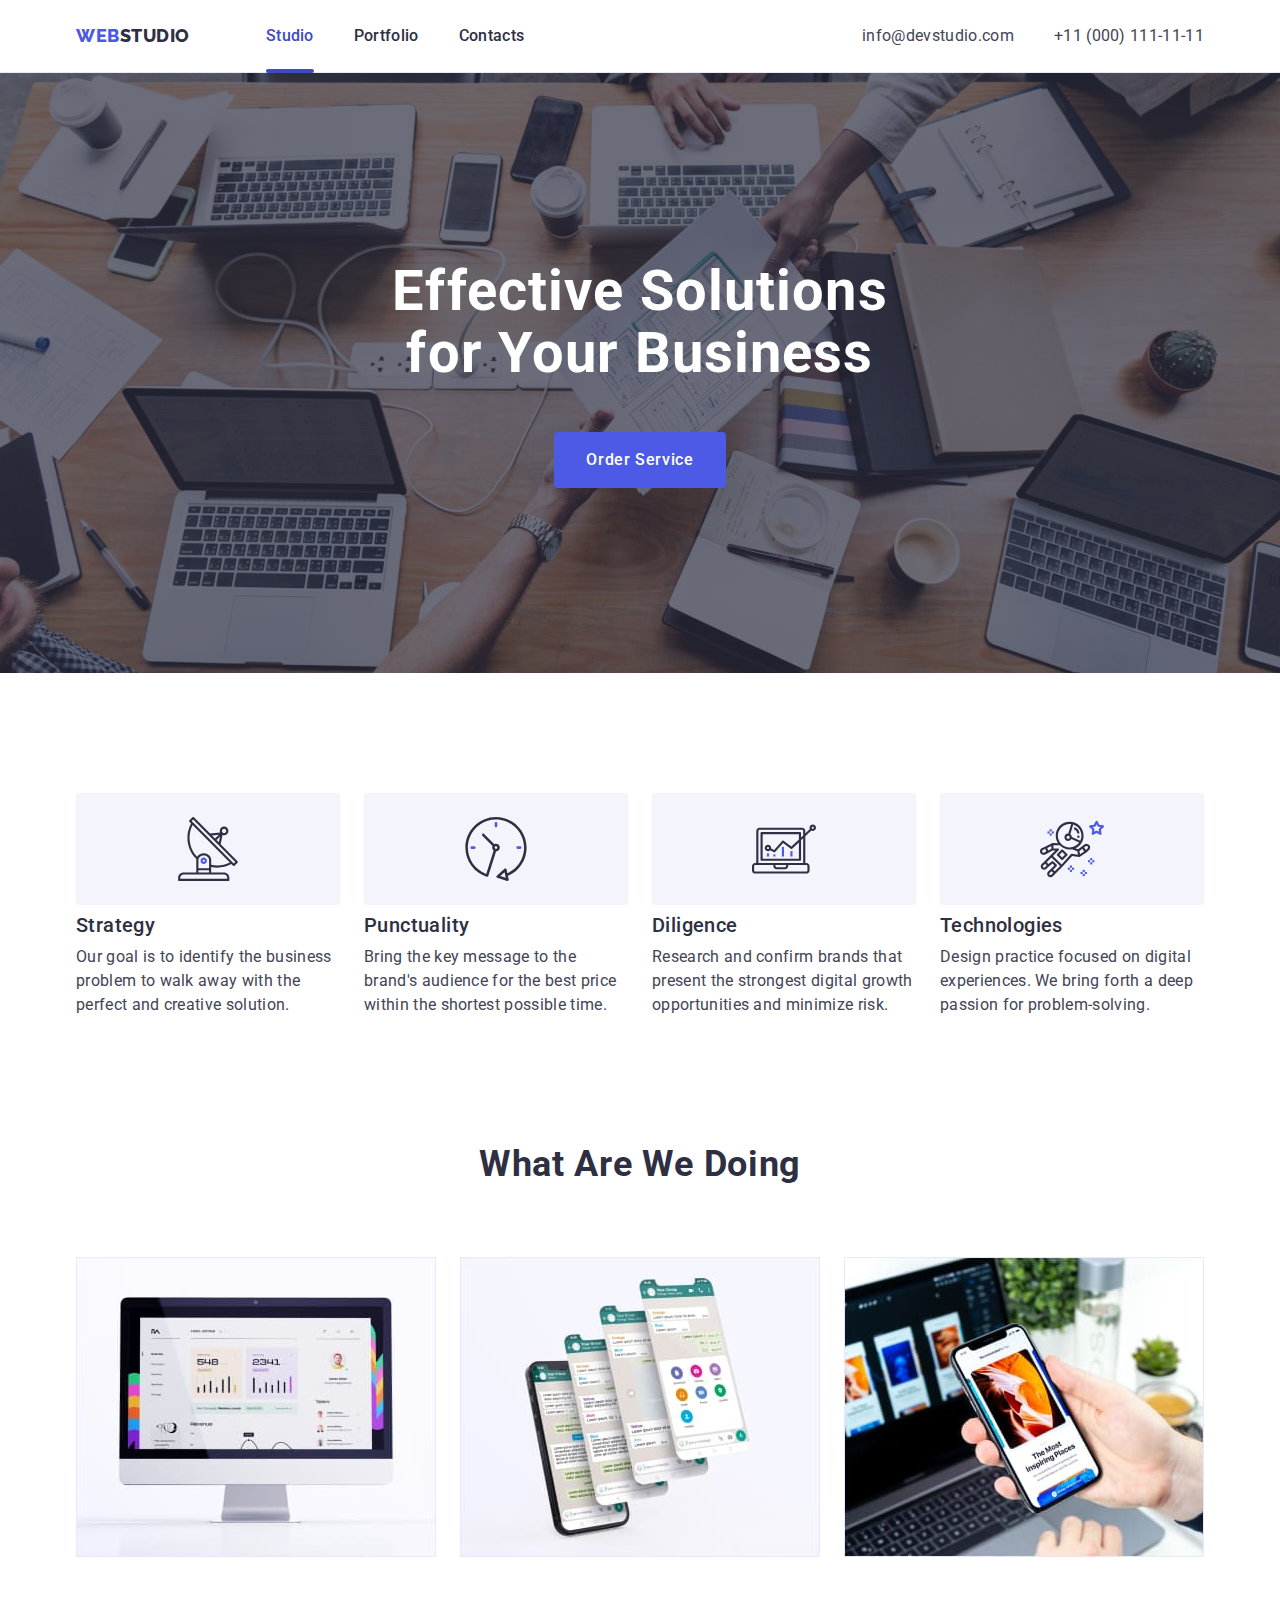
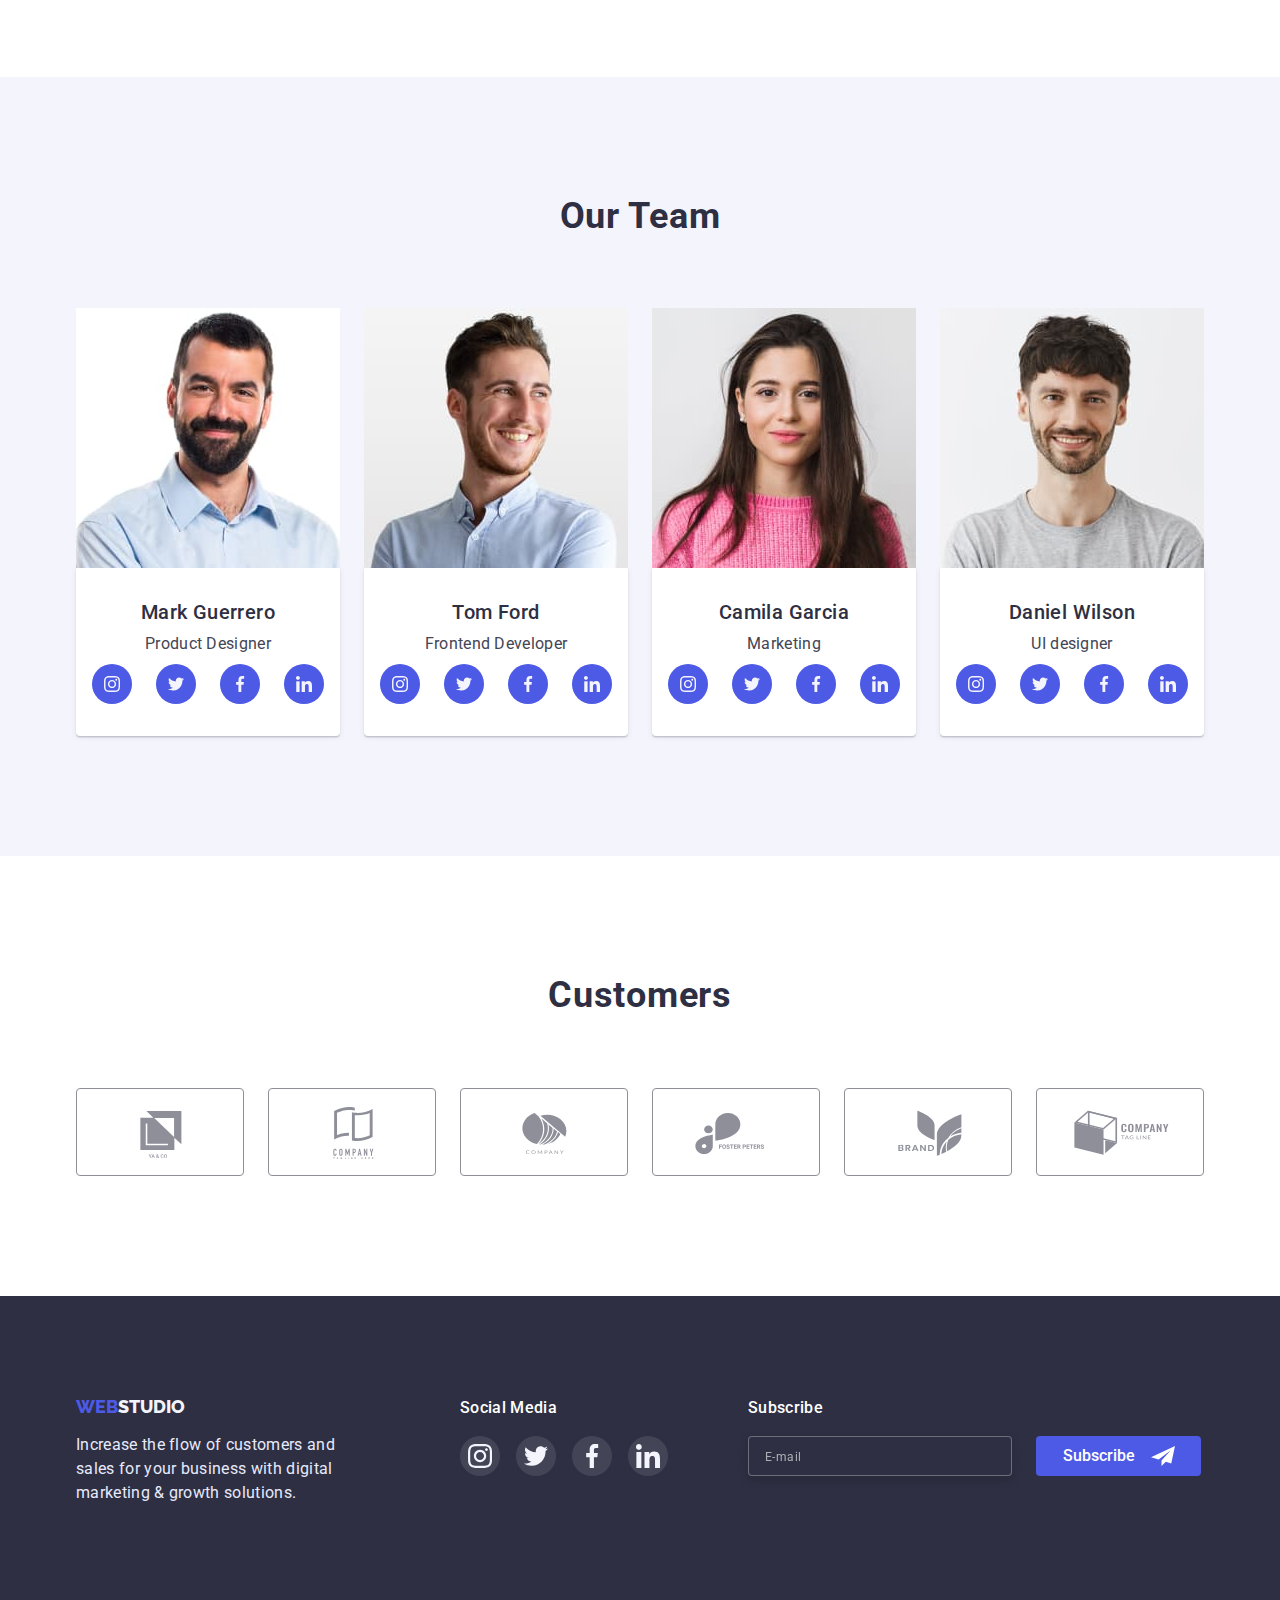
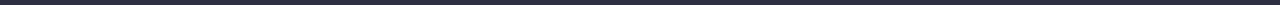
==== index.html @ 7d9cda01 "Initial commit" ====
<!DOCTYPE html>
<html lang="en">
  <head>
    <meta charset="UTF-8" />
    <meta http-equiv="X-UA-Compatible" content="IE=edge" />
    <meta name="viewport" content="width=device-width, initial-scale=1.0" />
    <title>WebStudio</title>
    <link rel="preconnect" href="https://fonts.googleapis.com" />
    <link rel="preconnect" href="https://fonts.gstatic.com" crossorigin />
    <link
      href="https://fonts.googleapis.com/css2?family=Raleway:wght@800&family=Roboto:wght@400;500;700&display=swap"
      rel="stylesheet"
    />
    <link
      rel="stylesheet"
      href="https://cdn.jsdelivr.net/npm/modern-normalize@1.1.0/modern-normalize.min.css"
    />

    <!-- Стили -->
    <link rel="stylesheet" href="./css/main.min.css" />
    <!-- <link rel="stylesheet" href="./css/styles.css" /> -->
  </head>
  <body>
    <!-- Шапка сайта -->
    <header class="page-header">
      <div class="container page-header-container">
        <nav class="page-nav">
          <a class="logo link" href="./index.html"
            ><span class="logo-spn">WEB</span>STUDIO</a
          >
          <ul class="menu list">
            <li class="menu-item">
              <a class="menu-link current link" href="./index.html">Studio</a>
            </li>
            <li class="menu-item">
              <a class="menu-link link" href="./portfolio.html">Portfolio</a>
            </li>
            <li class="menu-item">
              <a class="menu-link link" href="./index.html">Contacts</a>
            </li>
          </ul>
        </nav>
        <address class="main-address">
          <ul class="address-menu list">
            <li class="mail">
              <a class="contact-link link" href="mailto:info@devstudio.com"
                >info@devstudio.com</a
              >
            </li>
            <li>
              <a class="contact-link phone link" href="tel:+110001111111"
                >+11 (000) 111-11-11</a
              >
            </li>
          </ul>
        </address>
      </div>
    </header>
    <main>
      <!-- Герой -->
      <section class="hero section hero-background">
        <div class="container">
          <h1 class="hero-title">Effective Solutions for Your Business</h1>
          <button class="modal-btn" type="button" data-modal-open>
            Order Service
          </button>
        </div>
      </section>
      <!-- Преимущества -->
      <section class="benefits section">
        <!-- <h2>Benefits</h2> -->
        <div class="container">
          <ul class="menu-benefits list">
            <li class="menu-item-benefits">
              <div class="benefits-div-list">
                <svg class="benefits-icon" width="64" height="64">
                  <use href="./images/sprite.svg#icon-antenna-1"></use>
                </svg>
              </div>
              <h3 class="section-subtitle">Strategy</h3>
              <p class="section-description">
                Our goal is to identify the business problem to walk away with
                the perfect and creative solution.
              </p>
            </li>
            <li class="menu-item-benefits">
              <div class="benefits-div-list">
                <svg class="benefits-icon" width="64" height="64">
                  <use href="./images/sprite.svg#icon-clock-1"></use>
                </svg>
              </div>
              <h3 class="section-subtitle">Punctuality</h3>
              <p class="section-description">
                Bring the key message to the brand's audience for the best price
                within the shortest possible time.
              </p>
            </li>
            <li class="menu-item-benefits">
              <div class="benefits-div-list">
                <svg class="benefits-icon" width="64" height="64">
                  <use href="./images/sprite.svg#icon-diagram-1"></use>
                </svg>
              </div>
              <h3 class="section-subtitle">Diligence</h3>
              <p class="section-description">
                Research and confirm brands that present the strongest digital
                growth opportunities and minimize risk.
              </p>
            </li>
            <li class="menu-item-benefits">
              <div class="benefits-div-list">
                <svg class="benefits-icon" width="64" height="64">
                  <use href="./images/sprite.svg#icon-astronaut-1"></use>
                </svg>
              </div>
              <h3 class="section-subtitle">Technologies</h3>
              <p class="section-description">
                Design practice focused on digital experiences. We bring forth a
                deep passion for problem-solving.
              </p>
            </li>
          </ul>
        </div>
      </section>
      <!-- Примеры работ -->
      <section class="example section">
        <div class="container">
          <h2 class="section-title">What are we doing</h2>
          <ul class="menu-example list">
            <li class="menu-item-img">
              <img
                src="./images/example-1.jpg"
                alt="computer screen"
                width="360"
              />
            </li>
            <li class="menu-item-img">
              <img
                src="./images/example-2.jpg"
                alt="smartphone screens"
                width="360"
              />
            </li>
            <li class="menu-item-img">
              <img
                src="./images/example-3.jpg"
                alt="computer and smartphone screens"
                width="360"
              />
            </li>
          </ul>
        </div>
      </section>
      <!-- Команда -->
      <section class="team section">
        <div class="container">
          <h2 class="section-title">Our Team</h2>
          <ul class="menu-team list">
            <li class="menu-item-team">
              <img src="./images/team-1.jpg" alt="Team member" width="264" />
              <div class="team-card-content-wrapper">
                <h3 class="section-subtitle">Mark Guerrero</h3>
                <p class="section-description">Product Designer</p>
                <ul class="social-list list">
                  <li class="social-list-item">
                    <a href="" class="social-list-link">
                      <svg class="social-list-icon">
                        <use href="./images/sprite.svg#icon-instagram-2"></use>
                      </svg>
                    </a>
                  </li>
                  <li class="social-list-item">
                    <a href="" class="social-list-link">
                      <svg class="social-list-icon">
                        <use href="./images/sprite.svg#icon-twitter-1"></use>
                      </svg>
                    </a>
                  </li>
                  <li class="social-list-item">
                    <a href="" class="social-list-link">
                      <svg class="social-list-icon">
                        <use href="./images/sprite.svg#icon-facebook-1"></use>
                      </svg>
                    </a>
                  </li>
                  <li class="social-list-item">
                    <a href="" class="social-list-link">
                      <svg class="social-list-icon">
                        <use href="./images/sprite.svg#icon-linkedin-1"></use>
                      </svg>
                    </a>
                  </li>
                </ul>
              </div>
            </li>
            <li class="menu-item-team">
              <img src="./images/team-2.jpg" alt="Team member" width="264" />
              <div class="team-card-content-wrapper">
                <h3 class="section-subtitle">Tom Ford</h3>
                <p class="section-description">Frontend Developer</p>
                <ul class="social-list list">
                  <li class="social-list-item">
                    <a href="" class="social-list-link">
                      <svg class="social-list-icon">
                        <use href="./images/sprite.svg#icon-instagram-2"></use>
                      </svg>
                    </a>
                  </li>
                  <li class="social-list-item">
                    <a href="" class="social-list-link">
                      <svg class="social-list-icon">
                        <use href="./images/sprite.svg#icon-twitter-1"></use>
                      </svg>
                    </a>
                  </li>
                  <li class="social-list-item">
                    <a href="" class="social-list-link">
                      <svg class="social-list-icon">
                        <use href="./images/sprite.svg#icon-facebook-1"></use>
                      </svg>
                    </a>
                  </li>
                  <li class="social-list-item">
                    <a href="" class="social-list-link">
                      <svg class="social-list-icon">
                        <use href="./images/sprite.svg#icon-linkedin-1"></use>
                      </svg>
                    </a>
                  </li>
                </ul>
              </div>
            </li>
            <li class="menu-item-team">
              <img src="./images/team-3.jpg" alt="Team member" width="264" />
              <div class="team-card-content-wrapper">
                <h3 class="section-subtitle">Camila Garcia</h3>
                <p class="section-description">Marketing</p>
                <ul class="social-list list">
                  <li class="social-list-item">
                    <a href="" class="social-list-link">
                      <svg class="social-list-icon">
                        <use href="./images/sprite.svg#icon-instagram-2"></use>
                      </svg>
                    </a>
                  </li>
                  <li class="social-list-item">
                    <a href="" class="social-list-link">
                      <svg class="social-list-icon">
                        <use href="./images/sprite.svg#icon-twitter-1"></use>
                      </svg>
                    </a>
                  </li>
                  <li class="social-list-item">
                    <a href="" class="social-list-link">
                      <svg class="social-list-icon">
                        <use href="./images/sprite.svg#icon-facebook-1"></use>
                      </svg>
                    </a>
                  </li>
                  <li class="social-list-item">
                    <a href="" class="social-list-link">
                      <svg class="social-list-icon">
                        <use href="./images/sprite.svg#icon-linkedin-1"></use>
                      </svg>
                    </a>
                  </li>
                </ul>
              </div>
            </li>
            <li class="menu-item-team">
              <img src="./images/team-4.jpg" alt="Team member" width="264" />
              <div class="team-card-content-wrapper">
                <h3 class="section-subtitle">Daniel Wilson</h3>
                <p class="section-description">UI designer</p>
                <ul class="social-list list">
                  <li class="social-list-item">
                    <a href="" class="social-list-link">
                      <svg class="social-list-icon">
                        <use href="./images/sprite.svg#icon-instagram-2"></use>
                      </svg>
                    </a>
                  </li>
                  <li class="social-list-item">
                    <a href="" class="social-list-link">
                      <svg class="social-list-icon">
                        <use href="./images/sprite.svg#icon-twitter-1"></use>
                      </svg>
                    </a>
                  </li>
                  <li class="social-list-item">
                    <a href="" class="social-list-link">
                      <svg class="social-list-icon">
                        <use href="./images/sprite.svg#icon-facebook-1"></use>
                      </svg>
                    </a>
                  </li>
                  <li class="social-list-item">
                    <a href="" class="social-list-link">
                      <svg class="social-list-icon">
                        <use href="./images/sprite.svg#icon-linkedin-1"></use>
                      </svg>
                    </a>
                  </li>
                </ul>
              </div>
            </li>
          </ul>
        </div>
      </section>
      <!-- Сustomers -->
      <section class="section">
        <div class="container">
          <h2 class="section-title">Customers</h2>
          <ul class="customers-list list">
            <li class="customers-list-item">
              <a href="#" class="customers-list-link">
                <svg class="customer-list-icon" width="104" height="56">
                  <use href="./images/sprite.svg#icon-Logo"></use>
                </svg>
              </a>
            </li>
            <li class="customers-list-item">
              <a href="#" class="customers-list-link">
                <svg class="customer-list-icon" width="104" height="56">
                  <use href="./images/sprite.svg#icon-Logo-1"></use>
                </svg>
              </a>
            </li>
            <li class="customers-list-item">
              <a href="#" class="customers-list-link">
                <svg class="customer-list-icon" width="104" height="56">
                  <use href="./images/sprite.svg#icon-Logo-2"></use>
                </svg>
              </a>
            </li>
            <li class="customers-list-item">
              <a href="#" class="customers-list-link">
                <svg class="customer-list-icon" width="104" height="56">
                  <use href="./images/sprite.svg#icon-Logo-3"></use>
                </svg>
              </a>
            </li>
            <li class="customers-list-item">
              <a href="#" class="customers-list-link">
                <svg class="customer-list-icon" width="104" height="56">
                  <use href="./images/sprite.svg#icon-Logo-4"></use>
                </svg>
              </a>
            </li>
            <li class="customers-list-item">
              <a href="#" class="customers-list-link">
                <svg class="customer-list-icon" width="104" height="56">
                  <use href="./images/sprite.svg#icon-Logo-5"></use>
                </svg>
              </a>
            </li>
          </ul>
        </div>
      </section>
    </main>
    <!-- Футер -->
    <footer class="footer">
      <div class="footer-main-div container">
        <div class="footer-left-div">
          <a class="logo-footer link" href="./index.html"
            ><span class="logo-spn-footer">WEB</span>STUDIO</a
          >
          <p class="footer-description">
            Increase the flow of customers and sales for your business with
            digital marketing & growth solutions.
          </p>
        </div>

        <div class="footer-right-div">
          <p class="footer-social-description">Social Media</p>
          <ul class="footer-social-list list">
            <li class="footer-social-list-item">
              <a href="" class="footer-social-list-link">
                <svg class="footer-social-list-icon">
                  <use href="./images/sprite.svg#icon-instagram-2"></use>
                </svg>
              </a>
            </li>
            <li class="footer-social-list-item">
              <a href="" class="footer-social-list-link">
                <svg class="footer-social-list-icon">
                  <use href="./images/sprite.svg#icon-twitter-1"></use>
                </svg>
              </a>
            </li>
            <li class="footer-social-list-item">
              <a href="" class="footer-social-list-link">
                <svg class="footer-social-list-icon">
                  <use href="./images/sprite.svg#icon-facebook-1"></use>
                </svg>
              </a>
            </li>
            <li class="footer-social-list-item">
              <a href="" class="footer-social-list-link">
                <svg class="footer-social-list-icon">
                  <use href="./images/sprite.svg#icon-linkedin-1"></use>
                </svg>
              </a>
            </li>
          </ul>
        </div>

        <div class="footer-modal">
          <p class="footer-modal-p">Subscribe</p>
          <form class="footer-modal-form">
            <input
              type="email"
              name="user-email"
              class="footer-modal-form-input"
              placeholder="E-mail"
            />
            <button type="submit" class="footer-modal-form-submit">
              Subscribe
              <svg class="footer-form-icon" width="24" height="24">
                <use xlink:href="./images/sprite.svg#icon-telega-footer"></use>
              </svg>
            </button>
          </form>
        </div>
      </div>
    </footer>

    <!-- Модалка -->
    <div class="backdrop is-hidden" data-modal>
      <div class="modal">
        <button type="button" class="modal-close-btn" data-modal-close>
          <svg
            class="icon-close-modal-btn"
            data-modal-close
            width="8"
            height="8"
          >
            <use xlink:href="./images/sprite.svg#icon-close-modal-btn"></use>
          </svg>
        </button>

        <form class="modal-form">
          <p class="modal-p">Leave your contacts and we will call you back</p>
          <label class="modal-form-field">
            <span class="modal-form-input-desc"> Name </span>
            <span class="modal-form-input-wrapper">
              <input type="text" name="user_name" class="modal-form-input" />
              <svg class="modal-form-input-icon">
                <use href="./images/sprite.svg#icon-person-form"></use>
              </svg>
            </span>
          </label>
          <label class="modal-form-field">
            <span class="modal-form-input-desc"> Phone </span>
            <span class="modal-form-input-wrapper">
              <input type="tel" name="user_phone" class="modal-form-input" />
              <svg class="modal-form-input-icon">
                <use href="./images/sprite.svg#icon-phone-form"></use>
              </svg>
            </span>
          </label>
          <label class="modal-form-field">
            <span class="modal-form-input-desc"> Email </span>
            <span class="modal-form-input-wrapper">
              <input type="email" class="modal-form-input" />
              <svg class="modal-form-input-icon">
                <use href="./images/sprite.svg#icon-email-form"></use>
              </svg>
            </span>
          </label>
          <label class="modal-form-field-comment">
            <span class="modal-form-input-desc"> Comment </span>
            <textarea
              name="user_comment"
              class="modal-form-comment"
              placeholder="Text input"
            ></textarea>
          </label>
          <input
            id="user-policy"
            type="checkbox"
            name="user_policy"
            class="modal-form-chek visually-hiden"
          />
          <label for="user-policy" class="modal-form-chek-desc"
            >I accept the terms and conditions of the&nbsp;
            <a class="modal-form-privacy-policy" href="">Privacy Policy</a>
          </label>
          <button type="submit" class="modal-form-submit">Send</button>
        </form>
      </div>
    </div>
    <script src="./js/modal.js"></script>
  </body>
</html>
---- css/main.min.css ----
:root{--accent-color: #404bbf;--primary-color: #434455;--primary-brand: #4d5ae5;--secondary-color: #2e2f42;--basic-white-color: #ffffff;--250ms-animation: 250ms cubic-bezier(0.4, 0, 0.2, 1)}.visually-hiden{position:absolute;width:1px;height:1px;margin:-1px;padding:0;overflow:hidden;border:0;clip:rect(0 0 0 0)}body{font-family:"Roboto",sans-serif;color:var(--primary-color);background-color:var(--basic-white-color);font-size:16px}h1,h2,h3,h4,p{margin-top:0;margin-bottom:0}ul,ol{margin-top:0;margin-bottom:0;padding-left:0}img{display:block}.list{list-style:none}.link{text-decoration:none}.section{padding-top:120px;padding-bottom:120px}.container{width:1158px;margin-right:auto;margin-left:auto;padding-left:15px;padding-right:15px}.section-title{font-size:36px;line-height:1.1;text-align:center;letter-spacing:.02em;text-transform:capitalize;margin-bottom:72px;color:var(--secondary-color)}.section-subtitle{font-weight:500;font-size:20px;line-height:1.2;letter-spacing:.02em;margin-bottom:8px;color:var(--secondary-color)}.section-description{line-height:1.5;letter-spacing:.02em;margin-bottom:8px;color:var(--primary-color)}.modal-btn{margin-top:48px;margin-right:auto;margin-left:auto;padding-top:16px;padding-bottom:16px;padding-left:32px;padding-right:32px;border-radius:4px;border:none;font-weight:500;font-size:16px;line-height:1.5;display:-webkit-box;display:-ms-flexbox;display:flex;-webkit-box-align:center;-ms-flex-align:center;align-items:center;letter-spacing:.04em;cursor:pointer;color:var(--basic-white-color);background-color:var(--primary-brand);-webkit-transition:background-color var(--250ms-animation);transition:background-color var(--250ms-animation)}.modal-btn:hover,.modal-btn:focus{background-color:var(--accent-color)}.modal-close-btn{display:-webkit-box;display:-ms-flexbox;display:flex;-webkit-box-pack:center;-ms-flex-pack:center;justify-content:center;-webkit-box-align:center;-ms-flex-align:center;align-items:center;width:24px;height:24px;position:absolute;top:24px;right:24px;border-radius:50%;cursor:pointer;background:#e7e9fc;fill:#000;border:1px solid rgba(0,0,0,.1);-webkit-filter:drop-shadow(0px 4px 4px rgba(0, 0, 0, 0.25));filter:drop-shadow(0px 4px 4px rgba(0, 0, 0, 0.25));-webkit-transition:color var(--250ms-animation);transition:color var(--250ms-animation)}.icon-close-modal-btn:hover,.icon-close-modal-btn:focus,.modal-close-btn:hover,.modal-close-btn:focus{background:var(--accent-color);fill:#fff}.modal-form-submit{display:-webkit-box;display:-ms-flexbox;display:flex;-webkit-box-pack:center;-ms-flex-pack:center;justify-content:center;width:169px;margin-right:auto;margin-left:auto;padding-top:16px;padding-bottom:16px;padding-left:32px;padding-right:32px;border-radius:4px;border:none;font-weight:500;font-size:16px;line-height:1.5;display:flex;-webkit-box-align:center;-ms-flex-align:center;align-items:center;letter-spacing:.04em;cursor:pointer;color:#fff;background-color:var(--primary-brand);-webkit-transition:background-color var(--250ms-animation);transition:background-color var(--250ms-animation)}.modal-form-submit:hover,.modal-form-submit:focus{background-color:var(--accent-color)}.footer-modal-form-submit{display:-webkit-box;display:-ms-flexbox;display:flex;-webkit-box-pack:center;-ms-flex-pack:center;justify-content:center;-webkit-box-align:center;-ms-flex-align:center;align-items:center;width:165px;height:40px;margin-left:24px;background:var(--primary-brand);border-radius:4px;border:none;cursor:pointer;font-weight:500;font-size:16px;line-height:2;color:#fff}.footer-modal-form-submit{display:-webkit-box;display:-ms-flexbox;display:flex;-webkit-box-pack:center;-ms-flex-pack:center;justify-content:center;-webkit-box-align:center;-ms-flex-align:center;align-items:center;width:165px;height:40px;margin-left:24px;background:var(--primary-brand);border-radius:4px;border:none;cursor:pointer;font-weight:500;font-size:16px;line-height:2;color:#fff}.menu-portfolio-button{display:-webkit-box;display:-ms-flexbox;display:flex;-webkit-box-pack:center;-ms-flex-pack:center;justify-content:center;-webkit-column-gap:24px;-moz-column-gap:24px;column-gap:24px}.menu-btn{border:none;border-radius:4px;padding:12px 24px;font-weight:500;font-size:16px;line-height:1.5;display:-webkit-box;display:-ms-flexbox;display:flex;-webkit-box-align:center;-ms-flex-align:center;align-items:center;text-align:center;letter-spacing:.04em;cursor:pointer;color:var(--primary-brand);-webkit-transition:color var(--250ms-animation),background-color var(--250ms-animation),-webkit-box-shadow var(--250ms-animation);transition:color var(--250ms-animation),background-color var(--250ms-animation),-webkit-box-shadow var(--250ms-animation);transition:color var(--250ms-animation),background-color var(--250ms-animation),box-shadow var(--250ms-animation);transition:color var(--250ms-animation),background-color var(--250ms-animation),box-shadow var(--250ms-animation),-webkit-box-shadow var(--250ms-animation)}.menu-btn:hover,.menu-btn:focus{background-color:var(--accent-color);color:#fff;-webkit-box-shadow:0px 3px 1px rgba(0,0,0,.1),0px 2px 1px rgba(0,0,0,.08),0px 2px 2px rgba(0,0,0,.12);box-shadow:0px 3px 1px rgba(0,0,0,.1),0px 2px 1px rgba(0,0,0,.08),0px 2px 2px rgba(0,0,0,.12)}.page-header{padding-top:24px;padding-bottom:24px;border-bottom:1px solid #e7e9fc}.page-header-container{display:-webkit-box;display:-ms-flexbox;display:flex;-webkit-box-align:center;-ms-flex-align:center;align-items:center;-webkit-box-pack:justify;-ms-flex-pack:justify;justify-content:space-between}.page-nav{display:-webkit-box;display:-ms-flexbox;display:flex;-webkit-box-align:center;-ms-flex-align:center;align-items:center}.menu{display:-webkit-box;display:-ms-flexbox;display:flex;-webkit-box-align:center;-ms-flex-align:center;align-items:center}.main-address{display:-webkit-box;display:-ms-flexbox;display:flex;-webkit-box-align:center;-ms-flex-align:center;align-items:center}.address-menu{display:-webkit-box;display:-ms-flexbox;display:flex;-webkit-box-align:center;-ms-flex-align:center;align-items:center}.menu-item{position:relative}.menu-item:not(:last-child){margin-right:40px}.menu-link{font-weight:500;line-height:1.5;letter-spacing:.02em;color:var(--secondary-color);-webkit-transition:color var(--250ms-animation);transition:color var(--250ms-animation)}.menu-link:hover,.menu-link:focus{color:var(--accent-color)}.current::after{position:absolute;left:0;top:45px;content:"";display:block;width:100%;height:4px;border-radius:2px;background-color:var(--accent-color);-webkit-transition:opacity var(--250ms-animation);transition:opacity var(--250ms-animation);opacity:1}.current{color:var(--accent-color)}.contact-link{font-style:normal;line-height:1.5;letter-spacing:.02em;color:var(--primary-color);-webkit-transition:color var(--250ms-animation);transition:color var(--250ms-animation)}.contact-link:hover,.contact-link:focus{color:var(--accent-color)}.mail{margin-left:auto;margin-right:40px}.logo-spn{color:var(--primary-brand)}.logo{font-family:"Raleway",sans-serif;font-weight:800;font-size:18px;line-height:1.33;letter-spacing:.03em;color:var(--secondary-color);margin-right:76px}.logo-footer{font-family:"Raleway",sans-serif;font-weight:800;font-size:18px;line-height:1.2;color:#f4f4fd}.logo-spn-footer{color:var(--primary-brand)}.hero{background-color:var(--secondary-color);padding-top:188px;padding-bottom:188px}.hero-background{max-width:1440px;height:600px;margin-right:auto;margin-left:auto;background-image:-webkit-gradient(linear, left top, right top, from(rgba(46, 47, 66, 0.7)), to(rgba(46, 47, 66, 0.7))),url("../images/people-office-hero.jpg");background-image:linear-gradient(to right, rgba(46, 47, 66, 0.7), rgba(46, 47, 66, 0.7)),url("../images/people-office-hero.jpg");background-repeat:no-repeat;background-position:center;background-size:cover}.hero-title{max-width:500px;margin-right:auto;margin-left:auto;font-weight:700;font-size:56px;line-height:1.1;text-align:center;letter-spacing:.02em;color:var(--basic-white-color)}.benefits{padding-bottom:0}.menu-benefits{display:-webkit-box;display:-ms-flexbox;display:flex;gap:24px}.menu-item-benefits{-ms-flex-preferred-size:calc((100% - 72px)/4);flex-basis:calc((100% - 72px)/4)}.benefits-div-list{display:-webkit-box;display:-ms-flexbox;display:flex;-webkit-box-pack:center;-ms-flex-pack:center;justify-content:center;-webkit-box-align:center;-ms-flex-align:center;align-items:center;width:264px;height:112px;background:#f4f4fd;border-radius:4px;margin-bottom:8px}.menu-example{display:-webkit-box;display:-ms-flexbox;display:flex;gap:24px}.menu-item-img{-ms-flex-preferred-size:calc((100% - 48px)/3);flex-basis:calc((100% - 48px)/3)}.team{background-color:#f4f4fd}.menu-team{display:-webkit-box;display:-ms-flexbox;display:flex;-ms-flex-wrap:wrap;flex-wrap:wrap;gap:24px}.menu-item-team{-ms-flex-preferred-size:calc((100% - 72px)/4);flex-basis:calc((100% - 72px)/4)}.team-card-content-wrapper{text-align:center;background:#fff;-webkit-box-shadow:0px 1px 6px rgba(46,47,66,.08),0px 1px 1px rgba(46,47,66,.16),0px 2px 1px rgba(46,47,66,.08);box-shadow:0px 1px 6px rgba(46,47,66,.08),0px 1px 1px rgba(46,47,66,.16),0px 2px 1px rgba(46,47,66,.08);border-radius:0px 0px 4px 4px;padding-top:32px;padding-bottom:32px}.social-list{display:-webkit-box;display:-ms-flexbox;display:flex;-webkit-box-pack:center;-ms-flex-pack:center;justify-content:center;gap:24px}.social-list-link{display:-webkit-box;display:-ms-flexbox;display:flex;-webkit-box-pack:center;-ms-flex-pack:center;justify-content:center;-webkit-box-align:center;-ms-flex-align:center;align-items:center;width:40px;height:40px;border-radius:50%;background-color:var(--primary-brand);-webkit-transition:background-color var(--250ms-animation);transition:background-color var(--250ms-animation)}.social-list-link:hover,.social-list-link:focus{background-color:var(--accent-color)}.social-list-icon{width:16px;height:16px}.customers-list{display:-webkit-box;display:-ms-flexbox;display:flex;-webkit-box-pack:center;-ms-flex-pack:center;justify-content:center;gap:24px}.customers-list-link{display:-webkit-box;display:-ms-flexbox;display:flex;-webkit-box-pack:center;-ms-flex-pack:center;justify-content:center;-webkit-box-align:center;-ms-flex-align:center;align-items:center;width:168px;height:88px;border:1px solid #8e8f99;border-radius:4px;fill:#8e8f99;-webkit-transition:border var(--250ms-animation),fill var(--250ms-animation);transition:border var(--250ms-animation),fill var(--250ms-animation)}.customers-list-link:hover,.customers-list-link:focus{fill:#404bbf;border:1px solid #404bbf}.footer{background-color:var(--secondary-color);padding-top:100px;padding-bottom:100px}.footer-description{margin-top:16px;width:264px;line-height:1.5;letter-spacing:.02em;color:#e7e9fc}.footer-social-description{font-weight:500;line-height:1.5;letter-spacing:.02em;color:#fff}.footer-main-div{display:-webkit-box;display:-ms-flexbox;display:flex}.footer-right-div{width:208px;margin-left:120px}.footer-social-description{margin-bottom:16px}.footer-social-list{display:-webkit-box;display:-ms-flexbox;display:flex;-webkit-box-pack:center;-ms-flex-pack:center;justify-content:center;-webkit-box-align:center;-ms-flex-align:center;align-items:center;gap:16px}.footer-social-list-icon{width:24px;height:24px}.footer-social-list-link{display:-webkit-box;display:-ms-flexbox;display:flex;-webkit-box-pack:center;-ms-flex-pack:center;justify-content:center;-webkit-box-align:center;-ms-flex-align:center;align-items:center;width:40px;height:40px;border-radius:50%;background:rgba(255,255,255,.1);-webkit-transition:background var(--250ms-animation);transition:background var(--250ms-animation)}.footer-social-list-link:hover,.footer-social-list-link:focus{background-color:#31d0aa}.footer-modal{margin-left:80px}.footer-modal-form{display:-webkit-box;display:-ms-flexbox;display:flex;-webkit-box-pack:center;-ms-flex-pack:center;justify-content:center;-webkit-box-align:center;-ms-flex-align:center;align-items:center}.footer-modal-p{margin-bottom:16px;font-weight:500;line-height:1.5;letter-spacing:.02em;color:#fff}.footer-modal-form-input{outline:none;min-width:264px;height:40px;padding-left:16px;color:#fff;background-color:var(--secondary-color);border:1px solid rgba(255,255,255,.3);-webkit-filter:drop-shadow(0px 4px 4px rgba(0, 0, 0, 0.15));filter:drop-shadow(0px 4px 4px rgba(0, 0, 0, 0.15));border-radius:4px}.footer-modal-form-input::-webkit-input-placeholder{font-weight:400;font-size:12px;line-height:2px;letter-spacing:.04em;color:rgba(255,255,255,.6)}.footer-modal-form-input::-moz-placeholder{font-weight:400;font-size:12px;line-height:2px;letter-spacing:.04em;color:rgba(255,255,255,.6)}.footer-modal-form-input:-ms-input-placeholder{font-weight:400;font-size:12px;line-height:2px;letter-spacing:.04em;color:rgba(255,255,255,.6)}.footer-modal-form-input::-ms-input-placeholder{font-weight:400;font-size:12px;line-height:2px;letter-spacing:.04em;color:rgba(255,255,255,.6)}.footer-modal-form-input::placeholder{font-weight:400;font-size:12px;line-height:2px;letter-spacing:.04em;color:rgba(255,255,255,.6)}.footer-form-icon{display:-webkit-box;display:-ms-flexbox;display:flex;margin-left:16px}.backdrop{position:fixed;z-index:100;top:0;left:0;width:100%;height:100%;background-color:rgba(46,47,66,.4);-webkit-transition:visibility var(--250ms-animation),opacity var(--250ms-animation);transition:visibility var(--250ms-animation),opacity var(--250ms-animation)}.backdrop.is-hidden{opacity:0;visibility:hidden;pointer-events:none}.modal{position:absolute;top:50%;left:50%;-webkit-transform:translate(-50%, -50%);transform:translate(-50%, -50%);width:408px;min-height:584px;background:#fcfcfc;-webkit-box-shadow:0px 1px 1px rgba(0,0,0,.14),0px 1px 3px rgba(0,0,0,.12),0px 2px 1px rgba(0,0,0,.2);box-shadow:0px 1px 1px rgba(0,0,0,.14),0px 1px 3px rgba(0,0,0,.12),0px 2px 1px rgba(0,0,0,.2);border-radius:4px;padding-top:72px;padding-left:24px;padding-right:24px;padding-bottom:24px}.modal-form{display:-webkit-box;display:-ms-flexbox;display:flex;-webkit-box-orient:vertical;-webkit-box-direction:normal;-ms-flex-direction:column;flex-direction:column}.modal-form-field{margin-bottom:8px}.modal-form-field-comment{margin-bottom:16px}.modal-p{display:block;margin-bottom:14px;font-weight:500;line-height:1.5;letter-spacing:.02em;color:var(--secondary-color)}.modal-form-input-desc{display:block;font-style:normal;font-weight:400;font-size:12px;line-height:1.33;letter-spacing:.04em;margin-bottom:4px;color:#8e8f99}.modal-form-input{width:100%;height:40px;border:1px solid rgba(33,33,33,.2);border-radius:4px;padding-left:38px;color:var(--primary-color);-webkit-transition:border-color var(--250ms-animation);transition:border-color var(--250ms-animation)}.modal-form-input:focus{border-color:var(--primary-brand);outline:none}.modal-form-input-wrapper{display:block;position:relative}.modal-form-input-icon{position:absolute;top:50%;left:19px;-webkit-transform:translateY(-50%);transform:translateY(-50%);display:block;width:18px;height:18px;-webkit-transition:fill var(--250ms-animation);transition:fill var(--250ms-animation)}.modal-form-input:focus+.modal-form-input-icon{fill:var(--primary-brand)}.modal-form-comment{display:block;resize:none;width:100%;height:120px;padding:8px 16px;border:1px solid rgba(33,33,33,.2);border-radius:4px;-webkit-transition:border-color var(--250ms-animation);transition:border-color var(--250ms-animation)}.modal-form-comment::-webkit-input-placeholder{font-weight:400;font-size:12px;line-height:1.33;letter-spacing:.04em;color:rgba(117,117,117,.5)}.modal-form-comment::-moz-placeholder{font-weight:400;font-size:12px;line-height:1.33;letter-spacing:.04em;color:rgba(117,117,117,.5)}.modal-form-comment:-ms-input-placeholder{font-weight:400;font-size:12px;line-height:1.33;letter-spacing:.04em;color:rgba(117,117,117,.5)}.modal-form-comment::-ms-input-placeholder{font-weight:400;font-size:12px;line-height:1.33;letter-spacing:.04em;color:rgba(117,117,117,.5)}.modal-form-comment::placeholder{font-weight:400;font-size:12px;line-height:1.33;letter-spacing:.04em;color:rgba(117,117,117,.5)}.modal-form-comment:focus{border-color:var(--primary-brand);outline:none}.modal-form-privacy-policy{color:var(--primary-brand)}.modal-form-chek-desc{display:-webkit-box;display:-ms-flexbox;display:flex;-webkit-box-align:center;-ms-flex-align:center;align-items:center;margin-bottom:24px;font-weight:400;font-size:12px;line-height:1.33;letter-spacing:.04em;color:#757575}.modal-form-chek-desc::before{display:block;width:16px;height:16px;border:1.25px solid var(--secondary-color);border-radius:2px;content:"";cursor:pointer;margin-right:8px;-webkit-transition:background-color var(--250ms-animation),background-image var(--250ms-animation);transition:background-color var(--250ms-animation),background-image var(--250ms-animation)}.modal-form-chek:checked+.modal-form-chek-desc::before{background-color:var(--accent-color);background-image:url("../images/galka-form.svg");background-repeat:no-repeat;background-position:50%,50%}.modal-form-chek:focus+.modal-form-chek-desc::before{outline:1px solid var(--primary-brand)}.menu-portfolio{display:-webkit-box;display:-ms-flexbox;display:flex;-ms-flex-wrap:wrap;flex-wrap:wrap;gap:48px 24px;margin-top:72px}.menu-item-portfolio{-ms-flex-preferred-size:calc((100% - 48px)/3);flex-basis:calc((100% - 48px)/3)}.card-portfolio{display:block;-webkit-transition:-webkit-box-shadow var(--250ms-animation);transition:-webkit-box-shadow var(--250ms-animation);transition:box-shadow var(--250ms-animation);transition:box-shadow var(--250ms-animation), -webkit-box-shadow var(--250ms-animation)}.portfolio{padding-top:96px}.overlay{position:absolute;left:0;top:0;width:100%;height:100%;overflow:auto;-webkit-transform:translate(0, 100%);transform:translate(0, 100%);-webkit-transition:-webkit-transform 250ms cubic-bezier(0.4, 0, 0.2, 1);transition:-webkit-transform 250ms cubic-bezier(0.4, 0, 0.2, 1);transition:transform 250ms cubic-bezier(0.4, 0, 0.2, 1);transition:transform 250ms cubic-bezier(0.4, 0, 0.2, 1), -webkit-transform 250ms cubic-bezier(0.4, 0, 0.2, 1);line-height:1.5;letter-spacing:.02em;margin-bottom:8px;color:#f4f4fd;background-color:var(--primary-brand);padding-top:40px;padding-left:32px;padding-bottom:164px;padding-right:32px}.menu-item-portfolio:hover .overlay{-webkit-transform:translate(0, 0);transform:translate(0, 0)}.portfolio-img-content-wrapper{position:relative;overflow:hidden}.portfolio-card-content-wrapper{background:#fff;border:1px solid #e7e9fc;padding-top:32px;padding-bottom:32px;padding-left:16px}.menu-portfolio .card-portfolio:hover,.menu-portfolio .card-portfolio:focus{-webkit-box-shadow:0px 1px 6px rgba(46,47,66,.08),0px 1px 1px rgba(46,47,66,.16),0px 2px 1px rgba(46,47,66,.08);box-shadow:0px 1px 6px rgba(46,47,66,.08),0px 1px 1px rgba(46,47,66,.16),0px 2px 1px rgba(46,47,66,.08)}.menu-portfolio .card-portfolio:hover .portfolio-card-content-wrapper,.menu-portfolio .card-portfolio:focus .portfolio-card-content-wrapper{border:.5px solid #f4f4fd}/*# sourceMappingURL=main.min.css.map */
---- css/styles.css ----
:root {
  --accent-color: #404bbf;
  --primary-color: #434455;
  --primary-brand: #4d5ae5;
  --secondary-color: #2e2f42;
  --basic-white-color: #ffffff;
  --250ms-animation: 250ms cubic-bezier(0.4, 0, 0.2, 1);
}

h1,
h2,
h3,
h4,
p {
  margin-top: 0;
  margin-bottom: 0;
}

ul,
ol {
  margin-top: 0;
  margin-bottom: 0;
  padding-left: 0;
}

img {
  display: block;
}

.list {
  list-style: none;
}

.link {
  text-decoration: none;
}

.visually-hiden {
  position: absolute;
  width: 1px;
  height: 1px;
  margin: -1px;
  padding: 0;
  overflow: hidden;
  border: 0;
  clip: rect(0 0 0 0);
}

.container {
  width: 1158px;
  margin-right: auto;
  margin-left: auto;
  padding-left: 15px;
  padding-right: 15px;
}

.section {
  padding-top: 120px;
  padding-bottom: 120px;
}

/* ============= КОМПОНЕНТЫ ============*/

.section-title {
  font-size: 36px;
  line-height: 1.1;
  text-align: center;
  letter-spacing: 0.02em;
  text-transform: capitalize;
  margin-bottom: 72px;

  color: var(--secondary-color);
}

.section-subtitle {
  font-weight: 500;
  font-size: 20px;
  line-height: 1.2;
  letter-spacing: 0.02em;
  margin-bottom: 8px;

  color: var(--secondary-color);
}

.section-description {
  line-height: 1.5;
  letter-spacing: 0.02em;
  margin-bottom: 8px;

  color: var(--primary-color);
}

/* ============= /КОМПОНЕНТЫ ============*/

/* ============= ШАПКА-САЙТА ============*/
.page-header {
  padding-top: 24px;
  padding-bottom: 24px;
  border-bottom: 1px solid#E7E9FC;
}

.page-header-container {
  display: flex;
  align-items: center;
  justify-content: space-between;
}

.page-nav {
  display: flex;
  align-items: center;
}

.menu {
  display: flex;
  align-items: center;
}

.main-address {
  display: flex;
  align-items: center;
}
.address-menu {
  display: flex;
  align-items: center;
}

.logo-spn {
  color: var(--primary-brand);
}

.logo {
  font-family: 'Raleway', sans-serif;
  font-weight: 800;
  font-size: 18px;
  line-height: 1.33;
  letter-spacing: 0.03em;

  color: var(--secondary-color);

  margin-right: 76px;
}

.menu-item {
  position: relative;
}

.menu-item:not(:last-child) {
  margin-right: 40px;
}

.menu-link {
  font-weight: 500;
  line-height: 1.5;
  letter-spacing: 0.02em;
  color: var(--secondary-color);
  transition: color var(--250ms-animation);
}

.current::after {
  position: absolute;
  left: 0;
  top: 45px;
  content: '';
  display: block;
  width: 100%;
  height: 4px;
  border-radius: 2px;
  background-color: var(--accent-color);
  transition: opacity var(--250ms-animation);

  opacity: 1;
}

.current {
  color: var(--accent-color);
}

.menu-link:hover,
.menu-link:focus {
  color: var(--accent-color);
}

.contact-link {
  font-style: normal;
  line-height: 1.5;
  letter-spacing: 0.02em;
  color: var(--primary-color);
  transition: color var(--250ms-animation);
}

.contact-link:hover,
.contact-link:focus {
  color: var(--accent-color);
}

.mail {
  margin-left: auto;
  margin-right: 40px;
}

/* ============= /ШАПКА-САЙТА ============*/

/* ============= ГЕРОЙ ============= */

.hero {
  background-color: var(--secondary-color);
  padding-top: 188px;
  padding-bottom: 188px;
}

.hero-background {
  max-width: 1440px;
  height: 600px;
  margin-right: auto;
  margin-left: auto;
  background-image: linear-gradient(
      to right,
      rgba(46, 47, 66, 0.7),
      rgba(46, 47, 66, 0.7)
    ),
    url('../images/people-office-hero.jpg');

  background-repeat: no-repeat;
  background-position: center;
  background-size: cover;
}

.hero-title {
  max-width: 500px;
  margin-right: auto;
  margin-left: auto;
  font-weight: 700;
  font-size: 56px;
  line-height: 1.1;
  text-align: center;
  letter-spacing: 0.02em;

  color: var(--basic-white-color);
}

.modal-btn {
  margin-top: 48px;
  margin-right: auto;
  margin-left: auto;
  padding-top: 16px;
  padding-bottom: 16px;
  padding-left: 32px;
  padding-right: 32px;
  border-radius: 4px;
  border: none;

  font-weight: 500;
  font-size: 16px;
  line-height: 1.5;
  display: flex;
  align-items: center;
  letter-spacing: 0.04em;
  cursor: pointer;

  color: var(--basic-white-color);
  background-color: var(--primary-brand);

  transition: background-color var(--250ms-animation);
}

.modal-btn:hover,
.modal-btn:focus {
  background-color: var(--accent-color);
}
/* ============= /ГЕРОЙ ============= */

/* ============= ПРЕИМУЩЕСТВА =============*/

.benefits {
  padding-bottom: 0;
}

.menu-benefits {
  display: flex;
  gap: 24px;
}

.menu-item-benefits {
  flex-basis: calc( ( 100% - 72px ) / 4 );
}

.benefits-div-list {
  display: flex;
  justify-content: center;
  align-items: center;
  width: 264px;
  height: 112px;
  background: #f4f4fd;
  border-radius: 4px;

  margin-bottom: 8px;
}

/* ============= /ПРЕИМУЩЕСТВА =============*/

/* ============= ПРИМЕРЫ РАБОТ =============*/

.menu-example {
  display: flex;
  gap: 24px;
}

.menu-item-img {
  flex-basis: calc((100% - 48px) / 3);
}
/* ============= /ПРИМЕРЫ РАБОТ =============*/

/* ============= КОМАНДА =============*/

.team {
  background-color: #f4f4fd;
}

.menu-team {
  display: flex;
  flex-wrap: wrap;
  gap: 24px;
}
.menu-item-team {
  flex-basis: calc((100% - 72px) / 4);
}

.team-card-content-wrapper {
  text-align: center;
  background: #ffffff;
  box-shadow: 0px 1px 6px rgba(46, 47, 66, 0.08),
    0px 1px 1px rgba(46, 47, 66, 0.16), 0px 2px 1px rgba(46, 47, 66, 0.08);
  border-radius: 0px 0px 4px 4px;
  padding-top: 32px;
  padding-bottom: 32px;
}

.social-list {
  display: flex;
  justify-content: center;
  gap: 24px;
}

.social-list-link {
  display: flex;
  justify-content: center;
  align-items: center;
  width: 40px;
  height: 40px;
  border-radius: 50%;
  background-color: var(--primary-brand);

  transition: background-color var(--250ms-animation);
}

.social-list-link:hover,
.social-list-link:focus {
  background-color: var(--accent-color);
}

.social-list-icon {
  width: 16px;
  height: 16px;
}

/* ============= /КОМАНДА =============*/

/* ============= КЛИЕНТЫ =============*/

.customers-list {
  display: flex;
  justify-content: center;
  gap: 24px;
}

.customers-list-link {
  display: flex;
  justify-content: center;
  align-items: center;

  width: 168px;
  height: 88px;
  border: 1px solid #8e8f99;
  border-radius: 4px;
  fill: #8e8f99;

  transition: border var(--250ms-animation), fill var(--250ms-animation);
}

.customers-list-link:hover,
.customers-list-link:focus {
  fill: #404bbf;
  border: 1px solid#404BBF;
}
/* ============= /КЛИЕНТЫ =============*/

/* ============= ФУТУЕР =============*/

.footer {
  background-color: var(--secondary-color);
  padding-top: 100px;
  padding-bottom: 100px;
}

.logo-footer {
  font-family: 'Raleway', sans-serif;
  font-weight: 800;
  font-size: 18px;
  line-height: 1.2;
  color: #f4f4fd;
}

.logo-spn-footer {
  color: var(--primary-brand);
}

.footer-description {
  margin-top: 16px;
  width: 264px;
  line-height: 1.5;
  letter-spacing: 0.02em;
  color: #e7e9fc;
}

.footer-social-description {
  font-weight: 500;
  line-height: 1.5;
  letter-spacing: 0.02em;

  color: #ffffff;
}

.footer-main-div {
  display: flex;
}

.footer-right-div {
  width: 208px;
  margin-left: 120px;
}

.footer-social-description {
  margin-bottom: 16px;
}

.footer-social-list {
  display: flex;
  justify-content: center;
  align-items: center;
  gap: 16px;
}

.footer-social-list-icon {
  width: 24px;
  height: 24px;
}

.footer-social-list-link {
  display: flex;
  justify-content: center;
  align-items: center;

  width: 40px;
  height: 40px;

  border-radius: 50%;
  background: rgba(255, 255, 255, 0.1);

  transition: background var(--250ms-animation);
}

.footer-social-list-link:hover,
.footer-social-list-link:focus {
  background-color: #31d0aa;
}

/* ============= /ФУТУЕР =============*/

/* ============= ФУТУЕР-ФОРМА =============*/

.footer-modal {
  margin-left: 80px;
}

.footer-modal-form {
  display: flex;
  justify-content: center;
  align-items: center;
}

.footer-modal-p {
  margin-bottom: 16px;
  font-weight: 500;
  line-height: 1.5;
  letter-spacing: 0.02em;
  color: #ffffff;
}

.footer-modal-form-input {
  outline: none;
  min-width: 264px;
  height: 40px;
  padding-left: 16px;
  color: white;
  background-color: var(--secondary-color);
  border: 1px solid rgba(255, 255, 255, 0.3);
  filter: drop-shadow(0px 4px 4px rgba(0, 0, 0, 0.15));
  border-radius: 4px;
}

.footer-modal-form-input::placeholder {
  font-weight: 400;
  font-size: 12px;
  line-height: 2px;
  letter-spacing: 0.04em;
  color: rgba(255, 255, 255, 0.6);
}

.footer-modal-form-submit {
  display: flex;
  justify-content: center;
  align-items: center;
  width: 165px;
  height: 40px;
  margin-left: 24px;
  background: var(--primary-brand);
  border-radius: 4px;
  border: none;
  cursor: pointer;

  font-weight: 500;
  font-size: 16px;
  line-height: 2;
  color: white;
}

.footer-form-icon {
  display: flex;
  margin-left: 16px;
}
/* ============= /ФУТУЕР-ФОРМА =============*/

/* ============= МОДАЛЬНОЕ ОКНО =============*/
.backdrop {
  position: fixed;
  z-index: 100;
  top: 0;
  left: 0;
  width: 100%;
  height: 100%;
  background-color: rgba(46, 47, 66, 0.4);
  transition: visibility var(--250ms-animation), opacity var(--250ms-animation);
}

.backdrop.is-hidden {
  opacity: 0;
  visibility: hidden;
  pointer-events: none;
}

.modal {
  position: absolute;
  top: 50%;
  left: 50%;
  transform: translate(-50%, -50%);
  width: 408px;
  min-height: 584px;
  background: #fcfcfc;
  box-shadow: 0px 1px 1px rgba(0, 0, 0, 0.14), 0px 1px 3px rgba(0, 0, 0, 0.12),
    0px 2px 1px rgba(0, 0, 0, 0.2);
  border-radius: 4px;

  padding-top: 72px;
  padding-left: 24px;
  padding-right: 24px;
  padding-bottom: 24px;
}

.modal-close-btn {
  display: flex;
  justify-content: center;
  align-items: center;
  width: 24px;
  height: 24px;
  position: absolute;
  top: 24px;
  right: 24px;
  border-radius: 50%;
  cursor: pointer;

  background: #e7e9fc;
  fill: #000000;
  border: 1px solid rgba(0, 0, 0, 0.1);
  filter: drop-shadow(0px 4px 4px rgba(0, 0, 0, 0.25));

  transition: color var(--250ms-animation);
}
.icon-close-modal-btn:hover,
.icon-close-modal-btn:focus,
.modal-close-btn:hover,
.modal-close-btn:focus {
  background: var(--accent-color);
  fill: #ffffff;
}

/* ============= /МОДАЛЬНОЕ ОКНО =============*/

/* ============= МОДАЛЬНАЯ ФОРМА  =============*/
.modal-form {
  display: flex;
  flex-direction: column;
}

.modal-form-field {
  margin-bottom: 8px;
}
.modal-form-field-comment {
  margin-bottom: 16px;
}

.modal-p {
  display: block;
  margin-bottom: 14px;
  font-weight: 500;
  line-height: 1.5;
  letter-spacing: 0.02em;
  color: var(--secondary-color);
}

.modal-form-input-desc {
  display: block;
  font-style: normal;
  font-weight: 400;
  font-size: 12px;
  line-height: 1.33;
  letter-spacing: 0.04em;
  margin-bottom: 4px;
  color: #8e8f99;
}

.modal-form-input {
  width: 100%;
  height: 40px;
  border: 1px solid rgba(33, 33, 33, 0.2);
  border-radius: 4px;
  padding-left: 38px;
  color: var(--primary-color);

  transition: border-color var(--250ms-animation);
}

.modal-form-input:focus {
  border-color: var(--primary-brand);
  outline: none;
}

.modal-form-input-wrapper {
  display: block;
  position: relative;
}

.modal-form-input-icon {
  position: absolute;
  top: 50%;
  left: 19px;
  transform: translateY(-50%);
  display: block;
  width: 18px;
  height: 18px;

  transition: fill var(--250ms-animation);
}

.modal-form-input:focus + .modal-form-input-icon {
  fill: var(--primary-brand);
}

.modal-form-comment {
  display: block;
  resize: none;
  width: 100%;
  height: 120px;
  padding: 8px 16px;
  border: 1px solid rgba(33, 33, 33, 0.2);
  border-radius: 4px;

  transition: border-color var(--250ms-animation);
}

.modal-form-comment::placeholder {
  font-weight: 400;
  font-size: 12px;
  line-height: 1.33;
  letter-spacing: 0.04em;
  color: rgba(117, 117, 117, 0.5);
}

.modal-form-comment:focus {
  border-color: var(--primary-brand);
  outline: none;
}

.modal-form-privacy-policy {
  color: var(--primary-brand);
}
.modal-form-chek-desc {
  display: flex;
  align-items: center;
  margin-bottom: 24px;
  font-weight: 400;
  font-size: 12px;
  line-height: 1.33;
  letter-spacing: 0.04em;

  color: #757575;
}

.modal-form-chek-desc::before {
  display: block;
  width: 16px;
  height: 16px;
  border: 1.25px solid var(--secondary-color);
  border-radius: 2px;
  content: '';
  cursor: pointer;
  margin-right: 8px;

  transition: background-color var(--250ms-animation),
    background-image var(--250ms-animation);
}

.modal-form-chek:checked + .modal-form-chek-desc::before {
  background-color: var(--accent-color);
  background-image: url('../images/galka-form.svg');
  background-repeat: no-repeat;
  background-position: 50%, 50%;
}

.modal-form-chek:focus + .modal-form-chek-desc::before {
  outline: 1px solid var(--primary-brand);
}

.modal-form-submit {
  display: flex;
  justify-content: center;
  width: 169px;
  margin-right: auto;
  margin-left: auto;
  padding-top: 16px;
  padding-bottom: 16px;
  padding-left: 32px;
  padding-right: 32px;
  border-radius: 4px;
  border: none;

  font-weight: 500;
  font-size: 16px;
  line-height: 1.5;
  display: flex;
  align-items: center;
  letter-spacing: 0.04em;
  cursor: pointer;

  color: #ffffff;
  background-color: var(--primary-brand);

  transition: background-color var(--250ms-animation);
}

.modal-form-submit:hover,
.modal-form-submit:focus {
  background-color: var(--accent-color);
}
/* ============= /МОДАЛЬНОЕ ФОРМА =============*/

/* ========== СТИЛИ ДЛЯ ПОРТФОЛИО ========== */

.menu-link-portfolio::after {
  position: absolute;
  left: 0;
  top: 45px;
  content: '';
  display: block;
  width: 100%;
  height: 4px;
  border-radius: 2px;
  background-color: var(--accent-color);
  transition: opacity var(--250ms-animation);

  opacity: 1;
}

/* ============= DIV-MENU =============== */
.menu-portfolio-button {
  display: flex;
  justify-content: center;
  column-gap: 24px;
}

.menu-btn {
  border: none;
  border-radius: 4px;
  padding: 12px 24px;

  font-weight: 500;
  font-size: 16px;
  line-height: 1.5;
  display: flex;
  align-items: center;
  text-align: center;
  letter-spacing: 0.04em;
  cursor: pointer;

  color: var(--primary-brand);

  transition: color var(--250ms-animation),
    background-color var(--250ms-animation), box-shadow var(--250ms-animation);
}

.menu-btn:hover,
.menu-btn:focus {
  background-color: var(--accent-color);
  color: #ffffff;
  box-shadow: 0px 3px 1px rgba(0, 0, 0, 0.1), 0px 2px 1px rgba(0, 0, 0, 0.08),
    0px 2px 2px rgba(0, 0, 0, 0.12);
}

.menu-portfolio {
  display: flex;
  flex-wrap: wrap;
  gap: 48px 24px;

  margin-top: 72px;
}

.menu-item-portfolio {
  flex-basis: calc((100% - 48px) / 3);
}

.card-portfolio {
  display: block;
  transition: box-shadow var(--250ms-animation);
}

.portfolio {
  padding-top: 96px;
}

.overlay {
  position: absolute;
  left: 0;
  top: 0;
  width: 100%;
  height: 100%;
  overflow: auto;
  transform: translate(0, 100%);
  transition: transform 250ms cubic-bezier(0.4, 0, 0.2, 1);

  line-height: 1.5;
  letter-spacing: 0.02em;
  margin-bottom: 8px;
  color: #f4f4fd;
  background-color: var(--primary-brand);

  padding-top: 40px;
  padding-left: 32px;
  padding-bottom: 164px;
  padding-right: 32px;
}

.menu-item-portfolio:hover .overlay {
  transform: translate(0, 0);
}

.portfolio-img-content-wrapper {
  position: relative;
  overflow: hidden;
}

.portfolio-card-content-wrapper {
  background: #ffffff;
  border: 1px solid #e7e9fc;
  padding-top: 32px;
  padding-bottom: 32px;
  padding-left: 16px;
}

.menu-portfolio .card-portfolio:hover,
.menu-portfolio .card-portfolio:focus {
  box-shadow: 0px 1px 6px rgba(46, 47, 66, 0.08),
    0px 1px 1px rgba(46, 47, 66, 0.16), 0px 2px 1px rgba(46, 47, 66, 0.08);
}

.menu-portfolio .card-portfolio:hover .portfolio-card-content-wrapper,
.menu-portfolio .card-portfolio:focus .portfolio-card-content-wrapper {
  border: 0.5px solid #f4f4fd;
}

/* ============= /DIV-MENU =============== */
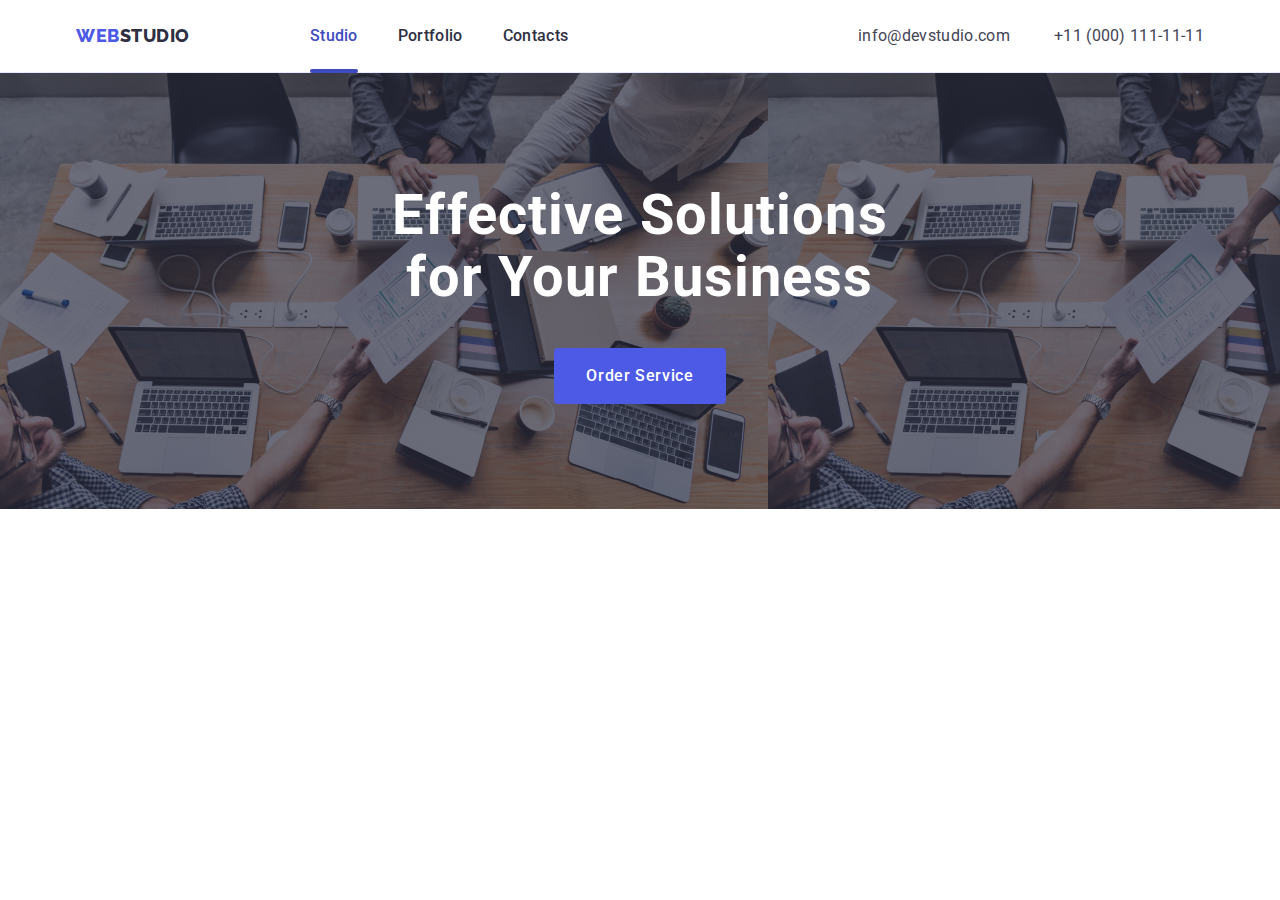
==== commit 6e6a5480: "tab-trabl" ====
--- a/index.html
+++ b/index.html
@@ -40,6 +40,11 @@
             </li>
           </ul>
         </nav>
+        <button type="button" class="mobile-menu-open" data-menu-open >
+          <svg class="mobile-menu-open-icon" width="32" height="22">
+            <use xlink:href="./images/sprite.svg#icon-menu-burger" ></use>
+          </svg>
+        </button>
         <address class="main-address">
           <ul class="address-menu list">
             <li class="mail">
@@ -54,6 +59,70 @@
             </li>
           </ul>
         </address>
+      </div>
+
+      <div class="mobile-menu" data-menu>
+        <div class="mobile-menu-container container">
+          <button class="mobile-menu-close-btn" data-menu-close>
+            <svg class="mobili-menu-close-icon" width="24" height="24">
+              <use xlink:href="./images/sprite.svg#icon-close-modal-btn"></use>
+            </svg>
+          </button>
+
+          <ul class="mobile-menu-nav list ">
+            <li class="mobile-menu-item">
+              <a class="mobile-menu-item-link link" href="./index.html">Studio</a>
+            </li>
+            <li class="mobile-menu-item">
+              <a class="mobile-menu-item-link link" href="./portfolio.html">Portfolio</a>
+            </li>
+            <li class="mobile-menu-item">
+              <a class="mobile-menu-item-link link" href="./index.html">Contacts</a>
+            </li>
+          </ul>
+
+          <ul class="mobile-menu-address list">
+            <li class="phone">
+              <a class="mobile-contact-link-phone link" href="tel:+110001111111"
+                >+11 (000) 111-11-11</a>
+            </li>
+            <li class="mail">
+              <a class="mobile-contact-link link" href="mailto:info@devstudio.com"
+                >info@devstudio.com</a>
+            </li>
+          </ul>
+
+          <ul class="mobile-social-list list">
+            <li class="mobile-social-list-item">
+              <a href="" class="social-list-link">
+                <svg class="mobile-social-list-icon">
+                  <use href="./images/sprite.svg#icon-instagram-2"></use>
+                </svg>
+              </a>
+            </li>
+            <li class="mobile-social-list-item">
+              <a href="" class="social-list-link">
+                <svg class="mobile-social-list-icon">
+                  <use href="./images/sprite.svg#icon-twitter-1"></use>
+                </svg>
+              </a>
+            </li>
+            <li class="mobile-social-list-item">
+              <a href="" class="social-list-link">
+                <svg class="mobile-social-list-icon">
+                  <use href="./images/sprite.svg#icon-facebook-1"></use>
+                </svg>
+              </a>
+            </li>
+            <li class="mobile-social-list-item">
+              <a href="" class="social-list-link">
+                <svg class="mobile-social-list-icon">
+                  <use href="./images/sprite.svg#icon-linkedin-1"></use>
+                </svg>
+              </a>
+            </li>
+          </ul>
+        </div> 
       </div>
     </header>
     <main>
@@ -67,8 +136,7 @@
         </div>
       </section>
       <!-- Преимущества -->
-      <section class="benefits section">
-        <!-- <h2>Benefits</h2> -->
+      <!-- <section class="benefits section">
         <div class="container">
           <ul class="menu-benefits list">
             <li class="menu-item-benefits">
@@ -121,9 +189,9 @@
             </li>
           </ul>
         </div>
-      </section>
+      </section> -->
       <!-- Примеры работ -->
-      <section class="example section">
+      <!-- <section class="example section">
         <div class="container">
           <h2 class="section-title">What are we doing</h2>
           <ul class="menu-example list">
@@ -150,9 +218,9 @@
             </li>
           </ul>
         </div>
-      </section>
+      </section> -->
       <!-- Команда -->
-      <section class="team section">
+      <!-- <section class="team section">
         <div class="container">
           <h2 class="section-title">Our Team</h2>
           <ul class="menu-team list">
@@ -306,9 +374,9 @@
             </li>
           </ul>
         </div>
-      </section>
+      </section> -->
       <!-- Сustomers -->
-      <section class="section">
+      <!-- <section class="section">
         <div class="container">
           <h2 class="section-title">Customers</h2>
           <ul class="customers-list list">
@@ -356,10 +424,10 @@
             </li>
           </ul>
         </div>
-      </section>
+      </section> -->
     </main>
     <!-- Футер -->
-    <footer class="footer">
+    <!-- <footer class="footer">
       <div class="footer-main-div container">
         <div class="footer-left-div">
           <a class="logo-footer link" href="./index.html"
@@ -423,10 +491,10 @@
           </form>
         </div>
       </div>
-    </footer>
+    </footer> -->
 
     <!-- Модалка -->
-    <div class="backdrop is-hidden" data-modal>
+    <!-- <div class="backdrop is-hidden" data-modal>
       <div class="modal">
         <button type="button" class="modal-close-btn" data-modal-close>
           <svg
@@ -490,6 +558,10 @@
         </form>
       </div>
     </div>
-    <script src="./js/modal.js"></script>
+     -->
+
+     <script src="./js/mobile-menu.js"></script>
+    <!-- <script src="./js/modal.js"></script> -->
+    
   </body>
 </html>
--- a/css/main.min.css
+++ b/css/main.min.css
@@ -1 +1 @@
-:root{--accent-color: #404bbf;--primary-color: #434455;--primary-brand: #4d5ae5;--secondary-color: #2e2f42;--basic-white-color: #ffffff;--250ms-animation: 250ms cubic-bezier(0.4, 0, 0.2, 1)}.visually-hiden{position:absolute;width:1px;height:1px;margin:-1px;padding:0;overflow:hidden;border:0;clip:rect(0 0 0 0)}body{font-family:"Roboto",sans-serif;color:var(--primary-color);background-color:var(--basic-white-color);font-size:16px}h1,h2,h3,h4,p{margin-top:0;margin-bottom:0}ul,ol{margin-top:0;margin-bottom:0;padding-left:0}img{display:block}.list{list-style:none}.link{text-decoration:none}.section{padding-top:120px;padding-bottom:120px}.container{width:1158px;margin-right:auto;margin-left:auto;padding-left:15px;padding-right:15px}.section-title{font-size:36px;line-height:1.1;text-align:center;letter-spacing:.02em;text-transform:capitalize;margin-bottom:72px;color:var(--secondary-color)}.section-subtitle{font-weight:500;font-size:20px;line-height:1.2;letter-spacing:.02em;margin-bottom:8px;color:var(--secondary-color)}.section-description{line-height:1.5;letter-spacing:.02em;margin-bottom:8px;color:var(--primary-color)}.modal-btn{margin-top:48px;margin-right:auto;margin-left:auto;padding-top:16px;padding-bottom:16px;padding-left:32px;padding-right:32px;border-radius:4px;border:none;font-weight:500;font-size:16px;line-height:1.5;display:-webkit-box;display:-ms-flexbox;display:flex;-webkit-box-align:center;-ms-flex-align:center;align-items:center;letter-spacing:.04em;cursor:pointer;color:var(--basic-white-color);background-color:var(--primary-brand);-webkit-transition:background-color var(--250ms-animation);transition:background-color var(--250ms-animation)}.modal-btn:hover,.modal-btn:focus{background-color:var(--accent-color)}.modal-close-btn{display:-webkit-box;display:-ms-flexbox;display:flex;-webkit-box-pack:center;-ms-flex-pack:center;justify-content:center;-webkit-box-align:center;-ms-flex-align:center;align-items:center;width:24px;height:24px;position:absolute;top:24px;right:24px;border-radius:50%;cursor:pointer;background:#e7e9fc;fill:#000;border:1px solid rgba(0,0,0,.1);-webkit-filter:drop-shadow(0px 4px 4px rgba(0, 0, 0, 0.25));filter:drop-shadow(0px 4px 4px rgba(0, 0, 0, 0.25));-webkit-transition:color var(--250ms-animation);transition:color var(--250ms-animation)}.icon-close-modal-btn:hover,.icon-close-modal-btn:focus,.modal-close-btn:hover,.modal-close-btn:focus{background:var(--accent-color);fill:#fff}.modal-form-submit{display:-webkit-box;display:-ms-flexbox;display:flex;-webkit-box-pack:center;-ms-flex-pack:center;justify-content:center;width:169px;margin-right:auto;margin-left:auto;padding-top:16px;padding-bottom:16px;padding-left:32px;padding-right:32px;border-radius:4px;border:none;font-weight:500;font-size:16px;line-height:1.5;display:flex;-webkit-box-align:center;-ms-flex-align:center;align-items:center;letter-spacing:.04em;cursor:pointer;color:#fff;background-color:var(--primary-brand);-webkit-transition:background-color var(--250ms-animation);transition:background-color var(--250ms-animation)}.modal-form-submit:hover,.modal-form-submit:focus{background-color:var(--accent-color)}.footer-modal-form-submit{display:-webkit-box;display:-ms-flexbox;display:flex;-webkit-box-pack:center;-ms-flex-pack:center;justify-content:center;-webkit-box-align:center;-ms-flex-align:center;align-items:center;width:165px;height:40px;margin-left:24px;background:var(--primary-brand);border-radius:4px;border:none;cursor:pointer;font-weight:500;font-size:16px;line-height:2;color:#fff}.footer-modal-form-submit{display:-webkit-box;display:-ms-flexbox;display:flex;-webkit-box-pack:center;-ms-flex-pack:center;justify-content:center;-webkit-box-align:center;-ms-flex-align:center;align-items:center;width:165px;height:40px;margin-left:24px;background:var(--primary-brand);border-radius:4px;border:none;cursor:pointer;font-weight:500;font-size:16px;line-height:2;color:#fff}.menu-portfolio-button{display:-webkit-box;display:-ms-flexbox;display:flex;-webkit-box-pack:center;-ms-flex-pack:center;justify-content:center;-webkit-column-gap:24px;-moz-column-gap:24px;column-gap:24px}.menu-btn{border:none;border-radius:4px;padding:12px 24px;font-weight:500;font-size:16px;line-height:1.5;display:-webkit-box;display:-ms-flexbox;display:flex;-webkit-box-align:center;-ms-flex-align:center;align-items:center;text-align:center;letter-spacing:.04em;cursor:pointer;color:var(--primary-brand);-webkit-transition:color var(--250ms-animation),background-color var(--250ms-animation),-webkit-box-shadow var(--250ms-animation);transition:color var(--250ms-animation),background-color var(--250ms-animation),-webkit-box-shadow var(--250ms-animation);transition:color var(--250ms-animation),background-color var(--250ms-animation),box-shadow var(--250ms-animation);transition:color var(--250ms-animation),background-color var(--250ms-animation),box-shadow var(--250ms-animation),-webkit-box-shadow var(--250ms-animation)}.menu-btn:hover,.menu-btn:focus{background-color:var(--accent-color);color:#fff;-webkit-box-shadow:0px 3px 1px rgba(0,0,0,.1),0px 2px 1px rgba(0,0,0,.08),0px 2px 2px rgba(0,0,0,.12);box-shadow:0px 3px 1px rgba(0,0,0,.1),0px 2px 1px rgba(0,0,0,.08),0px 2px 2px rgba(0,0,0,.12)}.page-header{padding-top:24px;padding-bottom:24px;border-bottom:1px solid #e7e9fc}.page-header-container{display:-webkit-box;display:-ms-flexbox;display:flex;-webkit-box-align:center;-ms-flex-align:center;align-items:center;-webkit-box-pack:justify;-ms-flex-pack:justify;justify-content:space-between}.page-nav{display:-webkit-box;display:-ms-flexbox;display:flex;-webkit-box-align:center;-ms-flex-align:center;align-items:center}.menu{display:-webkit-box;display:-ms-flexbox;display:flex;-webkit-box-align:center;-ms-flex-align:center;align-items:center}.main-address{display:-webkit-box;display:-ms-flexbox;display:flex;-webkit-box-align:center;-ms-flex-align:center;align-items:center}.address-menu{display:-webkit-box;display:-ms-flexbox;display:flex;-webkit-box-align:center;-ms-flex-align:center;align-items:center}.menu-item{position:relative}.menu-item:not(:last-child){margin-right:40px}.menu-link{font-weight:500;line-height:1.5;letter-spacing:.02em;color:var(--secondary-color);-webkit-transition:color var(--250ms-animation);transition:color var(--250ms-animation)}.menu-link:hover,.menu-link:focus{color:var(--accent-color)}.current::after{position:absolute;left:0;top:45px;content:"";display:block;width:100%;height:4px;border-radius:2px;background-color:var(--accent-color);-webkit-transition:opacity var(--250ms-animation);transition:opacity var(--250ms-animation);opacity:1}.current{color:var(--accent-color)}.contact-link{font-style:normal;line-height:1.5;letter-spacing:.02em;color:var(--primary-color);-webkit-transition:color var(--250ms-animation);transition:color var(--250ms-animation)}.contact-link:hover,.contact-link:focus{color:var(--accent-color)}.mail{margin-left:auto;margin-right:40px}.logo-spn{color:var(--primary-brand)}.logo{font-family:"Raleway",sans-serif;font-weight:800;font-size:18px;line-height:1.33;letter-spacing:.03em;color:var(--secondary-color);margin-right:76px}.logo-footer{font-family:"Raleway",sans-serif;font-weight:800;font-size:18px;line-height:1.2;color:#f4f4fd}.logo-spn-footer{color:var(--primary-brand)}.hero{background-color:var(--secondary-color);padding-top:188px;padding-bottom:188px}.hero-background{max-width:1440px;height:600px;margin-right:auto;margin-left:auto;background-image:-webkit-gradient(linear, left top, right top, from(rgba(46, 47, 66, 0.7)), to(rgba(46, 47, 66, 0.7))),url("../images/people-office-hero.jpg");background-image:linear-gradient(to right, rgba(46, 47, 66, 0.7), rgba(46, 47, 66, 0.7)),url("../images/people-office-hero.jpg");background-repeat:no-repeat;background-position:center;background-size:cover}.hero-title{max-width:500px;margin-right:auto;margin-left:auto;font-weight:700;font-size:56px;line-height:1.1;text-align:center;letter-spacing:.02em;color:var(--basic-white-color)}.benefits{padding-bottom:0}.menu-benefits{display:-webkit-box;display:-ms-flexbox;display:flex;gap:24px}.menu-item-benefits{-ms-flex-preferred-size:calc((100% - 72px)/4);flex-basis:calc((100% - 72px)/4)}.benefits-div-list{display:-webkit-box;display:-ms-flexbox;display:flex;-webkit-box-pack:center;-ms-flex-pack:center;justify-content:center;-webkit-box-align:center;-ms-flex-align:center;align-items:center;width:264px;height:112px;background:#f4f4fd;border-radius:4px;margin-bottom:8px}.menu-example{display:-webkit-box;display:-ms-flexbox;display:flex;gap:24px}.menu-item-img{-ms-flex-preferred-size:calc((100% - 48px)/3);flex-basis:calc((100% - 48px)/3)}.team{background-color:#f4f4fd}.menu-team{display:-webkit-box;display:-ms-flexbox;display:flex;-ms-flex-wrap:wrap;flex-wrap:wrap;gap:24px}.menu-item-team{-ms-flex-preferred-size:calc((100% - 72px)/4);flex-basis:calc((100% - 72px)/4)}.team-card-content-wrapper{text-align:center;background:#fff;-webkit-box-shadow:0px 1px 6px rgba(46,47,66,.08),0px 1px 1px rgba(46,47,66,.16),0px 2px 1px rgba(46,47,66,.08);box-shadow:0px 1px 6px rgba(46,47,66,.08),0px 1px 1px rgba(46,47,66,.16),0px 2px 1px rgba(46,47,66,.08);border-radius:0px 0px 4px 4px;padding-top:32px;padding-bottom:32px}.social-list{display:-webkit-box;display:-ms-flexbox;display:flex;-webkit-box-pack:center;-ms-flex-pack:center;justify-content:center;gap:24px}.social-list-link{display:-webkit-box;display:-ms-flexbox;display:flex;-webkit-box-pack:center;-ms-flex-pack:center;justify-content:center;-webkit-box-align:center;-ms-flex-align:center;align-items:center;width:40px;height:40px;border-radius:50%;background-color:var(--primary-brand);-webkit-transition:background-color var(--250ms-animation);transition:background-color var(--250ms-animation)}.social-list-link:hover,.social-list-link:focus{background-color:var(--accent-color)}.social-list-icon{width:16px;height:16px}.customers-list{display:-webkit-box;display:-ms-flexbox;display:flex;-webkit-box-pack:center;-ms-flex-pack:center;justify-content:center;gap:24px}.customers-list-link{display:-webkit-box;display:-ms-flexbox;display:flex;-webkit-box-pack:center;-ms-flex-pack:center;justify-content:center;-webkit-box-align:center;-ms-flex-align:center;align-items:center;width:168px;height:88px;border:1px solid #8e8f99;border-radius:4px;fill:#8e8f99;-webkit-transition:border var(--250ms-animation),fill var(--250ms-animation);transition:border var(--250ms-animation),fill var(--250ms-animation)}.customers-list-link:hover,.customers-list-link:focus{fill:#404bbf;border:1px solid #404bbf}.footer{background-color:var(--secondary-color);padding-top:100px;padding-bottom:100px}.footer-description{margin-top:16px;width:264px;line-height:1.5;letter-spacing:.02em;color:#e7e9fc}.footer-social-description{font-weight:500;line-height:1.5;letter-spacing:.02em;color:#fff}.footer-main-div{display:-webkit-box;display:-ms-flexbox;display:flex}.footer-right-div{width:208px;margin-left:120px}.footer-social-description{margin-bottom:16px}.footer-social-list{display:-webkit-box;display:-ms-flexbox;display:flex;-webkit-box-pack:center;-ms-flex-pack:center;justify-content:center;-webkit-box-align:center;-ms-flex-align:center;align-items:center;gap:16px}.footer-social-list-icon{width:24px;height:24px}.footer-social-list-link{display:-webkit-box;display:-ms-flexbox;display:flex;-webkit-box-pack:center;-ms-flex-pack:center;justify-content:center;-webkit-box-align:center;-ms-flex-align:center;align-items:center;width:40px;height:40px;border-radius:50%;background:rgba(255,255,255,.1);-webkit-transition:background var(--250ms-animation);transition:background var(--250ms-animation)}.footer-social-list-link:hover,.footer-social-list-link:focus{background-color:#31d0aa}.footer-modal{margin-left:80px}.footer-modal-form{display:-webkit-box;display:-ms-flexbox;display:flex;-webkit-box-pack:center;-ms-flex-pack:center;justify-content:center;-webkit-box-align:center;-ms-flex-align:center;align-items:center}.footer-modal-p{margin-bottom:16px;font-weight:500;line-height:1.5;letter-spacing:.02em;color:#fff}.footer-modal-form-input{outline:none;min-width:264px;height:40px;padding-left:16px;color:#fff;background-color:var(--secondary-color);border:1px solid rgba(255,255,255,.3);-webkit-filter:drop-shadow(0px 4px 4px rgba(0, 0, 0, 0.15));filter:drop-shadow(0px 4px 4px rgba(0, 0, 0, 0.15));border-radius:4px}.footer-modal-form-input::-webkit-input-placeholder{font-weight:400;font-size:12px;line-height:2px;letter-spacing:.04em;color:rgba(255,255,255,.6)}.footer-modal-form-input::-moz-placeholder{font-weight:400;font-size:12px;line-height:2px;letter-spacing:.04em;color:rgba(255,255,255,.6)}.footer-modal-form-input:-ms-input-placeholder{font-weight:400;font-size:12px;line-height:2px;letter-spacing:.04em;color:rgba(255,255,255,.6)}.footer-modal-form-input::-ms-input-placeholder{font-weight:400;font-size:12px;line-height:2px;letter-spacing:.04em;color:rgba(255,255,255,.6)}.footer-modal-form-input::placeholder{font-weight:400;font-size:12px;line-height:2px;letter-spacing:.04em;color:rgba(255,255,255,.6)}.footer-form-icon{display:-webkit-box;display:-ms-flexbox;display:flex;margin-left:16px}.backdrop{position:fixed;z-index:100;top:0;left:0;width:100%;height:100%;background-color:rgba(46,47,66,.4);-webkit-transition:visibility var(--250ms-animation),opacity var(--250ms-animation);transition:visibility var(--250ms-animation),opacity var(--250ms-animation)}.backdrop.is-hidden{opacity:0;visibility:hidden;pointer-events:none}.modal{position:absolute;top:50%;left:50%;-webkit-transform:translate(-50%, -50%);transform:translate(-50%, -50%);width:408px;min-height:584px;background:#fcfcfc;-webkit-box-shadow:0px 1px 1px rgba(0,0,0,.14),0px 1px 3px rgba(0,0,0,.12),0px 2px 1px rgba(0,0,0,.2);box-shadow:0px 1px 1px rgba(0,0,0,.14),0px 1px 3px rgba(0,0,0,.12),0px 2px 1px rgba(0,0,0,.2);border-radius:4px;padding-top:72px;padding-left:24px;padding-right:24px;padding-bottom:24px}.modal-form{display:-webkit-box;display:-ms-flexbox;display:flex;-webkit-box-orient:vertical;-webkit-box-direction:normal;-ms-flex-direction:column;flex-direction:column}.modal-form-field{margin-bottom:8px}.modal-form-field-comment{margin-bottom:16px}.modal-p{display:block;margin-bottom:14px;font-weight:500;line-height:1.5;letter-spacing:.02em;color:var(--secondary-color)}.modal-form-input-desc{display:block;font-style:normal;font-weight:400;font-size:12px;line-height:1.33;letter-spacing:.04em;margin-bottom:4px;color:#8e8f99}.modal-form-input{width:100%;height:40px;border:1px solid rgba(33,33,33,.2);border-radius:4px;padding-left:38px;color:var(--primary-color);-webkit-transition:border-color var(--250ms-animation);transition:border-color var(--250ms-animation)}.modal-form-input:focus{border-color:var(--primary-brand);outline:none}.modal-form-input-wrapper{display:block;position:relative}.modal-form-input-icon{position:absolute;top:50%;left:19px;-webkit-transform:translateY(-50%);transform:translateY(-50%);display:block;width:18px;height:18px;-webkit-transition:fill var(--250ms-animation);transition:fill var(--250ms-animation)}.modal-form-input:focus+.modal-form-input-icon{fill:var(--primary-brand)}.modal-form-comment{display:block;resize:none;width:100%;height:120px;padding:8px 16px;border:1px solid rgba(33,33,33,.2);border-radius:4px;-webkit-transition:border-color var(--250ms-animation);transition:border-color var(--250ms-animation)}.modal-form-comment::-webkit-input-placeholder{font-weight:400;font-size:12px;line-height:1.33;letter-spacing:.04em;color:rgba(117,117,117,.5)}.modal-form-comment::-moz-placeholder{font-weight:400;font-size:12px;line-height:1.33;letter-spacing:.04em;color:rgba(117,117,117,.5)}.modal-form-comment:-ms-input-placeholder{font-weight:400;font-size:12px;line-height:1.33;letter-spacing:.04em;color:rgba(117,117,117,.5)}.modal-form-comment::-ms-input-placeholder{font-weight:400;font-size:12px;line-height:1.33;letter-spacing:.04em;color:rgba(117,117,117,.5)}.modal-form-comment::placeholder{font-weight:400;font-size:12px;line-height:1.33;letter-spacing:.04em;color:rgba(117,117,117,.5)}.modal-form-comment:focus{border-color:var(--primary-brand);outline:none}.modal-form-privacy-policy{color:var(--primary-brand)}.modal-form-chek-desc{display:-webkit-box;display:-ms-flexbox;display:flex;-webkit-box-align:center;-ms-flex-align:center;align-items:center;margin-bottom:24px;font-weight:400;font-size:12px;line-height:1.33;letter-spacing:.04em;color:#757575}.modal-form-chek-desc::before{display:block;width:16px;height:16px;border:1.25px solid var(--secondary-color);border-radius:2px;content:"";cursor:pointer;margin-right:8px;-webkit-transition:background-color var(--250ms-animation),background-image var(--250ms-animation);transition:background-color var(--250ms-animation),background-image var(--250ms-animation)}.modal-form-chek:checked+.modal-form-chek-desc::before{background-color:var(--accent-color);background-image:url("../images/galka-form.svg");background-repeat:no-repeat;background-position:50%,50%}.modal-form-chek:focus+.modal-form-chek-desc::before{outline:1px solid var(--primary-brand)}.menu-portfolio{display:-webkit-box;display:-ms-flexbox;display:flex;-ms-flex-wrap:wrap;flex-wrap:wrap;gap:48px 24px;margin-top:72px}.menu-item-portfolio{-ms-flex-preferred-size:calc((100% - 48px)/3);flex-basis:calc((100% - 48px)/3)}.card-portfolio{display:block;-webkit-transition:-webkit-box-shadow var(--250ms-animation);transition:-webkit-box-shadow var(--250ms-animation);transition:box-shadow var(--250ms-animation);transition:box-shadow var(--250ms-animation), -webkit-box-shadow var(--250ms-animation)}.portfolio{padding-top:96px}.overlay{position:absolute;left:0;top:0;width:100%;height:100%;overflow:auto;-webkit-transform:translate(0, 100%);transform:translate(0, 100%);-webkit-transition:-webkit-transform 250ms cubic-bezier(0.4, 0, 0.2, 1);transition:-webkit-transform 250ms cubic-bezier(0.4, 0, 0.2, 1);transition:transform 250ms cubic-bezier(0.4, 0, 0.2, 1);transition:transform 250ms cubic-bezier(0.4, 0, 0.2, 1), -webkit-transform 250ms cubic-bezier(0.4, 0, 0.2, 1);line-height:1.5;letter-spacing:.02em;margin-bottom:8px;color:#f4f4fd;background-color:var(--primary-brand);padding-top:40px;padding-left:32px;padding-bottom:164px;padding-right:32px}.menu-item-portfolio:hover .overlay{-webkit-transform:translate(0, 0);transform:translate(0, 0)}.portfolio-img-content-wrapper{position:relative;overflow:hidden}.portfolio-card-content-wrapper{background:#fff;border:1px solid #e7e9fc;padding-top:32px;padding-bottom:32px;padding-left:16px}.menu-portfolio .card-portfolio:hover,.menu-portfolio .card-portfolio:focus{-webkit-box-shadow:0px 1px 6px rgba(46,47,66,.08),0px 1px 1px rgba(46,47,66,.16),0px 2px 1px rgba(46,47,66,.08);box-shadow:0px 1px 6px rgba(46,47,66,.08),0px 1px 1px rgba(46,47,66,.16),0px 2px 1px rgba(46,47,66,.08)}.menu-portfolio .card-portfolio:hover .portfolio-card-content-wrapper,.menu-portfolio .card-portfolio:focus .portfolio-card-content-wrapper{border:.5px solid #f4f4fd}/*# sourceMappingURL=main.min.css.map */+:root{--accent-color: #404bbf;--primary-color: #434455;--primary-brand: #4d5ae5;--secondary-color: #2e2f42;--basic-white-color: #ffffff;--250ms-animation: 250ms cubic-bezier(0.4, 0, 0.2, 1)}.visually-hiden{position:absolute;width:1px;height:1px;margin:-1px;padding:0;overflow:hidden;border:0;clip:rect(0 0 0 0)}body{font-family:"Roboto",sans-serif;color:var(--primary-color);background-color:var(--basic-white-color);font-size:16px}h1,h2,h3,h4,p{margin-top:0;margin-bottom:0}ul,ol{margin-top:0;margin-bottom:0;padding-left:0}img{display:block}.list{list-style:none}.link{text-decoration:none}.section{padding-top:120px;padding-bottom:120px}.container{max-width:428px;padding-left:15px;padding-right:15px;margin-left:auto;margin-right:auto}@media screen and (min-width: 768px){.container{max-width:768px}}@media screen and (min-width: 1200px){.container{max-width:1158px}}.section-title{font-size:36px;line-height:1.1;text-align:center;letter-spacing:.02em;text-transform:capitalize;margin-bottom:72px;color:var(--secondary-color)}.section-subtitle{font-weight:500;font-size:20px;line-height:1.2;letter-spacing:.02em;margin-bottom:8px;color:var(--secondary-color)}.section-description{line-height:1.5;letter-spacing:.02em;margin-bottom:8px;color:var(--primary-color)}.modal-btn{margin-top:48px;margin-right:auto;margin-left:auto;padding-top:16px;padding-bottom:16px;padding-left:32px;padding-right:32px;border-radius:4px;border:none;font-weight:500;font-size:16px;line-height:1.5;display:-webkit-box;display:-ms-flexbox;display:flex;-webkit-box-align:center;-ms-flex-align:center;align-items:center;letter-spacing:.04em;cursor:pointer;color:var(--basic-white-color);background-color:var(--primary-brand);-webkit-transition:background-color var(--250ms-animation);transition:background-color var(--250ms-animation)}.modal-btn:hover,.modal-btn:focus{background-color:var(--accent-color)}.modal-close-btn{display:-webkit-box;display:-ms-flexbox;display:flex;-webkit-box-pack:center;-ms-flex-pack:center;justify-content:center;-webkit-box-align:center;-ms-flex-align:center;align-items:center;width:24px;height:24px;position:absolute;top:24px;right:24px;border-radius:50%;cursor:pointer;background:#e7e9fc;fill:#000;border:1px solid rgba(0,0,0,.1);-webkit-filter:drop-shadow(0px 4px 4px rgba(0, 0, 0, 0.25));filter:drop-shadow(0px 4px 4px rgba(0, 0, 0, 0.25));-webkit-transition:color var(--250ms-animation);transition:color var(--250ms-animation)}.icon-close-modal-btn:hover,.icon-close-modal-btn:focus,.modal-close-btn:hover,.modal-close-btn:focus{background:var(--accent-color);fill:#fff}.modal-form-submit{display:-webkit-box;display:-ms-flexbox;display:flex;-webkit-box-pack:center;-ms-flex-pack:center;justify-content:center;width:169px;margin-right:auto;margin-left:auto;padding-top:16px;padding-bottom:16px;padding-left:32px;padding-right:32px;border-radius:4px;border:none;font-weight:500;font-size:16px;line-height:1.5;display:flex;-webkit-box-align:center;-ms-flex-align:center;align-items:center;letter-spacing:.04em;cursor:pointer;color:#fff;background-color:var(--primary-brand);-webkit-transition:background-color var(--250ms-animation);transition:background-color var(--250ms-animation)}.modal-form-submit:hover,.modal-form-submit:focus{background-color:var(--accent-color)}.footer-modal-form-submit{display:-webkit-box;display:-ms-flexbox;display:flex;-webkit-box-pack:center;-ms-flex-pack:center;justify-content:center;-webkit-box-align:center;-ms-flex-align:center;align-items:center;width:165px;height:40px;margin-left:24px;background:var(--primary-brand);border-radius:4px;border:none;cursor:pointer;font-weight:500;font-size:16px;line-height:2;color:#fff}.footer-modal-form-submit{display:-webkit-box;display:-ms-flexbox;display:flex;-webkit-box-pack:center;-ms-flex-pack:center;justify-content:center;-webkit-box-align:center;-ms-flex-align:center;align-items:center;width:165px;height:40px;margin-left:24px;background:var(--primary-brand);border-radius:4px;border:none;cursor:pointer;font-weight:500;font-size:16px;line-height:2;color:#fff}.menu-portfolio-button{display:-webkit-box;display:-ms-flexbox;display:flex;-webkit-box-pack:center;-ms-flex-pack:center;justify-content:center;-webkit-column-gap:24px;-moz-column-gap:24px;column-gap:24px}.menu-btn{border:none;border-radius:4px;padding:12px 24px;font-weight:500;font-size:16px;line-height:1.5;display:-webkit-box;display:-ms-flexbox;display:flex;-webkit-box-align:center;-ms-flex-align:center;align-items:center;text-align:center;letter-spacing:.04em;cursor:pointer;color:var(--primary-brand);-webkit-transition:color var(--250ms-animation),background-color var(--250ms-animation),-webkit-box-shadow var(--250ms-animation);transition:color var(--250ms-animation),background-color var(--250ms-animation),-webkit-box-shadow var(--250ms-animation);transition:color var(--250ms-animation),background-color var(--250ms-animation),box-shadow var(--250ms-animation);transition:color var(--250ms-animation),background-color var(--250ms-animation),box-shadow var(--250ms-animation),-webkit-box-shadow var(--250ms-animation)}.menu-btn:hover,.menu-btn:focus{background-color:var(--accent-color);color:#fff;-webkit-box-shadow:0px 3px 1px rgba(0,0,0,.1),0px 2px 1px rgba(0,0,0,.08),0px 2px 2px rgba(0,0,0,.12);box-shadow:0px 3px 1px rgba(0,0,0,.1),0px 2px 1px rgba(0,0,0,.08),0px 2px 2px rgba(0,0,0,.12)}@media screen and (max-width: 767px){.menu{display:none}.main-address{display:none}.mobile-menu-open{background-color:rgba(0,0,0,0);border:none;padding:0;line-height:0}.logo{font-family:"Raleway",sans-serif;font-weight:800;font-size:18px;line-height:1.33;letter-spacing:.03em;color:var(--secondary-color);margin-right:76px}}.page-header{padding-top:24px;padding-bottom:24px}.page-header-container{display:-webkit-box;display:-ms-flexbox;display:flex;-webkit-box-align:center;-ms-flex-align:center;align-items:center;-webkit-box-pack:justify;-ms-flex-pack:justify;justify-content:space-between}@media screen and (min-width: 768px){.mobile-menu-open{display:none}.page-nav{display:-webkit-box;display:-ms-flexbox;display:flex;text-align:center}.logo{font-family:"Raleway",sans-serif;font-weight:800;font-size:18px;line-height:1.33;letter-spacing:.03em;color:var(--secondary-color);margin-right:120px}.menu{display:-webkit-box;display:-ms-flexbox;display:flex;text-align:center}.menu-item{position:relative}.menu-item:not(:last-child){margin-right:40px}.menu-link{font-weight:500;line-height:1.5;letter-spacing:.02em;color:var(--secondary-color);-webkit-transition:color var(--250ms-animation);transition:color var(--250ms-animation)}.menu-link:hover,.menu-link:focus{color:var(--accent-color)}.address-menu{display:-webkit-box;display:-ms-flexbox;display:flex;text-align:center;-webkit-box-orient:vertical;-webkit-box-direction:normal;-ms-flex-direction:column;flex-direction:column;gap:4px}.contact-link{font-style:normal;font-weight:400;font-size:12px;line-height:1.33;letter-spacing:.04em;color:var(--primary-color);-webkit-transition:color var(--250ms-animation);transition:color var(--250ms-animation)}.contact-link:hover,.contact-link:focus{color:var(--accent-color)}.current::after{position:absolute;left:0;top:45px;content:"";display:block;width:100%;height:4px;border-radius:2px;background-color:var(--accent-color);-webkit-transition:opacity var(--250ms-animation);transition:opacity var(--250ms-animation);opacity:1}.current{color:var(--accent-color)}}@media screen and (min-width: 1200px){.page-header{padding-top:24px;padding-bottom:24px;border-bottom:1px solid #e7e9fc}.contact-link{font-style:normal;font-weight:400;font-size:16px;line-height:1.5;letter-spacing:.02em;color:var(--primary-color);-webkit-transition:color var(--250ms-animation);transition:color var(--250ms-animation)}.contact-link:hover,.contact-link:focus{color:var(--accent-color)}.main-address{display:-webkit-box;display:-ms-flexbox;display:flex;-webkit-box-align:center;-ms-flex-align:center;align-items:center}.address-menu{display:-webkit-box;display:-ms-flexbox;display:flex;-webkit-box-align:center;-ms-flex-align:center;align-items:center;-webkit-box-orient:horizontal;-webkit-box-direction:normal;-ms-flex-direction:row;flex-direction:row}.mail{margin-left:auto;margin-right:40px}}.logo-spn{color:var(--primary-brand)}.logo-footer{font-family:"Raleway",sans-serif;font-weight:800;font-size:18px;line-height:1.2;color:#f4f4fd}.logo-spn-footer{color:var(--primary-brand)}@media screen and (max-width: 767px){.hero{background-color:var(--secondary-color);padding-top:112px;padding-bottom:112px}.hero-background{width:100%;height:432px;margin-right:auto;margin-left:auto;background-image:-webkit-gradient(linear, left top, right top, from(rgba(46, 47, 66, 0.7)), to(rgba(46, 47, 66, 0.7))),url("../images/people-office-hero-mob.jpg");background-image:linear-gradient(to right, rgba(46, 47, 66, 0.7), rgba(46, 47, 66, 0.7)),url("../images/people-office-hero-mob.jpg");background-repeat:no-repeat;background-position:center;background-size:cover}.hero-title{max-width:320px;margin-right:auto;margin-left:auto;font-weight:700;font-size:36px;line-height:1.1;text-align:center;letter-spacing:.02em;color:var(--basic-white-color)}.modal-btn{margin-top:72px}}@media screen and (min-width: 768px){.hero{background-color:var(--secondary-color);padding-top:112px;padding-bottom:112px}.hero-background{height:436px;background-image:-webkit-gradient(linear, left top, right top, from(rgba(46, 47, 66, 0.7)), to(rgba(46, 47, 66, 0.7))),url("../images/people-office-hero-tab.jpg");background-image:linear-gradient(to right, rgba(46, 47, 66, 0.7), rgba(46, 47, 66, 0.7)),url("../images/people-office-hero-tab.jpg")}.hero-title{max-width:500px;margin-right:auto;margin-left:auto;font-weight:700;font-size:56px;line-height:1.1;text-align:center;letter-spacing:.02em;color:var(--basic-white-color)}.modal-btn{margin-top:40px}}.benefits{padding-bottom:0}.menu-benefits{display:-webkit-box;display:-ms-flexbox;display:flex;gap:24px}.menu-item-benefits{-ms-flex-preferred-size:calc((100% - 72px)/4);flex-basis:calc((100% - 72px)/4)}.benefits-div-list{display:-webkit-box;display:-ms-flexbox;display:flex;-webkit-box-pack:center;-ms-flex-pack:center;justify-content:center;-webkit-box-align:center;-ms-flex-align:center;align-items:center;width:264px;height:112px;background:#f4f4fd;border-radius:4px;margin-bottom:8px}.menu-example{display:-webkit-box;display:-ms-flexbox;display:flex;gap:24px}.menu-item-img{-ms-flex-preferred-size:calc((100% - 48px)/3);flex-basis:calc((100% - 48px)/3)}.team{background-color:#f4f4fd}.menu-team{display:-webkit-box;display:-ms-flexbox;display:flex;-ms-flex-wrap:wrap;flex-wrap:wrap;gap:24px}.menu-item-team{-ms-flex-preferred-size:calc((100% - 72px)/4);flex-basis:calc((100% - 72px)/4)}.team-card-content-wrapper{text-align:center;background:#fff;-webkit-box-shadow:0px 1px 6px rgba(46,47,66,.08),0px 1px 1px rgba(46,47,66,.16),0px 2px 1px rgba(46,47,66,.08);box-shadow:0px 1px 6px rgba(46,47,66,.08),0px 1px 1px rgba(46,47,66,.16),0px 2px 1px rgba(46,47,66,.08);border-radius:0px 0px 4px 4px;padding-top:32px;padding-bottom:32px}.social-list{display:-webkit-box;display:-ms-flexbox;display:flex;-webkit-box-pack:center;-ms-flex-pack:center;justify-content:center;gap:24px}.social-list-link{display:-webkit-box;display:-ms-flexbox;display:flex;-webkit-box-pack:center;-ms-flex-pack:center;justify-content:center;-webkit-box-align:center;-ms-flex-align:center;align-items:center;width:40px;height:40px;border-radius:50%;background-color:var(--primary-brand);-webkit-transition:background-color var(--250ms-animation);transition:background-color var(--250ms-animation)}.social-list-link:hover,.social-list-link:focus{background-color:var(--accent-color)}.social-list-icon{width:16px;height:16px}.customers-list{display:-webkit-box;display:-ms-flexbox;display:flex;-webkit-box-pack:center;-ms-flex-pack:center;justify-content:center;gap:24px}.customers-list-link{display:-webkit-box;display:-ms-flexbox;display:flex;-webkit-box-pack:center;-ms-flex-pack:center;justify-content:center;-webkit-box-align:center;-ms-flex-align:center;align-items:center;width:168px;height:88px;border:1px solid #8e8f99;border-radius:4px;fill:#8e8f99;-webkit-transition:border var(--250ms-animation),fill var(--250ms-animation);transition:border var(--250ms-animation),fill var(--250ms-animation)}.customers-list-link:hover,.customers-list-link:focus{fill:#404bbf;border:1px solid #404bbf}.footer{background-color:var(--secondary-color);padding-top:100px;padding-bottom:100px}.footer-description{margin-top:16px;width:264px;line-height:1.5;letter-spacing:.02em;color:#e7e9fc}.footer-social-description{font-weight:500;line-height:1.5;letter-spacing:.02em;color:#fff}.footer-main-div{display:-webkit-box;display:-ms-flexbox;display:flex}.footer-right-div{width:208px;margin-left:120px}.footer-social-description{margin-bottom:16px}.footer-social-list{display:-webkit-box;display:-ms-flexbox;display:flex;-webkit-box-pack:center;-ms-flex-pack:center;justify-content:center;-webkit-box-align:center;-ms-flex-align:center;align-items:center;gap:16px}.footer-social-list-icon{width:24px;height:24px}.footer-social-list-link{display:-webkit-box;display:-ms-flexbox;display:flex;-webkit-box-pack:center;-ms-flex-pack:center;justify-content:center;-webkit-box-align:center;-ms-flex-align:center;align-items:center;width:40px;height:40px;border-radius:50%;background:rgba(255,255,255,.1);-webkit-transition:background var(--250ms-animation);transition:background var(--250ms-animation)}.footer-social-list-link:hover,.footer-social-list-link:focus{background-color:#31d0aa}.footer-modal{margin-left:80px}.footer-modal-form{display:-webkit-box;display:-ms-flexbox;display:flex;-webkit-box-pack:center;-ms-flex-pack:center;justify-content:center;-webkit-box-align:center;-ms-flex-align:center;align-items:center}.footer-modal-p{margin-bottom:16px;font-weight:500;line-height:1.5;letter-spacing:.02em;color:#fff}.footer-modal-form-input{outline:none;min-width:264px;height:40px;padding-left:16px;color:#fff;background-color:var(--secondary-color);border:1px solid rgba(255,255,255,.3);-webkit-filter:drop-shadow(0px 4px 4px rgba(0, 0, 0, 0.15));filter:drop-shadow(0px 4px 4px rgba(0, 0, 0, 0.15));border-radius:4px}.footer-modal-form-input::-webkit-input-placeholder{font-weight:400;font-size:12px;line-height:2px;letter-spacing:.04em;color:rgba(255,255,255,.6)}.footer-modal-form-input::-moz-placeholder{font-weight:400;font-size:12px;line-height:2px;letter-spacing:.04em;color:rgba(255,255,255,.6)}.footer-modal-form-input:-ms-input-placeholder{font-weight:400;font-size:12px;line-height:2px;letter-spacing:.04em;color:rgba(255,255,255,.6)}.footer-modal-form-input::-ms-input-placeholder{font-weight:400;font-size:12px;line-height:2px;letter-spacing:.04em;color:rgba(255,255,255,.6)}.footer-modal-form-input::placeholder{font-weight:400;font-size:12px;line-height:2px;letter-spacing:.04em;color:rgba(255,255,255,.6)}.footer-form-icon{display:-webkit-box;display:-ms-flexbox;display:flex;margin-left:16px}.backdrop{position:fixed;z-index:100;top:0;left:0;width:100%;height:100%;background-color:rgba(46,47,66,.4);-webkit-transition:visibility var(--250ms-animation),opacity var(--250ms-animation);transition:visibility var(--250ms-animation),opacity var(--250ms-animation)}.backdrop.is-hidden{opacity:0;visibility:hidden;pointer-events:none}.modal{position:absolute;top:50%;left:50%;-webkit-transform:translate(-50%, -50%);transform:translate(-50%, -50%);width:408px;min-height:584px;background:#fcfcfc;-webkit-box-shadow:0px 1px 1px rgba(0,0,0,.14),0px 1px 3px rgba(0,0,0,.12),0px 2px 1px rgba(0,0,0,.2);box-shadow:0px 1px 1px rgba(0,0,0,.14),0px 1px 3px rgba(0,0,0,.12),0px 2px 1px rgba(0,0,0,.2);border-radius:4px;padding-top:72px;padding-left:24px;padding-right:24px;padding-bottom:24px}.modal-form{display:-webkit-box;display:-ms-flexbox;display:flex;-webkit-box-orient:vertical;-webkit-box-direction:normal;-ms-flex-direction:column;flex-direction:column}.modal-form-field{margin-bottom:8px}.modal-form-field-comment{margin-bottom:16px}.modal-p{display:block;margin-bottom:14px;font-weight:500;line-height:1.5;letter-spacing:.02em;color:var(--secondary-color)}.modal-form-input-desc{display:block;font-style:normal;font-weight:400;font-size:12px;line-height:1.33;letter-spacing:.04em;margin-bottom:4px;color:#8e8f99}.modal-form-input{width:100%;height:40px;border:1px solid rgba(33,33,33,.2);border-radius:4px;padding-left:38px;color:var(--primary-color);-webkit-transition:border-color var(--250ms-animation);transition:border-color var(--250ms-animation)}.modal-form-input:focus{border-color:var(--primary-brand);outline:none}.modal-form-input-wrapper{display:block;position:relative}.modal-form-input-icon{position:absolute;top:50%;left:19px;-webkit-transform:translateY(-50%);transform:translateY(-50%);display:block;width:18px;height:18px;-webkit-transition:fill var(--250ms-animation);transition:fill var(--250ms-animation)}.modal-form-input:focus+.modal-form-input-icon{fill:var(--primary-brand)}.modal-form-comment{display:block;resize:none;width:100%;height:120px;padding:8px 16px;border:1px solid rgba(33,33,33,.2);border-radius:4px;-webkit-transition:border-color var(--250ms-animation);transition:border-color var(--250ms-animation)}.modal-form-comment::-webkit-input-placeholder{font-weight:400;font-size:12px;line-height:1.33;letter-spacing:.04em;color:rgba(117,117,117,.5)}.modal-form-comment::-moz-placeholder{font-weight:400;font-size:12px;line-height:1.33;letter-spacing:.04em;color:rgba(117,117,117,.5)}.modal-form-comment:-ms-input-placeholder{font-weight:400;font-size:12px;line-height:1.33;letter-spacing:.04em;color:rgba(117,117,117,.5)}.modal-form-comment::-ms-input-placeholder{font-weight:400;font-size:12px;line-height:1.33;letter-spacing:.04em;color:rgba(117,117,117,.5)}.modal-form-comment::placeholder{font-weight:400;font-size:12px;line-height:1.33;letter-spacing:.04em;color:rgba(117,117,117,.5)}.modal-form-comment:focus{border-color:var(--primary-brand);outline:none}.modal-form-privacy-policy{color:var(--primary-brand)}.modal-form-chek-desc{display:-webkit-box;display:-ms-flexbox;display:flex;-webkit-box-align:center;-ms-flex-align:center;align-items:center;margin-bottom:24px;font-weight:400;font-size:12px;line-height:1.33;letter-spacing:.04em;color:#757575}.modal-form-chek-desc::before{display:block;width:16px;height:16px;border:1.25px solid var(--secondary-color);border-radius:2px;content:"";cursor:pointer;margin-right:8px;-webkit-transition:background-color var(--250ms-animation),background-image var(--250ms-animation);transition:background-color var(--250ms-animation),background-image var(--250ms-animation)}.modal-form-chek:checked+.modal-form-chek-desc::before{background-color:var(--accent-color);background-image:url("../images/galka-form.svg");background-repeat:no-repeat;background-position:50%,50%}.modal-form-chek:focus+.modal-form-chek-desc::before{outline:1px solid var(--primary-brand)}.menu-portfolio{display:-webkit-box;display:-ms-flexbox;display:flex;-ms-flex-wrap:wrap;flex-wrap:wrap;gap:48px 24px;margin-top:72px}.menu-item-portfolio{-ms-flex-preferred-size:calc((100% - 48px)/3);flex-basis:calc((100% - 48px)/3)}.card-portfolio{display:block;-webkit-transition:-webkit-box-shadow var(--250ms-animation);transition:-webkit-box-shadow var(--250ms-animation);transition:box-shadow var(--250ms-animation);transition:box-shadow var(--250ms-animation), -webkit-box-shadow var(--250ms-animation)}.portfolio{padding-top:96px}.overlay{position:absolute;left:0;top:0;width:100%;height:100%;overflow:auto;-webkit-transform:translate(0, 100%);transform:translate(0, 100%);-webkit-transition:-webkit-transform 250ms cubic-bezier(0.4, 0, 0.2, 1);transition:-webkit-transform 250ms cubic-bezier(0.4, 0, 0.2, 1);transition:transform 250ms cubic-bezier(0.4, 0, 0.2, 1);transition:transform 250ms cubic-bezier(0.4, 0, 0.2, 1), -webkit-transform 250ms cubic-bezier(0.4, 0, 0.2, 1);line-height:1.5;letter-spacing:.02em;margin-bottom:8px;color:#f4f4fd;background-color:var(--primary-brand);padding-top:40px;padding-left:32px;padding-bottom:164px;padding-right:32px}.menu-item-portfolio:hover .overlay{-webkit-transform:translate(0, 0);transform:translate(0, 0)}.portfolio-img-content-wrapper{position:relative;overflow:hidden}.portfolio-card-content-wrapper{background:#fff;border:1px solid #e7e9fc;padding-top:32px;padding-bottom:32px;padding-left:16px}.menu-portfolio .card-portfolio:hover,.menu-portfolio .card-portfolio:focus{-webkit-box-shadow:0px 1px 6px rgba(46,47,66,.08),0px 1px 1px rgba(46,47,66,.16),0px 2px 1px rgba(46,47,66,.08);box-shadow:0px 1px 6px rgba(46,47,66,.08),0px 1px 1px rgba(46,47,66,.16),0px 2px 1px rgba(46,47,66,.08)}.menu-portfolio .card-portfolio:hover .portfolio-card-content-wrapper,.menu-portfolio .card-portfolio:focus .portfolio-card-content-wrapper{border:.5px solid #f4f4fd}@media screen and (max-width: 767px){.mobile-menu{position:fixed;width:100%;height:100%;z-index:999;top:0;left:0;background-color:var(--basic-white-color);opacity:0;visibility:hidden;pointer-events:none;-webkit-transition:opacity var(--250ms-animation),visibility var(--250ms-animation),pointer-events var(--250ms-animation);transition:opacity var(--250ms-animation),visibility var(--250ms-animation),pointer-events var(--250ms-animation)}.mobile-menu.is-open{opacity:1;visibility:visible;pointer-events:auto}.mobile-menu-container{position:relative;display:-webkit-box;display:-ms-flexbox;display:flex;width:100%;height:100%;-webkit-box-orient:vertical;-webkit-box-direction:normal;-ms-flex-flow:column;flex-flow:column;padding:40px}.mobile-menu-close-btn{line-height:0;display:-webkit-box;display:-ms-flexbox;display:flex;-webkit-box-pack:center;-ms-flex-pack:center;justify-content:center;-webkit-box-align:center;-ms-flex-align:center;align-items:center;width:24px;height:24px;position:absolute;top:24px;right:24px;border-radius:50%;cursor:pointer;background:#e7e9fc;fill:#000;border:1px solid rgba(0,0,0,.1)}.mobile-menu-close-btn:hover,.mobile-menu-close-btn:focus{background:var(--accent-color);fill:#fff}.mobile-menu-nav{display:-webkit-box;display:-ms-flexbox;display:flex;-webkit-box-orient:vertical;-webkit-box-direction:normal;-ms-flex-flow:column;flex-flow:column;padding-top:40px;margin-bottom:auto;gap:40px}.mobile-menu-item-link{font-weight:700;font-size:36px;line-height:1.1;letter-spacing:.02em;color:var(--secondary-color);-webkit-transition:color var(--250ms-animation);transition:color var(--250ms-animation)}.mobile-menu-item-link:hover,.mobile-menu-item-link:focus{color:var(--accent-color)}.mobile-menu-address{display:-webkit-box;display:-ms-flexbox;display:flex;-webkit-box-orient:vertical;-webkit-box-direction:normal;-ms-flex-flow:column;flex-flow:column;gap:40px;margin-bottom:48px}.mobile-contact-link-phone{font-weight:600;font-size:36px;line-height:1.1;color:var(--primary-brand)}.mobile-contact-link{font-weight:500;font-size:20px;line-height:1.2;letter-spacing:.02em;color:var(--primary-color)}.mobile-social-list{display:-webkit-box;display:-ms-flexbox;display:flex;-webkit-box-pack:start;-ms-flex-pack:start;justify-content:flex-start;gap:56px}.mobile-social-list-icon{width:24px;height:24px}}@media screen and (min-width: 768px){.mobile-menu{display:none}}/*# sourceMappingURL=main.min.css.map */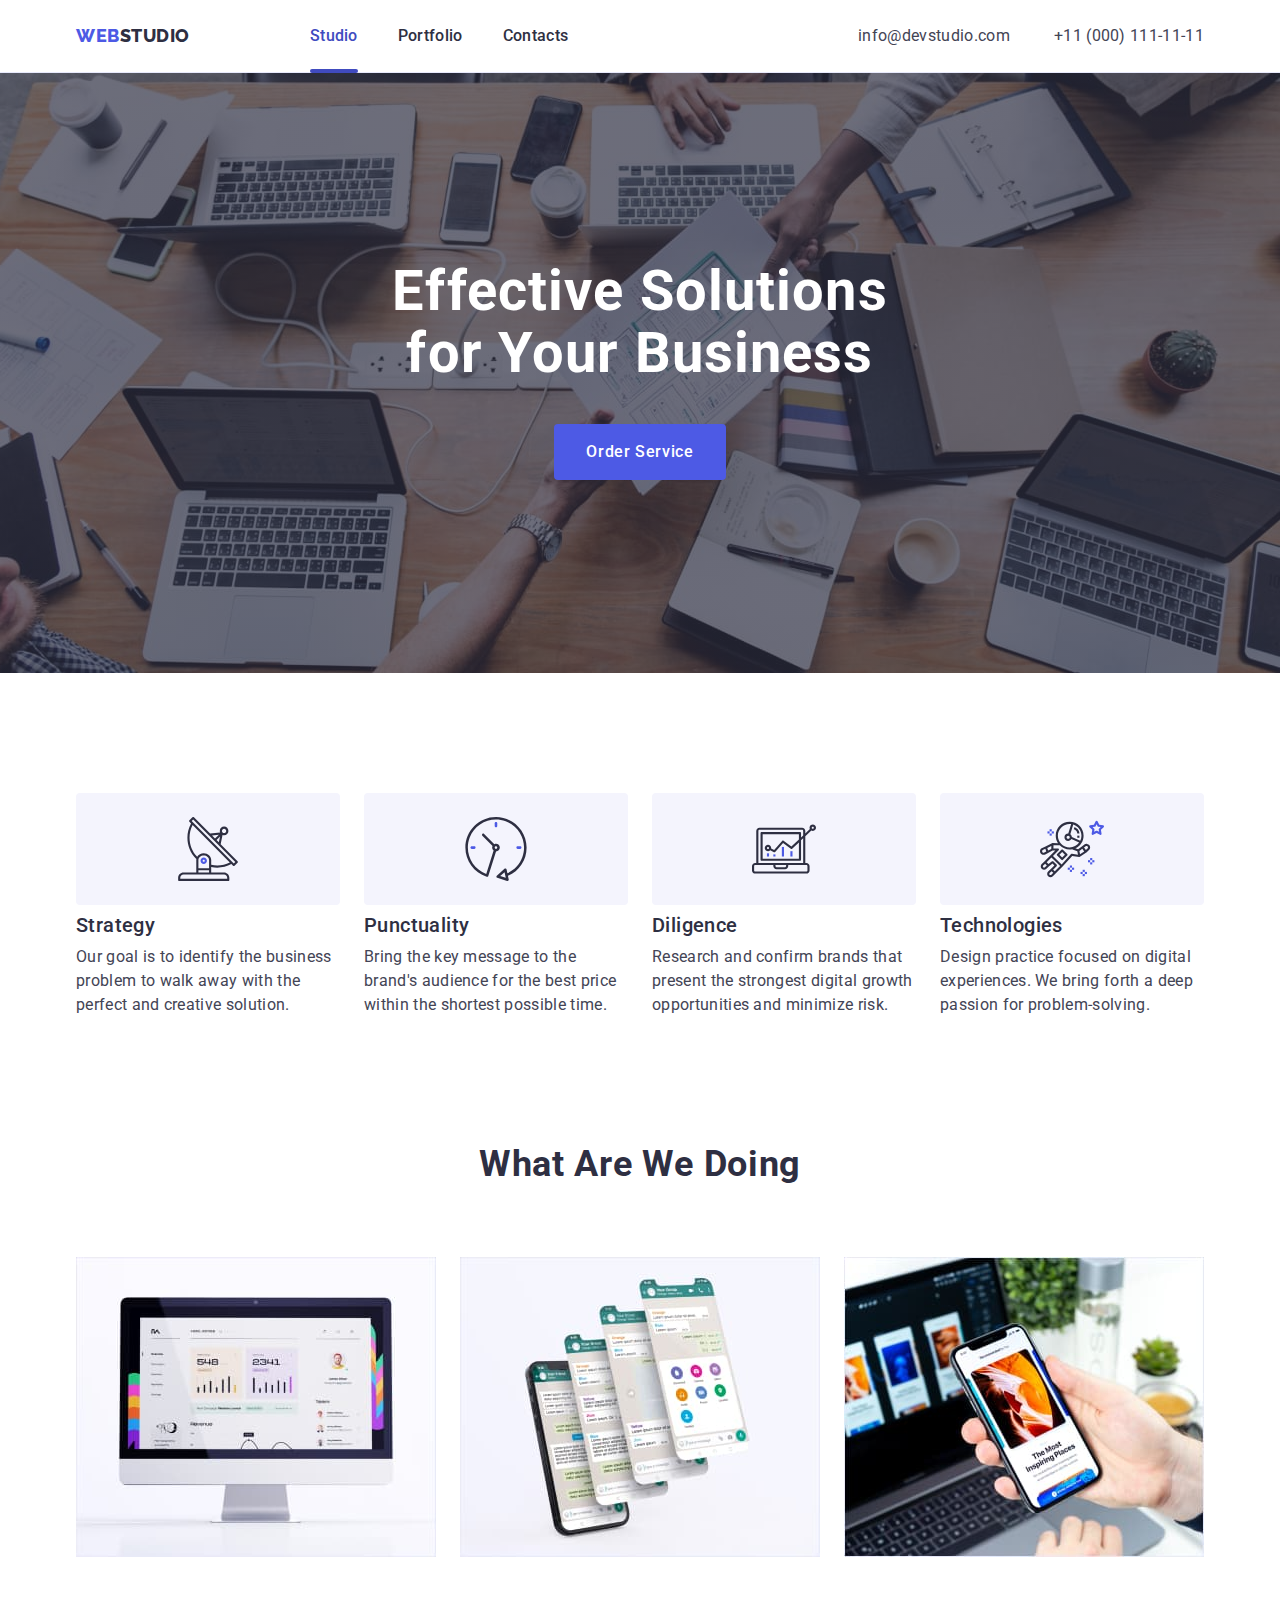
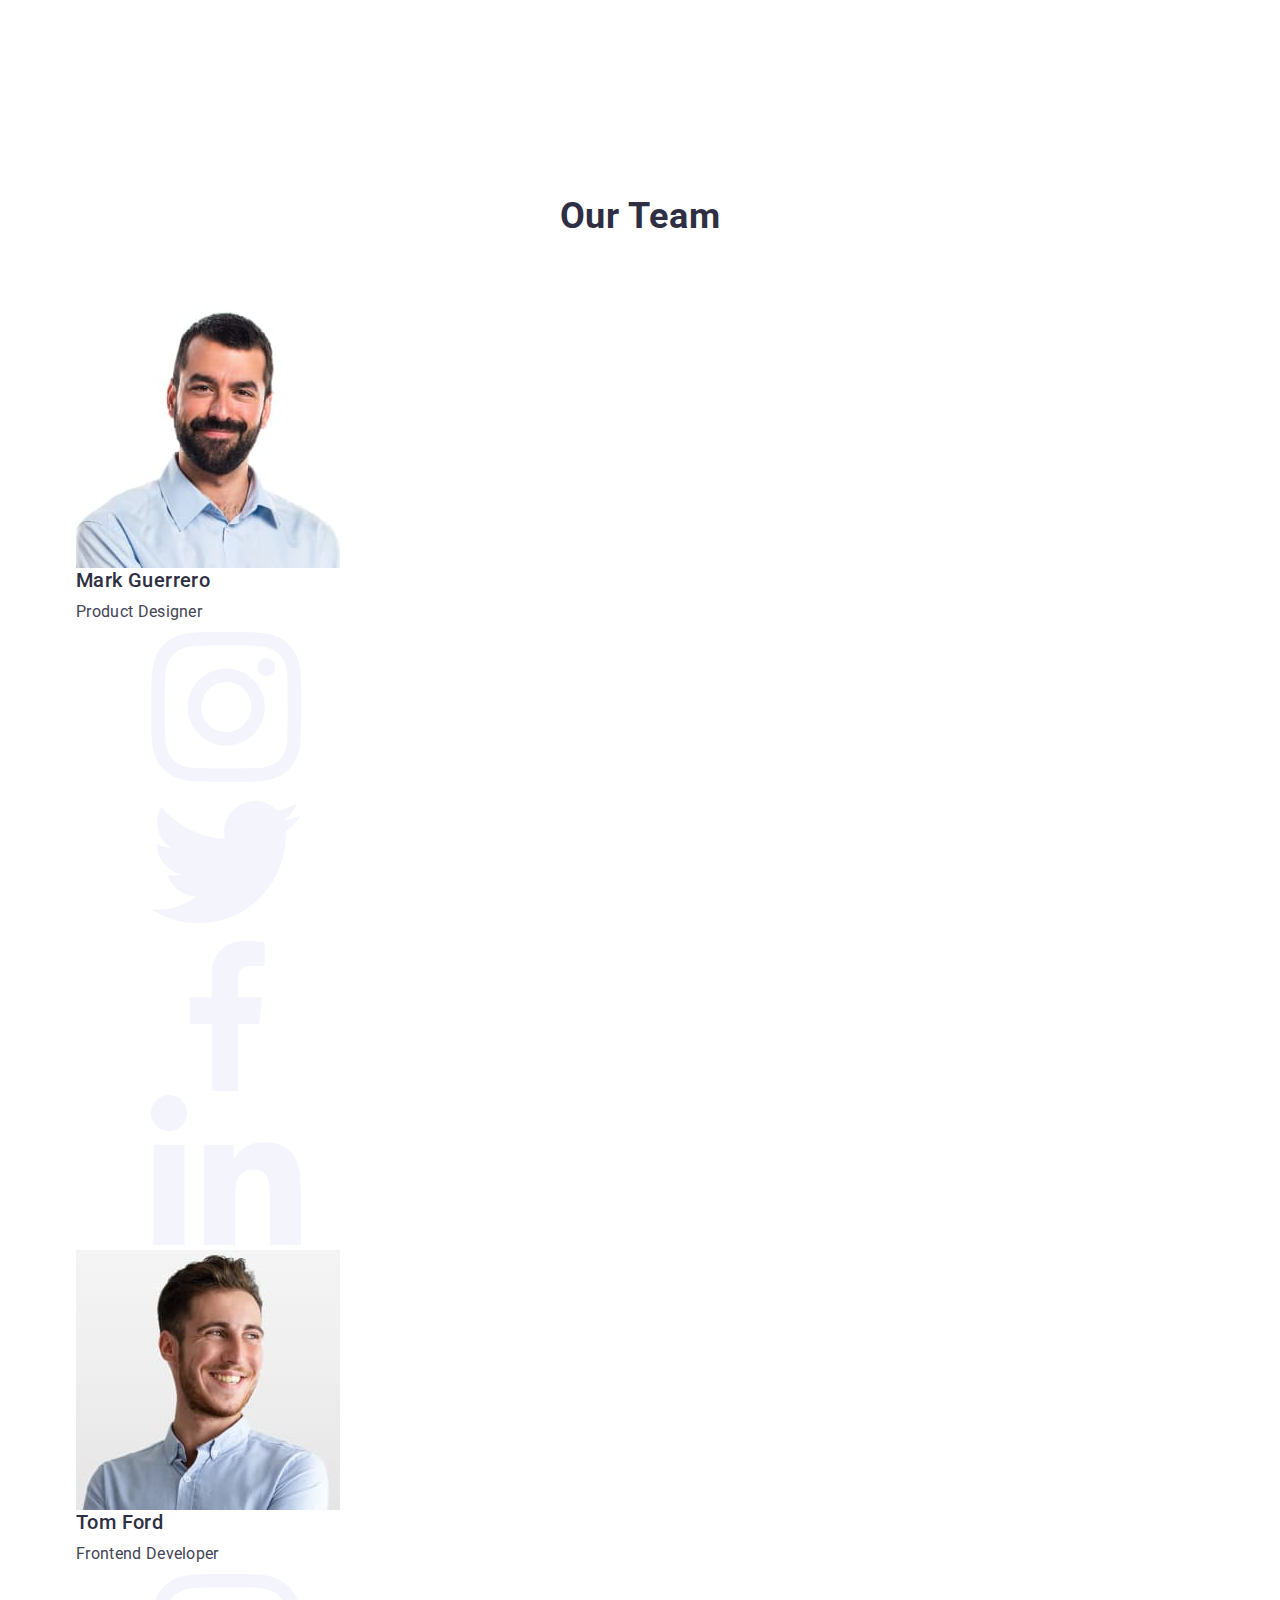
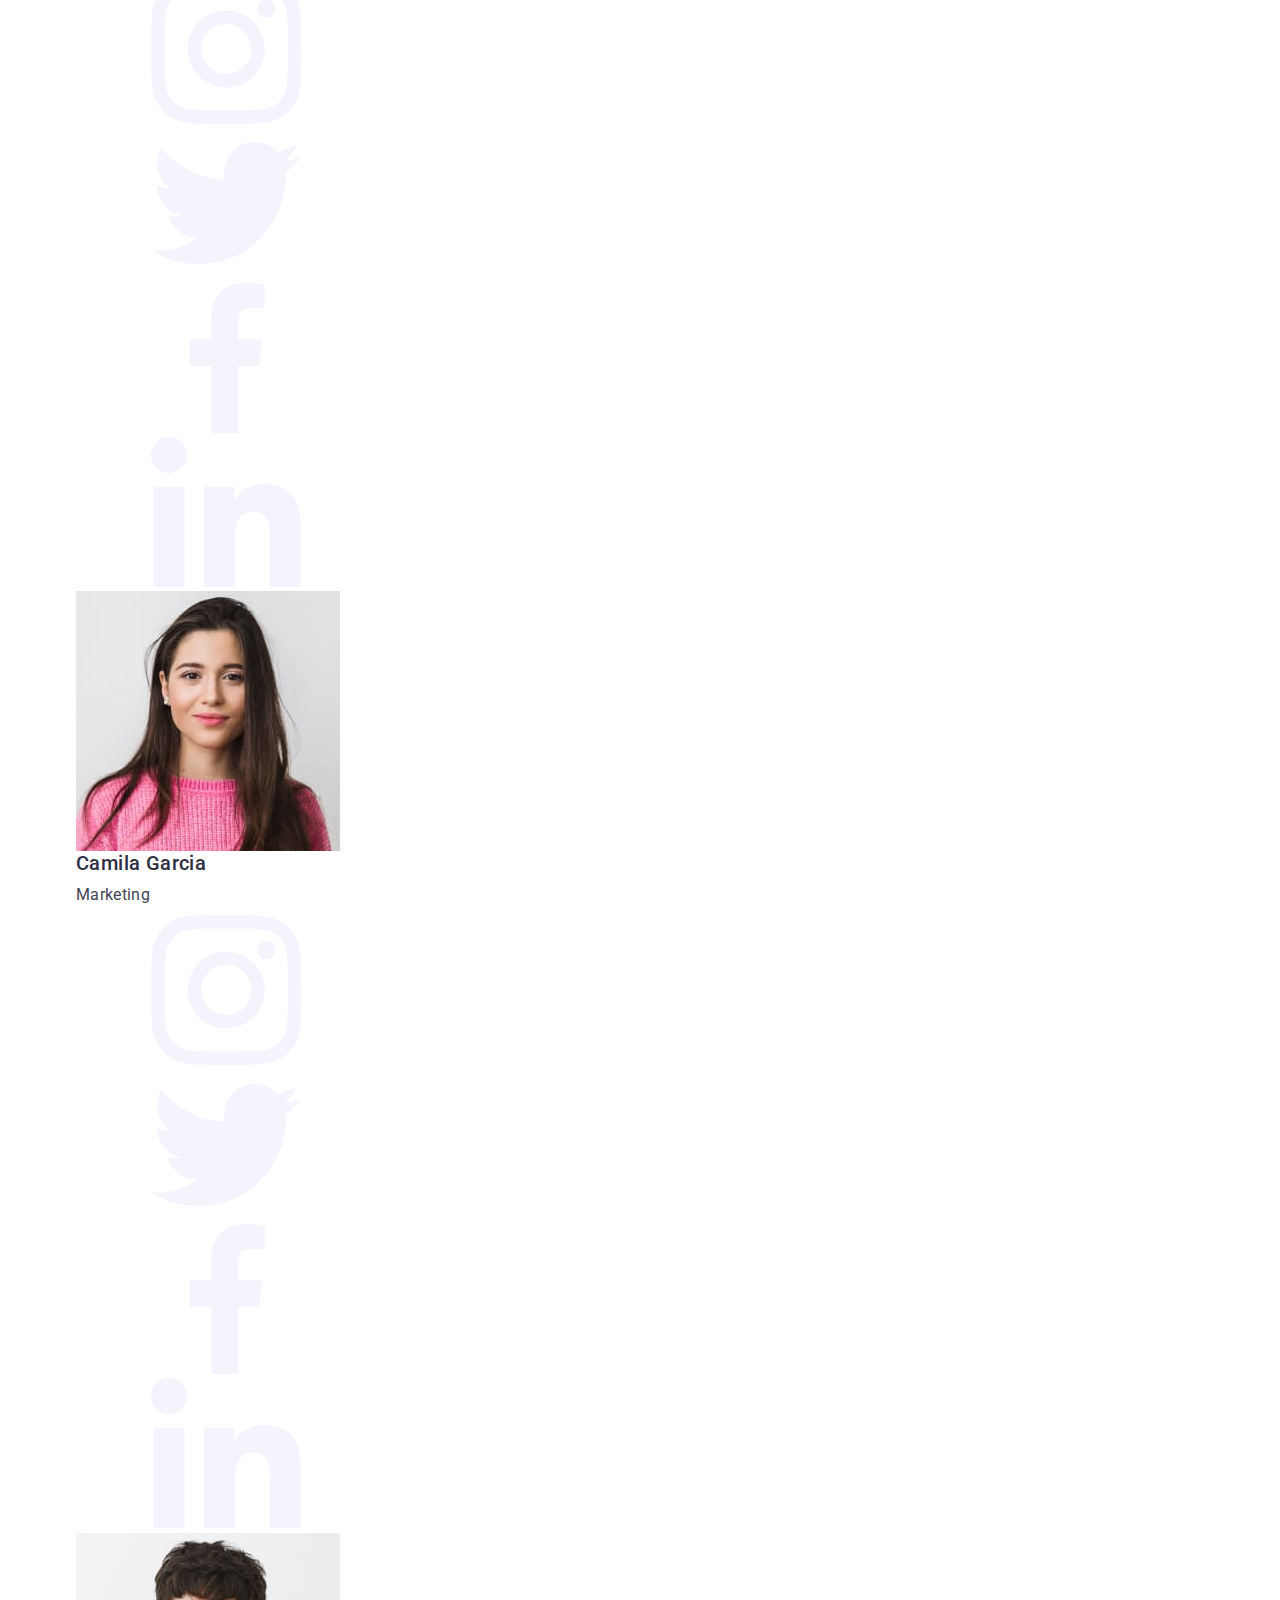
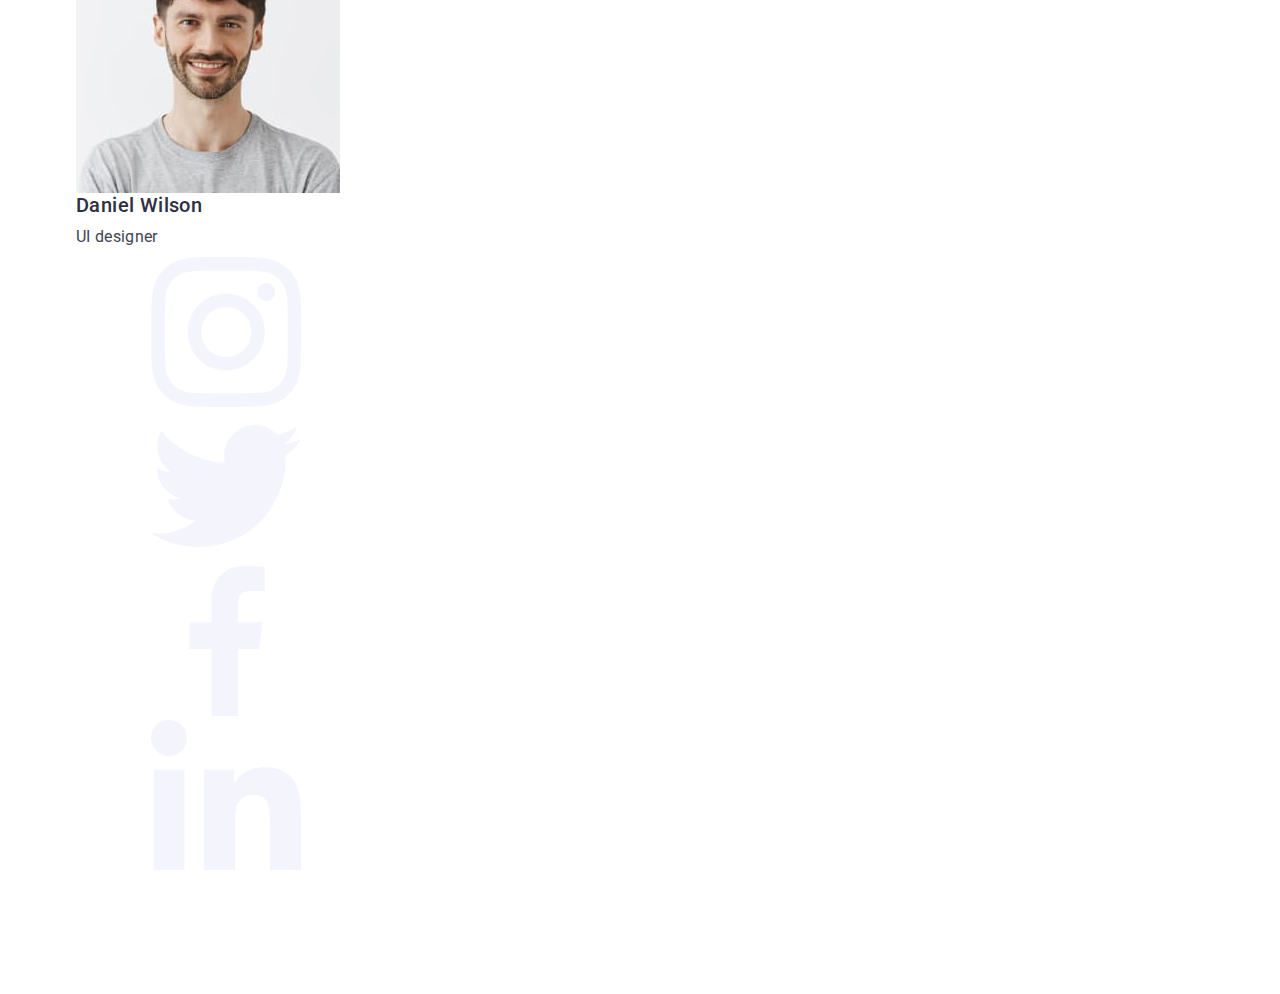
==== commit 722444e3: "hzhzhz" ====
--- a/index.html
+++ b/index.html
@@ -136,7 +136,7 @@
         </div>
       </section>
       <!-- Преимущества -->
-      <!-- <section class="benefits section">
+      <section class="benefits section">
         <div class="container">
           <ul class="menu-benefits list">
             <li class="menu-item-benefits">
@@ -189,9 +189,9 @@
             </li>
           </ul>
         </div>
-      </section> -->
+      </section>
       <!-- Примеры работ -->
-      <!-- <section class="example section">
+      <section class="example section">
         <div class="container">
           <h2 class="section-title">What are we doing</h2>
           <ul class="menu-example list">
@@ -218,9 +218,9 @@
             </li>
           </ul>
         </div>
-      </section> -->
+      </section>
       <!-- Команда -->
-      <!-- <section class="team section">
+      <section class="team section">
         <div class="container">
           <h2 class="section-title">Our Team</h2>
           <ul class="menu-team list">
@@ -374,7 +374,7 @@
             </li>
           </ul>
         </div>
-      </section> -->
+      </section>
       <!-- Сustomers -->
       <!-- <section class="section">
         <div class="container">
--- a/css/main.min.css
+++ b/css/main.min.css
@@ -1 +1 @@
-:root{--accent-color: #404bbf;--primary-color: #434455;--primary-brand: #4d5ae5;--secondary-color: #2e2f42;--basic-white-color: #ffffff;--250ms-animation: 250ms cubic-bezier(0.4, 0, 0.2, 1)}.visually-hiden{position:absolute;width:1px;height:1px;margin:-1px;padding:0;overflow:hidden;border:0;clip:rect(0 0 0 0)}body{font-family:"Roboto",sans-serif;color:var(--primary-color);background-color:var(--basic-white-color);font-size:16px}h1,h2,h3,h4,p{margin-top:0;margin-bottom:0}ul,ol{margin-top:0;margin-bottom:0;padding-left:0}img{display:block}.list{list-style:none}.link{text-decoration:none}.section{padding-top:120px;padding-bottom:120px}.container{max-width:428px;padding-left:15px;padding-right:15px;margin-left:auto;margin-right:auto}@media screen and (min-width: 768px){.container{max-width:768px}}@media screen and (min-width: 1200px){.container{max-width:1158px}}.section-title{font-size:36px;line-height:1.1;text-align:center;letter-spacing:.02em;text-transform:capitalize;margin-bottom:72px;color:var(--secondary-color)}.section-subtitle{font-weight:500;font-size:20px;line-height:1.2;letter-spacing:.02em;margin-bottom:8px;color:var(--secondary-color)}.section-description{line-height:1.5;letter-spacing:.02em;margin-bottom:8px;color:var(--primary-color)}.modal-btn{margin-top:48px;margin-right:auto;margin-left:auto;padding-top:16px;padding-bottom:16px;padding-left:32px;padding-right:32px;border-radius:4px;border:none;font-weight:500;font-size:16px;line-height:1.5;display:-webkit-box;display:-ms-flexbox;display:flex;-webkit-box-align:center;-ms-flex-align:center;align-items:center;letter-spacing:.04em;cursor:pointer;color:var(--basic-white-color);background-color:var(--primary-brand);-webkit-transition:background-color var(--250ms-animation);transition:background-color var(--250ms-animation)}.modal-btn:hover,.modal-btn:focus{background-color:var(--accent-color)}.modal-close-btn{display:-webkit-box;display:-ms-flexbox;display:flex;-webkit-box-pack:center;-ms-flex-pack:center;justify-content:center;-webkit-box-align:center;-ms-flex-align:center;align-items:center;width:24px;height:24px;position:absolute;top:24px;right:24px;border-radius:50%;cursor:pointer;background:#e7e9fc;fill:#000;border:1px solid rgba(0,0,0,.1);-webkit-filter:drop-shadow(0px 4px 4px rgba(0, 0, 0, 0.25));filter:drop-shadow(0px 4px 4px rgba(0, 0, 0, 0.25));-webkit-transition:color var(--250ms-animation);transition:color var(--250ms-animation)}.icon-close-modal-btn:hover,.icon-close-modal-btn:focus,.modal-close-btn:hover,.modal-close-btn:focus{background:var(--accent-color);fill:#fff}.modal-form-submit{display:-webkit-box;display:-ms-flexbox;display:flex;-webkit-box-pack:center;-ms-flex-pack:center;justify-content:center;width:169px;margin-right:auto;margin-left:auto;padding-top:16px;padding-bottom:16px;padding-left:32px;padding-right:32px;border-radius:4px;border:none;font-weight:500;font-size:16px;line-height:1.5;display:flex;-webkit-box-align:center;-ms-flex-align:center;align-items:center;letter-spacing:.04em;cursor:pointer;color:#fff;background-color:var(--primary-brand);-webkit-transition:background-color var(--250ms-animation);transition:background-color var(--250ms-animation)}.modal-form-submit:hover,.modal-form-submit:focus{background-color:var(--accent-color)}.footer-modal-form-submit{display:-webkit-box;display:-ms-flexbox;display:flex;-webkit-box-pack:center;-ms-flex-pack:center;justify-content:center;-webkit-box-align:center;-ms-flex-align:center;align-items:center;width:165px;height:40px;margin-left:24px;background:var(--primary-brand);border-radius:4px;border:none;cursor:pointer;font-weight:500;font-size:16px;line-height:2;color:#fff}.footer-modal-form-submit{display:-webkit-box;display:-ms-flexbox;display:flex;-webkit-box-pack:center;-ms-flex-pack:center;justify-content:center;-webkit-box-align:center;-ms-flex-align:center;align-items:center;width:165px;height:40px;margin-left:24px;background:var(--primary-brand);border-radius:4px;border:none;cursor:pointer;font-weight:500;font-size:16px;line-height:2;color:#fff}.menu-portfolio-button{display:-webkit-box;display:-ms-flexbox;display:flex;-webkit-box-pack:center;-ms-flex-pack:center;justify-content:center;-webkit-column-gap:24px;-moz-column-gap:24px;column-gap:24px}.menu-btn{border:none;border-radius:4px;padding:12px 24px;font-weight:500;font-size:16px;line-height:1.5;display:-webkit-box;display:-ms-flexbox;display:flex;-webkit-box-align:center;-ms-flex-align:center;align-items:center;text-align:center;letter-spacing:.04em;cursor:pointer;color:var(--primary-brand);-webkit-transition:color var(--250ms-animation),background-color var(--250ms-animation),-webkit-box-shadow var(--250ms-animation);transition:color var(--250ms-animation),background-color var(--250ms-animation),-webkit-box-shadow var(--250ms-animation);transition:color var(--250ms-animation),background-color var(--250ms-animation),box-shadow var(--250ms-animation);transition:color var(--250ms-animation),background-color var(--250ms-animation),box-shadow var(--250ms-animation),-webkit-box-shadow var(--250ms-animation)}.menu-btn:hover,.menu-btn:focus{background-color:var(--accent-color);color:#fff;-webkit-box-shadow:0px 3px 1px rgba(0,0,0,.1),0px 2px 1px rgba(0,0,0,.08),0px 2px 2px rgba(0,0,0,.12);box-shadow:0px 3px 1px rgba(0,0,0,.1),0px 2px 1px rgba(0,0,0,.08),0px 2px 2px rgba(0,0,0,.12)}@media screen and (max-width: 767px){.menu{display:none}.main-address{display:none}.mobile-menu-open{background-color:rgba(0,0,0,0);border:none;padding:0;line-height:0}.logo{font-family:"Raleway",sans-serif;font-weight:800;font-size:18px;line-height:1.33;letter-spacing:.03em;color:var(--secondary-color);margin-right:76px}}.page-header{padding-top:24px;padding-bottom:24px}.page-header-container{display:-webkit-box;display:-ms-flexbox;display:flex;-webkit-box-align:center;-ms-flex-align:center;align-items:center;-webkit-box-pack:justify;-ms-flex-pack:justify;justify-content:space-between}@media screen and (min-width: 768px){.mobile-menu-open{display:none}.page-nav{display:-webkit-box;display:-ms-flexbox;display:flex;text-align:center}.logo{font-family:"Raleway",sans-serif;font-weight:800;font-size:18px;line-height:1.33;letter-spacing:.03em;color:var(--secondary-color);margin-right:120px}.menu{display:-webkit-box;display:-ms-flexbox;display:flex;text-align:center}.menu-item{position:relative}.menu-item:not(:last-child){margin-right:40px}.menu-link{font-weight:500;line-height:1.5;letter-spacing:.02em;color:var(--secondary-color);-webkit-transition:color var(--250ms-animation);transition:color var(--250ms-animation)}.menu-link:hover,.menu-link:focus{color:var(--accent-color)}.address-menu{display:-webkit-box;display:-ms-flexbox;display:flex;text-align:center;-webkit-box-orient:vertical;-webkit-box-direction:normal;-ms-flex-direction:column;flex-direction:column;gap:4px}.contact-link{font-style:normal;font-weight:400;font-size:12px;line-height:1.33;letter-spacing:.04em;color:var(--primary-color);-webkit-transition:color var(--250ms-animation);transition:color var(--250ms-animation)}.contact-link:hover,.contact-link:focus{color:var(--accent-color)}.current::after{position:absolute;left:0;top:45px;content:"";display:block;width:100%;height:4px;border-radius:2px;background-color:var(--accent-color);-webkit-transition:opacity var(--250ms-animation);transition:opacity var(--250ms-animation);opacity:1}.current{color:var(--accent-color)}}@media screen and (min-width: 1200px){.page-header{padding-top:24px;padding-bottom:24px;border-bottom:1px solid #e7e9fc}.contact-link{font-style:normal;font-weight:400;font-size:16px;line-height:1.5;letter-spacing:.02em;color:var(--primary-color);-webkit-transition:color var(--250ms-animation);transition:color var(--250ms-animation)}.contact-link:hover,.contact-link:focus{color:var(--accent-color)}.main-address{display:-webkit-box;display:-ms-flexbox;display:flex;-webkit-box-align:center;-ms-flex-align:center;align-items:center}.address-menu{display:-webkit-box;display:-ms-flexbox;display:flex;-webkit-box-align:center;-ms-flex-align:center;align-items:center;-webkit-box-orient:horizontal;-webkit-box-direction:normal;-ms-flex-direction:row;flex-direction:row}.mail{margin-left:auto;margin-right:40px}}.logo-spn{color:var(--primary-brand)}.logo-footer{font-family:"Raleway",sans-serif;font-weight:800;font-size:18px;line-height:1.2;color:#f4f4fd}.logo-spn-footer{color:var(--primary-brand)}@media screen and (max-width: 767px){.hero{background-color:var(--secondary-color);padding-top:112px;padding-bottom:112px}.hero-background{width:100%;height:432px;margin-right:auto;margin-left:auto;background-image:-webkit-gradient(linear, left top, right top, from(rgba(46, 47, 66, 0.7)), to(rgba(46, 47, 66, 0.7))),url("../images/people-office-hero-mob.jpg");background-image:linear-gradient(to right, rgba(46, 47, 66, 0.7), rgba(46, 47, 66, 0.7)),url("../images/people-office-hero-mob.jpg");background-repeat:no-repeat;background-position:center;background-size:cover}.hero-title{max-width:320px;margin-right:auto;margin-left:auto;font-weight:700;font-size:36px;line-height:1.1;text-align:center;letter-spacing:.02em;color:var(--basic-white-color)}.modal-btn{margin-top:72px}}@media screen and (min-width: 768px){.hero{background-color:var(--secondary-color);padding-top:112px;padding-bottom:112px}.hero-background{height:436px;background-image:-webkit-gradient(linear, left top, right top, from(rgba(46, 47, 66, 0.7)), to(rgba(46, 47, 66, 0.7))),url("../images/people-office-hero-tab.jpg");background-image:linear-gradient(to right, rgba(46, 47, 66, 0.7), rgba(46, 47, 66, 0.7)),url("../images/people-office-hero-tab.jpg")}.hero-title{max-width:500px;margin-right:auto;margin-left:auto;font-weight:700;font-size:56px;line-height:1.1;text-align:center;letter-spacing:.02em;color:var(--basic-white-color)}.modal-btn{margin-top:40px}}.benefits{padding-bottom:0}.menu-benefits{display:-webkit-box;display:-ms-flexbox;display:flex;gap:24px}.menu-item-benefits{-ms-flex-preferred-size:calc((100% - 72px)/4);flex-basis:calc((100% - 72px)/4)}.benefits-div-list{display:-webkit-box;display:-ms-flexbox;display:flex;-webkit-box-pack:center;-ms-flex-pack:center;justify-content:center;-webkit-box-align:center;-ms-flex-align:center;align-items:center;width:264px;height:112px;background:#f4f4fd;border-radius:4px;margin-bottom:8px}.menu-example{display:-webkit-box;display:-ms-flexbox;display:flex;gap:24px}.menu-item-img{-ms-flex-preferred-size:calc((100% - 48px)/3);flex-basis:calc((100% - 48px)/3)}.team{background-color:#f4f4fd}.menu-team{display:-webkit-box;display:-ms-flexbox;display:flex;-ms-flex-wrap:wrap;flex-wrap:wrap;gap:24px}.menu-item-team{-ms-flex-preferred-size:calc((100% - 72px)/4);flex-basis:calc((100% - 72px)/4)}.team-card-content-wrapper{text-align:center;background:#fff;-webkit-box-shadow:0px 1px 6px rgba(46,47,66,.08),0px 1px 1px rgba(46,47,66,.16),0px 2px 1px rgba(46,47,66,.08);box-shadow:0px 1px 6px rgba(46,47,66,.08),0px 1px 1px rgba(46,47,66,.16),0px 2px 1px rgba(46,47,66,.08);border-radius:0px 0px 4px 4px;padding-top:32px;padding-bottom:32px}.social-list{display:-webkit-box;display:-ms-flexbox;display:flex;-webkit-box-pack:center;-ms-flex-pack:center;justify-content:center;gap:24px}.social-list-link{display:-webkit-box;display:-ms-flexbox;display:flex;-webkit-box-pack:center;-ms-flex-pack:center;justify-content:center;-webkit-box-align:center;-ms-flex-align:center;align-items:center;width:40px;height:40px;border-radius:50%;background-color:var(--primary-brand);-webkit-transition:background-color var(--250ms-animation);transition:background-color var(--250ms-animation)}.social-list-link:hover,.social-list-link:focus{background-color:var(--accent-color)}.social-list-icon{width:16px;height:16px}.customers-list{display:-webkit-box;display:-ms-flexbox;display:flex;-webkit-box-pack:center;-ms-flex-pack:center;justify-content:center;gap:24px}.customers-list-link{display:-webkit-box;display:-ms-flexbox;display:flex;-webkit-box-pack:center;-ms-flex-pack:center;justify-content:center;-webkit-box-align:center;-ms-flex-align:center;align-items:center;width:168px;height:88px;border:1px solid #8e8f99;border-radius:4px;fill:#8e8f99;-webkit-transition:border var(--250ms-animation),fill var(--250ms-animation);transition:border var(--250ms-animation),fill var(--250ms-animation)}.customers-list-link:hover,.customers-list-link:focus{fill:#404bbf;border:1px solid #404bbf}.footer{background-color:var(--secondary-color);padding-top:100px;padding-bottom:100px}.footer-description{margin-top:16px;width:264px;line-height:1.5;letter-spacing:.02em;color:#e7e9fc}.footer-social-description{font-weight:500;line-height:1.5;letter-spacing:.02em;color:#fff}.footer-main-div{display:-webkit-box;display:-ms-flexbox;display:flex}.footer-right-div{width:208px;margin-left:120px}.footer-social-description{margin-bottom:16px}.footer-social-list{display:-webkit-box;display:-ms-flexbox;display:flex;-webkit-box-pack:center;-ms-flex-pack:center;justify-content:center;-webkit-box-align:center;-ms-flex-align:center;align-items:center;gap:16px}.footer-social-list-icon{width:24px;height:24px}.footer-social-list-link{display:-webkit-box;display:-ms-flexbox;display:flex;-webkit-box-pack:center;-ms-flex-pack:center;justify-content:center;-webkit-box-align:center;-ms-flex-align:center;align-items:center;width:40px;height:40px;border-radius:50%;background:rgba(255,255,255,.1);-webkit-transition:background var(--250ms-animation);transition:background var(--250ms-animation)}.footer-social-list-link:hover,.footer-social-list-link:focus{background-color:#31d0aa}.footer-modal{margin-left:80px}.footer-modal-form{display:-webkit-box;display:-ms-flexbox;display:flex;-webkit-box-pack:center;-ms-flex-pack:center;justify-content:center;-webkit-box-align:center;-ms-flex-align:center;align-items:center}.footer-modal-p{margin-bottom:16px;font-weight:500;line-height:1.5;letter-spacing:.02em;color:#fff}.footer-modal-form-input{outline:none;min-width:264px;height:40px;padding-left:16px;color:#fff;background-color:var(--secondary-color);border:1px solid rgba(255,255,255,.3);-webkit-filter:drop-shadow(0px 4px 4px rgba(0, 0, 0, 0.15));filter:drop-shadow(0px 4px 4px rgba(0, 0, 0, 0.15));border-radius:4px}.footer-modal-form-input::-webkit-input-placeholder{font-weight:400;font-size:12px;line-height:2px;letter-spacing:.04em;color:rgba(255,255,255,.6)}.footer-modal-form-input::-moz-placeholder{font-weight:400;font-size:12px;line-height:2px;letter-spacing:.04em;color:rgba(255,255,255,.6)}.footer-modal-form-input:-ms-input-placeholder{font-weight:400;font-size:12px;line-height:2px;letter-spacing:.04em;color:rgba(255,255,255,.6)}.footer-modal-form-input::-ms-input-placeholder{font-weight:400;font-size:12px;line-height:2px;letter-spacing:.04em;color:rgba(255,255,255,.6)}.footer-modal-form-input::placeholder{font-weight:400;font-size:12px;line-height:2px;letter-spacing:.04em;color:rgba(255,255,255,.6)}.footer-form-icon{display:-webkit-box;display:-ms-flexbox;display:flex;margin-left:16px}.backdrop{position:fixed;z-index:100;top:0;left:0;width:100%;height:100%;background-color:rgba(46,47,66,.4);-webkit-transition:visibility var(--250ms-animation),opacity var(--250ms-animation);transition:visibility var(--250ms-animation),opacity var(--250ms-animation)}.backdrop.is-hidden{opacity:0;visibility:hidden;pointer-events:none}.modal{position:absolute;top:50%;left:50%;-webkit-transform:translate(-50%, -50%);transform:translate(-50%, -50%);width:408px;min-height:584px;background:#fcfcfc;-webkit-box-shadow:0px 1px 1px rgba(0,0,0,.14),0px 1px 3px rgba(0,0,0,.12),0px 2px 1px rgba(0,0,0,.2);box-shadow:0px 1px 1px rgba(0,0,0,.14),0px 1px 3px rgba(0,0,0,.12),0px 2px 1px rgba(0,0,0,.2);border-radius:4px;padding-top:72px;padding-left:24px;padding-right:24px;padding-bottom:24px}.modal-form{display:-webkit-box;display:-ms-flexbox;display:flex;-webkit-box-orient:vertical;-webkit-box-direction:normal;-ms-flex-direction:column;flex-direction:column}.modal-form-field{margin-bottom:8px}.modal-form-field-comment{margin-bottom:16px}.modal-p{display:block;margin-bottom:14px;font-weight:500;line-height:1.5;letter-spacing:.02em;color:var(--secondary-color)}.modal-form-input-desc{display:block;font-style:normal;font-weight:400;font-size:12px;line-height:1.33;letter-spacing:.04em;margin-bottom:4px;color:#8e8f99}.modal-form-input{width:100%;height:40px;border:1px solid rgba(33,33,33,.2);border-radius:4px;padding-left:38px;color:var(--primary-color);-webkit-transition:border-color var(--250ms-animation);transition:border-color var(--250ms-animation)}.modal-form-input:focus{border-color:var(--primary-brand);outline:none}.modal-form-input-wrapper{display:block;position:relative}.modal-form-input-icon{position:absolute;top:50%;left:19px;-webkit-transform:translateY(-50%);transform:translateY(-50%);display:block;width:18px;height:18px;-webkit-transition:fill var(--250ms-animation);transition:fill var(--250ms-animation)}.modal-form-input:focus+.modal-form-input-icon{fill:var(--primary-brand)}.modal-form-comment{display:block;resize:none;width:100%;height:120px;padding:8px 16px;border:1px solid rgba(33,33,33,.2);border-radius:4px;-webkit-transition:border-color var(--250ms-animation);transition:border-color var(--250ms-animation)}.modal-form-comment::-webkit-input-placeholder{font-weight:400;font-size:12px;line-height:1.33;letter-spacing:.04em;color:rgba(117,117,117,.5)}.modal-form-comment::-moz-placeholder{font-weight:400;font-size:12px;line-height:1.33;letter-spacing:.04em;color:rgba(117,117,117,.5)}.modal-form-comment:-ms-input-placeholder{font-weight:400;font-size:12px;line-height:1.33;letter-spacing:.04em;color:rgba(117,117,117,.5)}.modal-form-comment::-ms-input-placeholder{font-weight:400;font-size:12px;line-height:1.33;letter-spacing:.04em;color:rgba(117,117,117,.5)}.modal-form-comment::placeholder{font-weight:400;font-size:12px;line-height:1.33;letter-spacing:.04em;color:rgba(117,117,117,.5)}.modal-form-comment:focus{border-color:var(--primary-brand);outline:none}.modal-form-privacy-policy{color:var(--primary-brand)}.modal-form-chek-desc{display:-webkit-box;display:-ms-flexbox;display:flex;-webkit-box-align:center;-ms-flex-align:center;align-items:center;margin-bottom:24px;font-weight:400;font-size:12px;line-height:1.33;letter-spacing:.04em;color:#757575}.modal-form-chek-desc::before{display:block;width:16px;height:16px;border:1.25px solid var(--secondary-color);border-radius:2px;content:"";cursor:pointer;margin-right:8px;-webkit-transition:background-color var(--250ms-animation),background-image var(--250ms-animation);transition:background-color var(--250ms-animation),background-image var(--250ms-animation)}.modal-form-chek:checked+.modal-form-chek-desc::before{background-color:var(--accent-color);background-image:url("../images/galka-form.svg");background-repeat:no-repeat;background-position:50%,50%}.modal-form-chek:focus+.modal-form-chek-desc::before{outline:1px solid var(--primary-brand)}.menu-portfolio{display:-webkit-box;display:-ms-flexbox;display:flex;-ms-flex-wrap:wrap;flex-wrap:wrap;gap:48px 24px;margin-top:72px}.menu-item-portfolio{-ms-flex-preferred-size:calc((100% - 48px)/3);flex-basis:calc((100% - 48px)/3)}.card-portfolio{display:block;-webkit-transition:-webkit-box-shadow var(--250ms-animation);transition:-webkit-box-shadow var(--250ms-animation);transition:box-shadow var(--250ms-animation);transition:box-shadow var(--250ms-animation), -webkit-box-shadow var(--250ms-animation)}.portfolio{padding-top:96px}.overlay{position:absolute;left:0;top:0;width:100%;height:100%;overflow:auto;-webkit-transform:translate(0, 100%);transform:translate(0, 100%);-webkit-transition:-webkit-transform 250ms cubic-bezier(0.4, 0, 0.2, 1);transition:-webkit-transform 250ms cubic-bezier(0.4, 0, 0.2, 1);transition:transform 250ms cubic-bezier(0.4, 0, 0.2, 1);transition:transform 250ms cubic-bezier(0.4, 0, 0.2, 1), -webkit-transform 250ms cubic-bezier(0.4, 0, 0.2, 1);line-height:1.5;letter-spacing:.02em;margin-bottom:8px;color:#f4f4fd;background-color:var(--primary-brand);padding-top:40px;padding-left:32px;padding-bottom:164px;padding-right:32px}.menu-item-portfolio:hover .overlay{-webkit-transform:translate(0, 0);transform:translate(0, 0)}.portfolio-img-content-wrapper{position:relative;overflow:hidden}.portfolio-card-content-wrapper{background:#fff;border:1px solid #e7e9fc;padding-top:32px;padding-bottom:32px;padding-left:16px}.menu-portfolio .card-portfolio:hover,.menu-portfolio .card-portfolio:focus{-webkit-box-shadow:0px 1px 6px rgba(46,47,66,.08),0px 1px 1px rgba(46,47,66,.16),0px 2px 1px rgba(46,47,66,.08);box-shadow:0px 1px 6px rgba(46,47,66,.08),0px 1px 1px rgba(46,47,66,.16),0px 2px 1px rgba(46,47,66,.08)}.menu-portfolio .card-portfolio:hover .portfolio-card-content-wrapper,.menu-portfolio .card-portfolio:focus .portfolio-card-content-wrapper{border:.5px solid #f4f4fd}@media screen and (max-width: 767px){.mobile-menu{position:fixed;width:100%;height:100%;z-index:999;top:0;left:0;background-color:var(--basic-white-color);opacity:0;visibility:hidden;pointer-events:none;-webkit-transition:opacity var(--250ms-animation),visibility var(--250ms-animation),pointer-events var(--250ms-animation);transition:opacity var(--250ms-animation),visibility var(--250ms-animation),pointer-events var(--250ms-animation)}.mobile-menu.is-open{opacity:1;visibility:visible;pointer-events:auto}.mobile-menu-container{position:relative;display:-webkit-box;display:-ms-flexbox;display:flex;width:100%;height:100%;-webkit-box-orient:vertical;-webkit-box-direction:normal;-ms-flex-flow:column;flex-flow:column;padding:40px}.mobile-menu-close-btn{line-height:0;display:-webkit-box;display:-ms-flexbox;display:flex;-webkit-box-pack:center;-ms-flex-pack:center;justify-content:center;-webkit-box-align:center;-ms-flex-align:center;align-items:center;width:24px;height:24px;position:absolute;top:24px;right:24px;border-radius:50%;cursor:pointer;background:#e7e9fc;fill:#000;border:1px solid rgba(0,0,0,.1)}.mobile-menu-close-btn:hover,.mobile-menu-close-btn:focus{background:var(--accent-color);fill:#fff}.mobile-menu-nav{display:-webkit-box;display:-ms-flexbox;display:flex;-webkit-box-orient:vertical;-webkit-box-direction:normal;-ms-flex-flow:column;flex-flow:column;padding-top:40px;margin-bottom:auto;gap:40px}.mobile-menu-item-link{font-weight:700;font-size:36px;line-height:1.1;letter-spacing:.02em;color:var(--secondary-color);-webkit-transition:color var(--250ms-animation);transition:color var(--250ms-animation)}.mobile-menu-item-link:hover,.mobile-menu-item-link:focus{color:var(--accent-color)}.mobile-menu-address{display:-webkit-box;display:-ms-flexbox;display:flex;-webkit-box-orient:vertical;-webkit-box-direction:normal;-ms-flex-flow:column;flex-flow:column;gap:40px;margin-bottom:48px}.mobile-contact-link-phone{font-weight:600;font-size:36px;line-height:1.1;color:var(--primary-brand)}.mobile-contact-link{font-weight:500;font-size:20px;line-height:1.2;letter-spacing:.02em;color:var(--primary-color)}.mobile-social-list{display:-webkit-box;display:-ms-flexbox;display:flex;-webkit-box-pack:start;-ms-flex-pack:start;justify-content:flex-start;gap:56px}.mobile-social-list-icon{width:24px;height:24px}}@media screen and (min-width: 768px){.mobile-menu{display:none}}/*# sourceMappingURL=main.min.css.map */+:root{--accent-color: #404bbf;--primary-color: #434455;--primary-brand: #4d5ae5;--secondary-color: #2e2f42;--basic-white-color: #ffffff;--250ms-animation: 250ms cubic-bezier(0.4, 0, 0.2, 1)}.visually-hiden{position:absolute;width:1px;height:1px;margin:-1px;padding:0;overflow:hidden;border:0;clip:rect(0 0 0 0)}body{font-family:"Roboto",sans-serif;color:var(--primary-color);background-color:var(--basic-white-color);font-size:16px}h1,h2,h3,h4,p{margin-top:0;margin-bottom:0}ul,ol{margin-top:0;margin-bottom:0;padding-left:0}img{display:block}.list{list-style:none}.link{text-decoration:none}.section{padding-top:120px;padding-bottom:120px}.container{max-width:428px;padding-left:15px;padding-right:15px;margin-left:auto;margin-right:auto}@media screen and (min-width: 768px){.container{max-width:768px}}@media screen and (min-width: 1200px){.container{max-width:1158px}}.section-title{font-size:36px;line-height:1.1;text-align:center;letter-spacing:.02em;text-transform:capitalize;margin-bottom:72px;color:var(--secondary-color)}.section-subtitle{font-weight:500;font-size:20px;line-height:1.2;letter-spacing:.02em;margin-bottom:8px;color:var(--secondary-color)}.section-description{line-height:1.5;letter-spacing:.02em;margin-bottom:8px;color:var(--primary-color)}.modal-btn{margin-top:48px;margin-right:auto;margin-left:auto;padding-top:16px;padding-bottom:16px;padding-left:32px;padding-right:32px;border-radius:4px;border:none;font-weight:500;font-size:16px;line-height:1.5;display:-webkit-box;display:-ms-flexbox;display:flex;-webkit-box-align:center;-ms-flex-align:center;align-items:center;letter-spacing:.04em;cursor:pointer;color:var(--basic-white-color);background-color:var(--primary-brand);-webkit-transition:background-color var(--250ms-animation);transition:background-color var(--250ms-animation)}.modal-btn:hover,.modal-btn:focus{background-color:var(--accent-color)}.modal-close-btn{display:-webkit-box;display:-ms-flexbox;display:flex;-webkit-box-pack:center;-ms-flex-pack:center;justify-content:center;-webkit-box-align:center;-ms-flex-align:center;align-items:center;width:24px;height:24px;position:absolute;top:24px;right:24px;border-radius:50%;cursor:pointer;background:#e7e9fc;fill:#000;border:1px solid rgba(0,0,0,.1);-webkit-filter:drop-shadow(0px 4px 4px rgba(0, 0, 0, 0.25));filter:drop-shadow(0px 4px 4px rgba(0, 0, 0, 0.25));-webkit-transition:color var(--250ms-animation);transition:color var(--250ms-animation)}.icon-close-modal-btn:hover,.icon-close-modal-btn:focus,.modal-close-btn:hover,.modal-close-btn:focus{background:var(--accent-color);fill:#fff}.modal-form-submit{display:-webkit-box;display:-ms-flexbox;display:flex;-webkit-box-pack:center;-ms-flex-pack:center;justify-content:center;width:169px;margin-right:auto;margin-left:auto;padding-top:16px;padding-bottom:16px;padding-left:32px;padding-right:32px;border-radius:4px;border:none;font-weight:500;font-size:16px;line-height:1.5;display:flex;-webkit-box-align:center;-ms-flex-align:center;align-items:center;letter-spacing:.04em;cursor:pointer;color:#fff;background-color:var(--primary-brand);-webkit-transition:background-color var(--250ms-animation);transition:background-color var(--250ms-animation)}.modal-form-submit:hover,.modal-form-submit:focus{background-color:var(--accent-color)}.footer-modal-form-submit{display:-webkit-box;display:-ms-flexbox;display:flex;-webkit-box-pack:center;-ms-flex-pack:center;justify-content:center;-webkit-box-align:center;-ms-flex-align:center;align-items:center;width:165px;height:40px;margin-left:24px;background:var(--primary-brand);border-radius:4px;border:none;cursor:pointer;font-weight:500;font-size:16px;line-height:2;color:#fff}.footer-modal-form-submit{display:-webkit-box;display:-ms-flexbox;display:flex;-webkit-box-pack:center;-ms-flex-pack:center;justify-content:center;-webkit-box-align:center;-ms-flex-align:center;align-items:center;width:165px;height:40px;margin-left:24px;background:var(--primary-brand);border-radius:4px;border:none;cursor:pointer;font-weight:500;font-size:16px;line-height:2;color:#fff}.menu-portfolio-button{display:-webkit-box;display:-ms-flexbox;display:flex;-webkit-box-pack:center;-ms-flex-pack:center;justify-content:center;-webkit-column-gap:24px;-moz-column-gap:24px;column-gap:24px}.menu-btn{border:none;border-radius:4px;padding:12px 24px;font-weight:500;font-size:16px;line-height:1.5;display:-webkit-box;display:-ms-flexbox;display:flex;-webkit-box-align:center;-ms-flex-align:center;align-items:center;text-align:center;letter-spacing:.04em;cursor:pointer;color:var(--primary-brand);-webkit-transition:color var(--250ms-animation),background-color var(--250ms-animation),-webkit-box-shadow var(--250ms-animation);transition:color var(--250ms-animation),background-color var(--250ms-animation),-webkit-box-shadow var(--250ms-animation);transition:color var(--250ms-animation),background-color var(--250ms-animation),box-shadow var(--250ms-animation);transition:color var(--250ms-animation),background-color var(--250ms-animation),box-shadow var(--250ms-animation),-webkit-box-shadow var(--250ms-animation)}.menu-btn:hover,.menu-btn:focus{background-color:var(--accent-color);color:#fff;-webkit-box-shadow:0px 3px 1px rgba(0,0,0,.1),0px 2px 1px rgba(0,0,0,.08),0px 2px 2px rgba(0,0,0,.12);box-shadow:0px 3px 1px rgba(0,0,0,.1),0px 2px 1px rgba(0,0,0,.08),0px 2px 2px rgba(0,0,0,.12)}@media screen and (max-width: 767px){.menu{display:none}.main-address{display:none}.mobile-menu-open{background-color:rgba(0,0,0,0);border:none;padding:0;line-height:0}.logo{font-family:"Raleway",sans-serif;font-weight:800;font-size:18px;line-height:1.33;letter-spacing:.03em;color:var(--secondary-color);margin-right:76px}.page-nav{display:-webkit-box;display:-ms-flexbox;display:flex;text-align:center;padding-top:24px;padding-bottom:24px}}.page-header-container{display:-webkit-box;display:-ms-flexbox;display:flex;-webkit-box-align:center;-ms-flex-align:center;align-items:center;-webkit-box-pack:justify;-ms-flex-pack:justify;justify-content:space-between}@media screen and (min-width: 768px){.mobile-menu-open{display:none}.page-nav{display:-webkit-box;display:-ms-flexbox;display:flex;text-align:center;padding-top:24px;padding-bottom:24px}.logo{font-family:"Raleway",sans-serif;font-weight:800;font-size:18px;line-height:1.33;letter-spacing:.03em;color:var(--secondary-color);margin-right:120px}.menu{display:-webkit-box;display:-ms-flexbox;display:flex;text-align:center}.menu-item{position:relative}.menu-item:not(:last-child){margin-right:40px}.menu-link{font-weight:500;line-height:1.5;letter-spacing:.02em;color:var(--secondary-color);-webkit-transition:color var(--250ms-animation);transition:color var(--250ms-animation)}.menu-link:hover,.menu-link:focus{color:var(--accent-color)}.address-menu{display:-webkit-box;display:-ms-flexbox;display:flex;text-align:center;-webkit-box-orient:vertical;-webkit-box-direction:normal;-ms-flex-direction:column;flex-direction:column;gap:4px}.contact-link{font-style:normal;font-weight:400;font-size:12px;line-height:1.33;letter-spacing:.04em;color:var(--primary-color);-webkit-transition:color var(--250ms-animation);transition:color var(--250ms-animation)}.contact-link:hover,.contact-link:focus{color:var(--accent-color)}.current::after{position:absolute;left:0;top:45px;content:"";display:block;width:100%;height:4px;border-radius:2px;background-color:var(--accent-color);-webkit-transition:opacity var(--250ms-animation);transition:opacity var(--250ms-animation);opacity:1}.current{color:var(--accent-color)}}@media screen and (min-width: 1200px){.page-header{border-bottom:1px solid #e7e9fc}.contact-link{font-style:normal;font-weight:400;font-size:16px;line-height:1.5;letter-spacing:.02em;color:var(--primary-color);-webkit-transition:color var(--250ms-animation);transition:color var(--250ms-animation)}.contact-link:hover,.contact-link:focus{color:var(--accent-color)}.main-address{display:-webkit-box;display:-ms-flexbox;display:flex;-webkit-box-align:center;-ms-flex-align:center;align-items:center}.address-menu{display:-webkit-box;display:-ms-flexbox;display:flex;-webkit-box-align:center;-ms-flex-align:center;align-items:center;-webkit-box-orient:horizontal;-webkit-box-direction:normal;-ms-flex-direction:row;flex-direction:row}.mail{margin-left:auto;margin-right:40px}}.logo-spn{color:var(--primary-brand)}.logo-footer{font-family:"Raleway",sans-serif;font-weight:800;font-size:18px;line-height:1.2;color:#f4f4fd}.logo-spn-footer{color:var(--primary-brand)}@media screen and (max-width: 767px){.hero{background-color:var(--secondary-color);padding-top:112px;padding-bottom:112px}.hero-background{width:100%;height:432px;margin-right:auto;margin-left:auto;background-image:-webkit-gradient(linear, left top, right top, from(rgba(46, 47, 66, 0.7)), to(rgba(46, 47, 66, 0.7))),url("../images/people-office-hero-mob.jpg");background-image:linear-gradient(to right, rgba(46, 47, 66, 0.7), rgba(46, 47, 66, 0.7)),url("../images/people-office-hero-mob.jpg");background-repeat:no-repeat;background-position:center;background-size:cover}.hero-title{max-width:320px;margin-right:auto;margin-left:auto;font-weight:700;font-size:36px;line-height:1.1;text-align:center;letter-spacing:.02em;color:var(--basic-white-color)}.modal-btn{margin-top:72px}}@media screen and (min-width: 768px){.hero{background-color:var(--secondary-color);padding-top:112px;padding-bottom:112px}.hero-background{height:436px;margin-right:auto;margin-left:auto;background-image:-webkit-gradient(linear, left top, right top, from(rgba(46, 47, 66, 0.7)), to(rgba(46, 47, 66, 0.7))),url("../images/people-office-hero-tab.jpg");background-image:linear-gradient(to right, rgba(46, 47, 66, 0.7), rgba(46, 47, 66, 0.7)),url("../images/people-office-hero-tab.jpg");background-repeat:no-repeat;background-position:center;background-size:cover}.hero-title{max-width:500px;margin-right:auto;margin-left:auto;font-weight:700;font-size:56px;line-height:1.1;text-align:center;letter-spacing:.02em;color:var(--basic-white-color)}.modal-btn{margin-top:40px}}@media screen and (min-width: 1200px){.hero{background-color:var(--secondary-color);padding-top:188px;padding-bottom:188px}.hero-background{max-width:1440px;height:600px;margin-right:auto;margin-left:auto;background-image:-webkit-gradient(linear, left top, right top, from(rgba(46, 47, 66, 0.7)), to(rgba(46, 47, 66, 0.7))),url("../images/people-office-hero.jpg");background-image:linear-gradient(to right, rgba(46, 47, 66, 0.7), rgba(46, 47, 66, 0.7)),url("../images/people-office-hero.jpg");background-repeat:no-repeat;background-position:center;background-size:cover}.hero-title{max-width:500px;margin-right:auto;margin-left:auto;font-weight:700;font-size:56px;line-height:1.1;text-align:center;letter-spacing:.02em;color:var(--basic-white-color)}}@media screen and (max-width: 767px){.benefits{padding-top:96px;padding-bottom:96px}.benefits-div-list{display:none}.menu-benefits{display:-webkit-box;display:-ms-flexbox;display:flex;-webkit-box-orient:vertical;-webkit-box-direction:normal;-ms-flex-direction:column;flex-direction:column;gap:72px}.section-subtitle{font-style:normal;font-weight:700;font-size:36px;line-height:1.1;text-align:center;letter-spacing:.02em;text-transform:capitalize;color:var(--secondary-color)}.section-description{font-style:normal;font-weight:500;font-size:16px;line-height:1.5;letter-spacing:.02em;color:var(--primary-color)}}@media screen and (min-width: 768px){.benefits{padding-top:96px;padding-bottom:96px}.menu-benefits{display:-webkit-box;display:-ms-flexbox;display:flex;-ms-flex-wrap:wrap;flex-wrap:wrap;gap:72px 24px;margin-right:auto;margin-left:auto}.menu-item-benefits{min-width:356px;-ms-flex-preferred-size:calc((100% - 48px)/2);flex-basis:calc((100% - 48px)/2)}.benefits-div-list{display:none}.section-subtitle{font-style:normal;font-weight:700;font-size:36px;line-height:1.1;letter-spacing:.02em;text-transform:capitalize;color:var(--secondary-color)}.section-description{font-style:normal;font-weight:500;font-size:16px;line-height:1.5;letter-spacing:.02em;color:var(--primary-color)}}@media screen and (min-width: 1200px){.benefits{padding-top:120px;padding-bottom:0px}.menu-benefits{display:-webkit-box;display:-ms-flexbox;display:flex;gap:24px}.menu-item-benefits{min-width:264px;-ms-flex-preferred-size:calc((100% - 72px)/4);flex-basis:calc((100% - 72px)/4)}.benefits-div-list{display:-webkit-box;display:-ms-flexbox;display:flex;-webkit-box-pack:center;-ms-flex-pack:center;justify-content:center;-webkit-box-align:center;-ms-flex-align:center;align-items:center;width:264px;height:112px;background:#f4f4fd;border-radius:4px;margin-bottom:8px}.section-subtitle{font-weight:500;font-size:20px;line-height:1.2;letter-spacing:.02em;margin-bottom:8px;color:var(--secondary-color)}.section-description{max-width:264px;font-style:normal;font-weight:400;font-size:16px;line-height:1.5;letter-spacing:.02em;color:var(--primary-color)}}@media screen and (max-width: 767px){.section-title{display:none}.menu-example{display:none}.example{padding-top:0px;padding-bottom:0px}}@media screen and (min-width: 768px)and (max-width: 1199px){.section-title{display:none}.menu-example{display:none}.example{padding-top:0px;padding-bottom:0px}}@media screen and (min-width: 1200px){.menu-example{display:-webkit-box;display:-ms-flexbox;display:flex;gap:24px}.menu-item-img{-ms-flex-preferred-size:calc((100% - 48px)/3);flex-basis:calc((100% - 48px)/3)}}@media screen and (max-width: 767px){.team{background-color:#f4f4fd}.team{background-color:#f4f4fd}.menu-team{display:-webkit-box;display:-ms-flexbox;display:flex;-ms-flex-wrap:wrap;flex-wrap:wrap;gap:72px}.menu-item-team{-ms-flex-preferred-size:calc((100% - 72px)/4);flex-basis:calc((100% - 72px)/4)}.team-card-content-wrapper{text-align:center;background:#fff;-webkit-box-shadow:0px 1px 6px rgba(46,47,66,.08),0px 1px 1px rgba(46,47,66,.16),0px 2px 1px rgba(46,47,66,.08);box-shadow:0px 1px 6px rgba(46,47,66,.08),0px 1px 1px rgba(46,47,66,.16),0px 2px 1px rgba(46,47,66,.08);border-radius:0px 0px 4px 4px;padding-top:32px;padding-bottom:32px}.social-list{display:-webkit-box;display:-ms-flexbox;display:flex;-webkit-box-pack:center;-ms-flex-pack:center;justify-content:center;gap:24px}.social-list-link{display:-webkit-box;display:-ms-flexbox;display:flex;-webkit-box-pack:center;-ms-flex-pack:center;justify-content:center;-webkit-box-align:center;-ms-flex-align:center;align-items:center;width:40px;height:40px;border-radius:50%;background-color:var(--primary-brand);-webkit-transition:background-color var(--250ms-animation);transition:background-color var(--250ms-animation)}.social-list-link:hover,.social-list-link:focus{background-color:var(--accent-color)}.social-list-icon{width:16px;height:16px}.section-subtitle{font-style:normal;font-weight:500;font-size:20px;line-height:1.2;text-align:center;letter-spacing:.02em;color:var(--secondary-color)}.section-description{font-style:normal;font-weight:400;font-size:16px;line-height:1.5;text-align:center;letter-spacing:.02em;color:var(--primary-color)}.section-title{font-style:normal;font-weight:700;font-size:36px;line-height:1.1;text-align:center;letter-spacing:.02em;color:var(--secondary-color)}}.customers-list{display:-webkit-box;display:-ms-flexbox;display:flex;-webkit-box-pack:center;-ms-flex-pack:center;justify-content:center;gap:24px}.customers-list-link{display:-webkit-box;display:-ms-flexbox;display:flex;-webkit-box-pack:center;-ms-flex-pack:center;justify-content:center;-webkit-box-align:center;-ms-flex-align:center;align-items:center;width:168px;height:88px;border:1px solid #8e8f99;border-radius:4px;fill:#8e8f99;-webkit-transition:border var(--250ms-animation),fill var(--250ms-animation);transition:border var(--250ms-animation),fill var(--250ms-animation)}.customers-list-link:hover,.customers-list-link:focus{fill:#404bbf;border:1px solid #404bbf}.footer{background-color:var(--secondary-color);padding-top:100px;padding-bottom:100px}.footer-description{margin-top:16px;width:264px;line-height:1.5;letter-spacing:.02em;color:#e7e9fc}.footer-social-description{font-weight:500;line-height:1.5;letter-spacing:.02em;color:#fff}.footer-main-div{display:-webkit-box;display:-ms-flexbox;display:flex}.footer-right-div{width:208px;margin-left:120px}.footer-social-description{margin-bottom:16px}.footer-social-list{display:-webkit-box;display:-ms-flexbox;display:flex;-webkit-box-pack:center;-ms-flex-pack:center;justify-content:center;-webkit-box-align:center;-ms-flex-align:center;align-items:center;gap:16px}.footer-social-list-icon{width:24px;height:24px}.footer-social-list-link{display:-webkit-box;display:-ms-flexbox;display:flex;-webkit-box-pack:center;-ms-flex-pack:center;justify-content:center;-webkit-box-align:center;-ms-flex-align:center;align-items:center;width:40px;height:40px;border-radius:50%;background:rgba(255,255,255,.1);-webkit-transition:background var(--250ms-animation);transition:background var(--250ms-animation)}.footer-social-list-link:hover,.footer-social-list-link:focus{background-color:#31d0aa}.footer-modal{margin-left:80px}.footer-modal-form{display:-webkit-box;display:-ms-flexbox;display:flex;-webkit-box-pack:center;-ms-flex-pack:center;justify-content:center;-webkit-box-align:center;-ms-flex-align:center;align-items:center}.footer-modal-p{margin-bottom:16px;font-weight:500;line-height:1.5;letter-spacing:.02em;color:#fff}.footer-modal-form-input{outline:none;min-width:264px;height:40px;padding-left:16px;color:#fff;background-color:var(--secondary-color);border:1px solid rgba(255,255,255,.3);-webkit-filter:drop-shadow(0px 4px 4px rgba(0, 0, 0, 0.15));filter:drop-shadow(0px 4px 4px rgba(0, 0, 0, 0.15));border-radius:4px}.footer-modal-form-input::-webkit-input-placeholder{font-weight:400;font-size:12px;line-height:2px;letter-spacing:.04em;color:rgba(255,255,255,.6)}.footer-modal-form-input::-moz-placeholder{font-weight:400;font-size:12px;line-height:2px;letter-spacing:.04em;color:rgba(255,255,255,.6)}.footer-modal-form-input:-ms-input-placeholder{font-weight:400;font-size:12px;line-height:2px;letter-spacing:.04em;color:rgba(255,255,255,.6)}.footer-modal-form-input::-ms-input-placeholder{font-weight:400;font-size:12px;line-height:2px;letter-spacing:.04em;color:rgba(255,255,255,.6)}.footer-modal-form-input::placeholder{font-weight:400;font-size:12px;line-height:2px;letter-spacing:.04em;color:rgba(255,255,255,.6)}.footer-form-icon{display:-webkit-box;display:-ms-flexbox;display:flex;margin-left:16px}.backdrop{position:fixed;z-index:100;top:0;left:0;width:100%;height:100%;background-color:rgba(46,47,66,.4);-webkit-transition:visibility var(--250ms-animation),opacity var(--250ms-animation);transition:visibility var(--250ms-animation),opacity var(--250ms-animation)}.backdrop.is-hidden{opacity:0;visibility:hidden;pointer-events:none}.modal{position:absolute;top:50%;left:50%;-webkit-transform:translate(-50%, -50%);transform:translate(-50%, -50%);width:408px;min-height:584px;background:#fcfcfc;-webkit-box-shadow:0px 1px 1px rgba(0,0,0,.14),0px 1px 3px rgba(0,0,0,.12),0px 2px 1px rgba(0,0,0,.2);box-shadow:0px 1px 1px rgba(0,0,0,.14),0px 1px 3px rgba(0,0,0,.12),0px 2px 1px rgba(0,0,0,.2);border-radius:4px;padding-top:72px;padding-left:24px;padding-right:24px;padding-bottom:24px}.modal-form{display:-webkit-box;display:-ms-flexbox;display:flex;-webkit-box-orient:vertical;-webkit-box-direction:normal;-ms-flex-direction:column;flex-direction:column}.modal-form-field{margin-bottom:8px}.modal-form-field-comment{margin-bottom:16px}.modal-p{display:block;margin-bottom:14px;font-weight:500;line-height:1.5;letter-spacing:.02em;color:var(--secondary-color)}.modal-form-input-desc{display:block;font-style:normal;font-weight:400;font-size:12px;line-height:1.33;letter-spacing:.04em;margin-bottom:4px;color:#8e8f99}.modal-form-input{width:100%;height:40px;border:1px solid rgba(33,33,33,.2);border-radius:4px;padding-left:38px;color:var(--primary-color);-webkit-transition:border-color var(--250ms-animation);transition:border-color var(--250ms-animation)}.modal-form-input:focus{border-color:var(--primary-brand);outline:none}.modal-form-input-wrapper{display:block;position:relative}.modal-form-input-icon{position:absolute;top:50%;left:19px;-webkit-transform:translateY(-50%);transform:translateY(-50%);display:block;width:18px;height:18px;-webkit-transition:fill var(--250ms-animation);transition:fill var(--250ms-animation)}.modal-form-input:focus+.modal-form-input-icon{fill:var(--primary-brand)}.modal-form-comment{display:block;resize:none;width:100%;height:120px;padding:8px 16px;border:1px solid rgba(33,33,33,.2);border-radius:4px;-webkit-transition:border-color var(--250ms-animation);transition:border-color var(--250ms-animation)}.modal-form-comment::-webkit-input-placeholder{font-weight:400;font-size:12px;line-height:1.33;letter-spacing:.04em;color:rgba(117,117,117,.5)}.modal-form-comment::-moz-placeholder{font-weight:400;font-size:12px;line-height:1.33;letter-spacing:.04em;color:rgba(117,117,117,.5)}.modal-form-comment:-ms-input-placeholder{font-weight:400;font-size:12px;line-height:1.33;letter-spacing:.04em;color:rgba(117,117,117,.5)}.modal-form-comment::-ms-input-placeholder{font-weight:400;font-size:12px;line-height:1.33;letter-spacing:.04em;color:rgba(117,117,117,.5)}.modal-form-comment::placeholder{font-weight:400;font-size:12px;line-height:1.33;letter-spacing:.04em;color:rgba(117,117,117,.5)}.modal-form-comment:focus{border-color:var(--primary-brand);outline:none}.modal-form-privacy-policy{color:var(--primary-brand)}.modal-form-chek-desc{display:-webkit-box;display:-ms-flexbox;display:flex;-webkit-box-align:center;-ms-flex-align:center;align-items:center;margin-bottom:24px;font-weight:400;font-size:12px;line-height:1.33;letter-spacing:.04em;color:#757575}.modal-form-chek-desc::before{display:block;width:16px;height:16px;border:1.25px solid var(--secondary-color);border-radius:2px;content:"";cursor:pointer;margin-right:8px;-webkit-transition:background-color var(--250ms-animation),background-image var(--250ms-animation);transition:background-color var(--250ms-animation),background-image var(--250ms-animation)}.modal-form-chek:checked+.modal-form-chek-desc::before{background-color:var(--accent-color);background-image:url("../images/galka-form.svg");background-repeat:no-repeat;background-position:50%,50%}.modal-form-chek:focus+.modal-form-chek-desc::before{outline:1px solid var(--primary-brand)}.menu-portfolio{display:-webkit-box;display:-ms-flexbox;display:flex;-ms-flex-wrap:wrap;flex-wrap:wrap;gap:48px 24px;margin-top:72px}.menu-item-portfolio{-ms-flex-preferred-size:calc((100% - 48px)/3);flex-basis:calc((100% - 48px)/3)}.card-portfolio{display:block;-webkit-transition:-webkit-box-shadow var(--250ms-animation);transition:-webkit-box-shadow var(--250ms-animation);transition:box-shadow var(--250ms-animation);transition:box-shadow var(--250ms-animation), -webkit-box-shadow var(--250ms-animation)}.portfolio{padding-top:96px}.overlay{position:absolute;left:0;top:0;width:100%;height:100%;overflow:auto;-webkit-transform:translate(0, 100%);transform:translate(0, 100%);-webkit-transition:-webkit-transform 250ms cubic-bezier(0.4, 0, 0.2, 1);transition:-webkit-transform 250ms cubic-bezier(0.4, 0, 0.2, 1);transition:transform 250ms cubic-bezier(0.4, 0, 0.2, 1);transition:transform 250ms cubic-bezier(0.4, 0, 0.2, 1), -webkit-transform 250ms cubic-bezier(0.4, 0, 0.2, 1);line-height:1.5;letter-spacing:.02em;margin-bottom:8px;color:#f4f4fd;background-color:var(--primary-brand);padding-top:40px;padding-left:32px;padding-bottom:164px;padding-right:32px}.menu-item-portfolio:hover .overlay{-webkit-transform:translate(0, 0);transform:translate(0, 0)}.portfolio-img-content-wrapper{position:relative;overflow:hidden}.portfolio-card-content-wrapper{background:#fff;border:1px solid #e7e9fc;padding-top:32px;padding-bottom:32px;padding-left:16px}.menu-portfolio .card-portfolio:hover,.menu-portfolio .card-portfolio:focus{-webkit-box-shadow:0px 1px 6px rgba(46,47,66,.08),0px 1px 1px rgba(46,47,66,.16),0px 2px 1px rgba(46,47,66,.08);box-shadow:0px 1px 6px rgba(46,47,66,.08),0px 1px 1px rgba(46,47,66,.16),0px 2px 1px rgba(46,47,66,.08)}.menu-portfolio .card-portfolio:hover .portfolio-card-content-wrapper,.menu-portfolio .card-portfolio:focus .portfolio-card-content-wrapper{border:.5px solid #f4f4fd}@media screen and (max-width: 767px){.mobile-menu{position:fixed;width:100%;height:100%;z-index:999;top:0;left:0;background-color:var(--basic-white-color);opacity:0;visibility:hidden;pointer-events:none;-webkit-transition:opacity var(--250ms-animation),visibility var(--250ms-animation),pointer-events var(--250ms-animation);transition:opacity var(--250ms-animation),visibility var(--250ms-animation),pointer-events var(--250ms-animation)}.mobile-menu.is-open{opacity:1;visibility:visible;pointer-events:auto}.mobile-menu-container{position:relative;display:-webkit-box;display:-ms-flexbox;display:flex;width:100%;height:100%;-webkit-box-orient:vertical;-webkit-box-direction:normal;-ms-flex-flow:column;flex-flow:column;padding:40px}.mobile-menu-close-btn{line-height:0;display:-webkit-box;display:-ms-flexbox;display:flex;-webkit-box-pack:center;-ms-flex-pack:center;justify-content:center;-webkit-box-align:center;-ms-flex-align:center;align-items:center;width:24px;height:24px;position:absolute;top:24px;right:24px;border-radius:50%;cursor:pointer;background:#e7e9fc;fill:#000;border:1px solid rgba(0,0,0,.1)}.mobile-menu-close-btn:hover,.mobile-menu-close-btn:focus{background:var(--accent-color);fill:#fff}.mobile-menu-nav{display:-webkit-box;display:-ms-flexbox;display:flex;-webkit-box-orient:vertical;-webkit-box-direction:normal;-ms-flex-flow:column;flex-flow:column;padding-top:40px;margin-bottom:auto;gap:40px}.mobile-menu-item-link{font-weight:700;font-size:36px;line-height:1.1;letter-spacing:.02em;color:var(--secondary-color);-webkit-transition:color var(--250ms-animation);transition:color var(--250ms-animation)}.mobile-menu-item-link:hover,.mobile-menu-item-link:focus{color:var(--accent-color)}.mobile-menu-address{display:-webkit-box;display:-ms-flexbox;display:flex;-webkit-box-orient:vertical;-webkit-box-direction:normal;-ms-flex-flow:column;flex-flow:column;gap:40px;margin-bottom:48px}.mobile-contact-link-phone{font-weight:600;font-size:36px;line-height:1.1;color:var(--primary-brand)}.mobile-contact-link{font-weight:500;font-size:20px;line-height:1.2;letter-spacing:.02em;color:var(--primary-color)}.mobile-social-list{display:-webkit-box;display:-ms-flexbox;display:flex;-webkit-box-pack:start;-ms-flex-pack:start;justify-content:flex-start;gap:56px}.mobile-social-list-icon{width:24px;height:24px}}@media screen and (min-width: 768px){.mobile-menu{display:none}}/*# sourceMappingURL=main.min.css.map */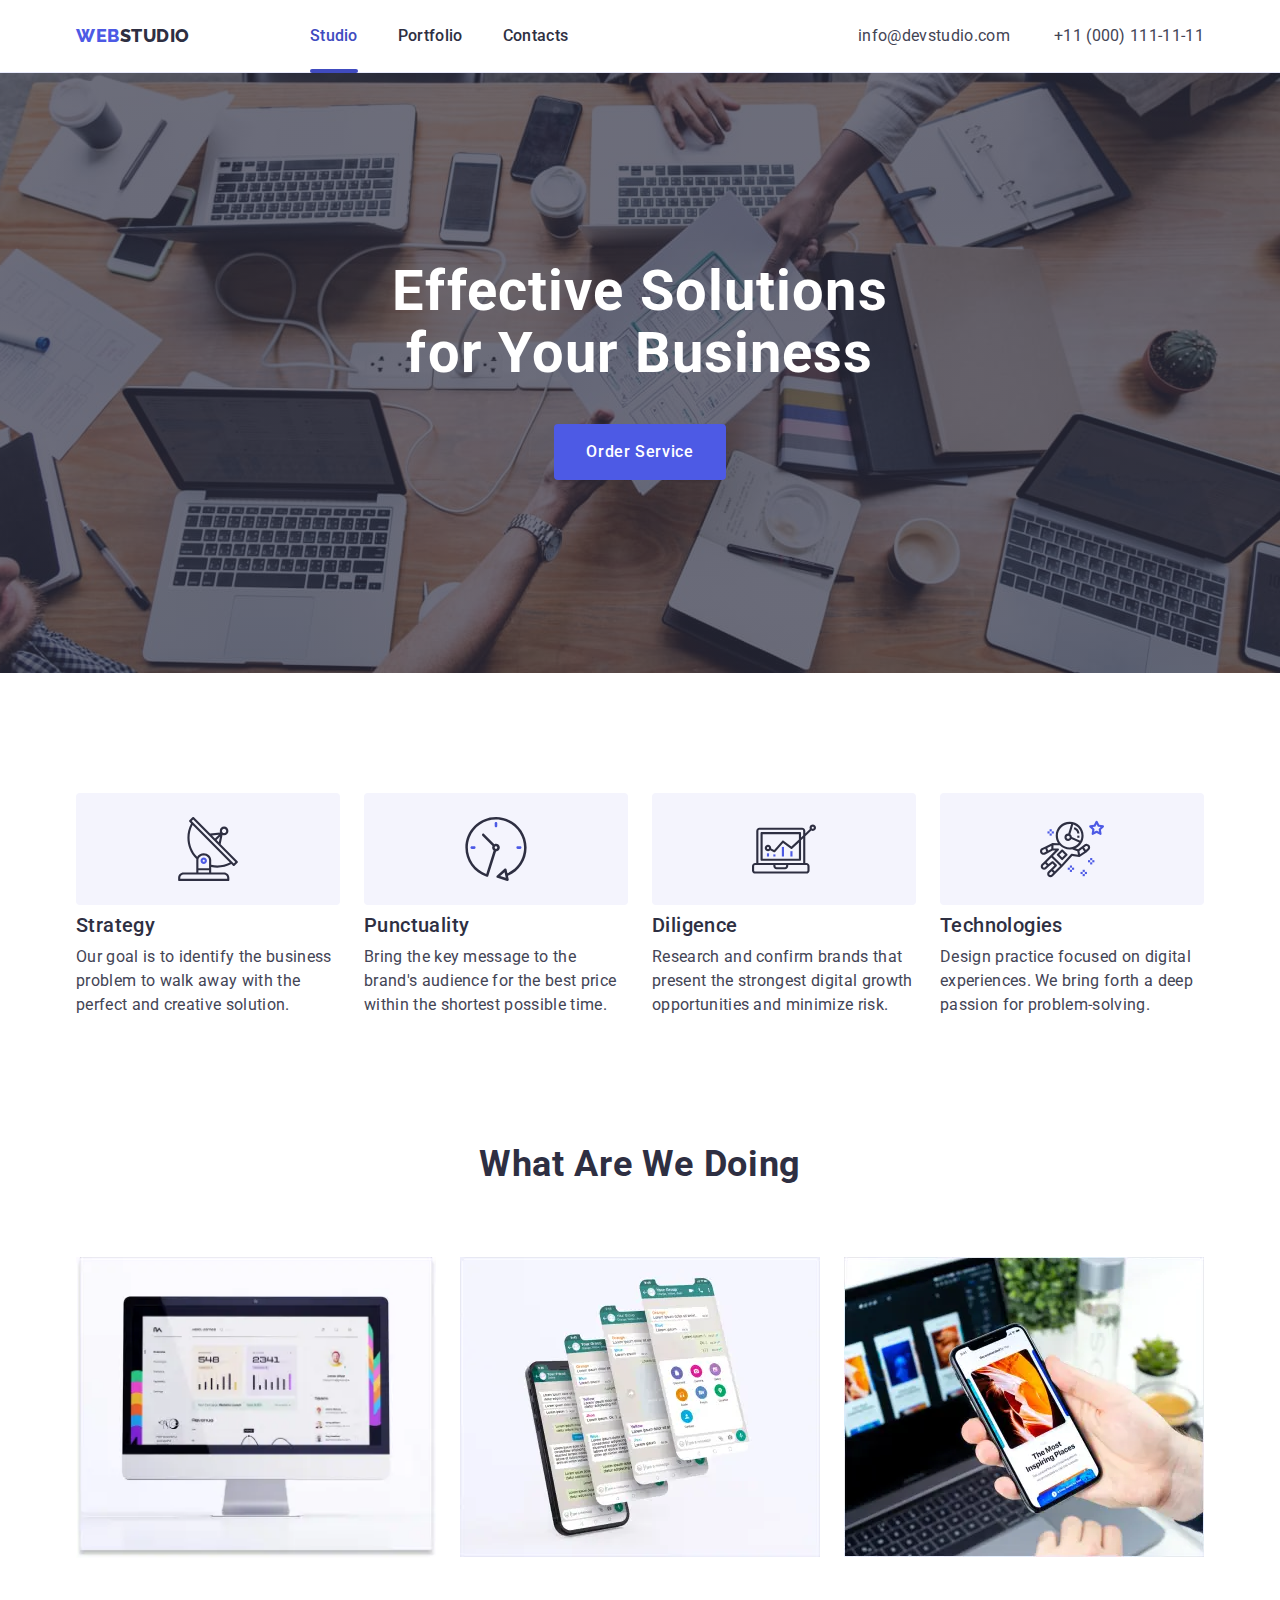
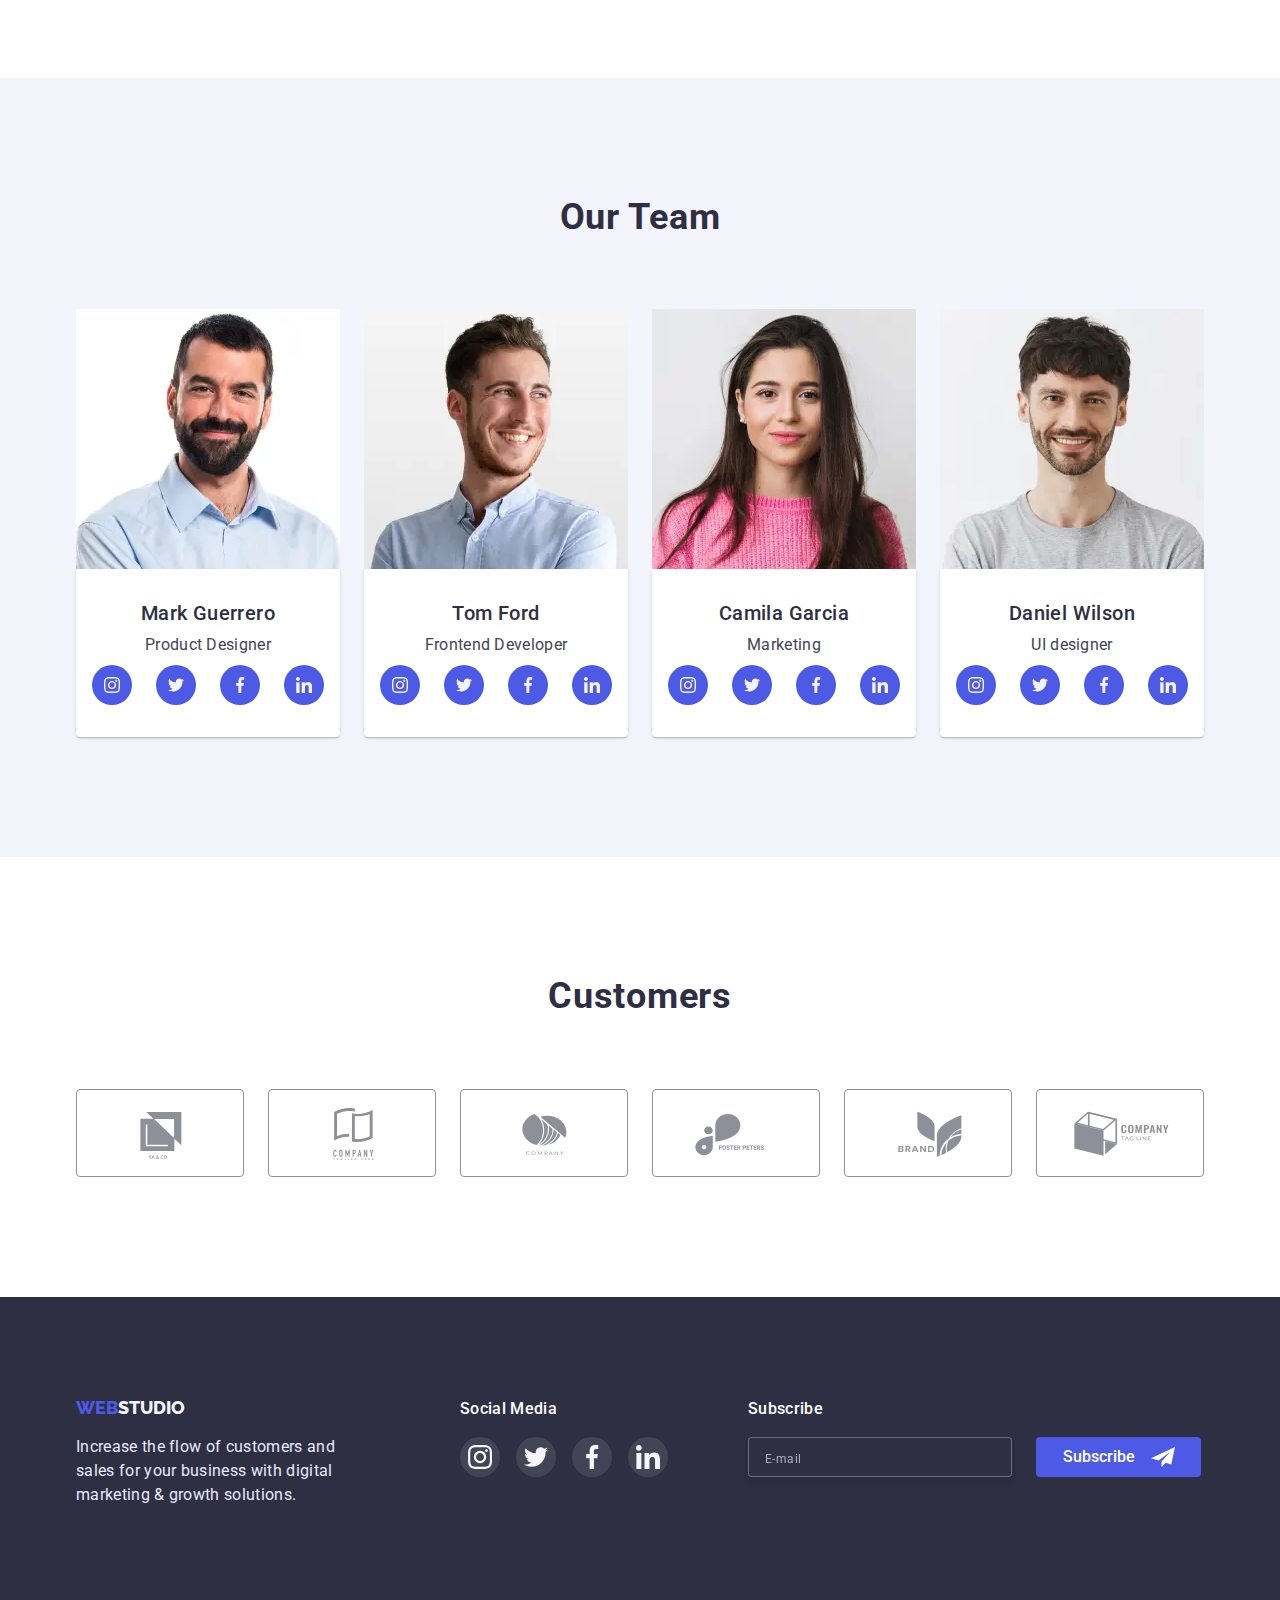
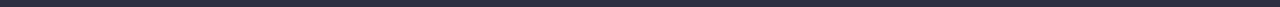
==== commit 7aa4d45e: "vrode-sdelal" ====
--- a/index.html
+++ b/index.html
@@ -193,28 +193,52 @@
       <!-- Примеры работ -->
       <section class="example section">
         <div class="container">
-          <h2 class="section-title">What are we doing</h2>
+          <h2 class="section-title doing-title">What are we doing</h2>
           <ul class="menu-example list">
             <li class="menu-item-img">
-              <img
-                src="./images/example-1.jpg"
-                alt="computer screen"
-                width="360"
-              />
+              <picture>
+                <source srcset="./images/Img-2x/examples-studio/image1.webp 1x, 
+                ./images/Img-2x/examples-studio/image@2x.webp 2x" type="image/webp">
+
+                <source srcset="./images/Img-2x/examples-studio/image1.jpg 1x, 
+                ./images/Img-2x/examples-studio/image@2x.jpg 2x">
+
+                <img
+                  srcset="./images/Img-2x/examples-studio/image@2x.jpg 2x"
+                  src="./images/Img-2x/examples-studio/image1.jpg"
+                  alt="computer screen"
+                  width="360"/>
+              </picture>
             </li>
             <li class="menu-item-img">
-              <img
-                src="./images/example-2.jpg"
-                alt="smartphone screens"
-                width="360"
-              />
+              <picture>
+                <source srcset="./images/Img-2x/examples-studio/image2.webp 1x, 
+                ./images/Img-2x/examples-studio/image2@2x.webp 2x" type="image/webp">
+
+                <source srcset="./images/Img-2x/examples-studio/image2.jpg 1x, 
+                ./images/Img-2x/examples-studio/image2@2x.jpg 2x">
+
+                <img
+                  srcset="./images/Img-2x/examples-studio/image2@2x.jpg 2x"
+                  src="./images/Img-2x/examples-studio/image2.jpg"
+                  alt="smartphone screens"
+                  width="360"/>
+              </picture>
             </li>
             <li class="menu-item-img">
-              <img
-                src="./images/example-3.jpg"
-                alt="computer and smartphone screens"
-                width="360"
-              />
+              <picture>
+                <source srcset="./images/Img-2x/examples-studio/image3.webp 1x, 
+                ./images/Img-2x/examples-studio/image3@2x.webp 2x" type="image/webp">
+
+                <source srcset="./images/Img-2x/examples-studio/image3.jpg 1x, 
+                ./images/Img-2x/examples-studio/image3@2x.jpg 2x">
+
+                <img
+                  srcset="./images/Img-2x/examples-studio/image3@2x.jpg 2x"
+                  src="./images/Img-2x/examples-studio/image3.jpg"
+                  alt="computer and smartphone screens"
+                  width="360"/>
+              </picture>
             </li>
           </ul>
         </div>
@@ -225,7 +249,19 @@
           <h2 class="section-title">Our Team</h2>
           <ul class="menu-team list">
             <li class="menu-item-team">
-              <img src="./images/team-1.jpg" alt="Team member" width="264" />
+              <picture>
+                <source srcset="./images/Img-2x/team-studio/team1.webp 1x, 
+                ./images/Img-2x/team-studio/team1@2x.webp 2x" type="image/webp">
+
+                <source srcset="./images/Img-2x/team-studio/team1.jpg 1x, 
+                ./images/Img-2x/team-studio/team1@2x.jpg 2x">
+
+                <img
+                  srcset="./images/Img-2x/team-studio/team1@2x.jpg 2x"
+                  src="./images/Img-2x/team-studio/team1.jpg"
+                  alt="Team member"
+                  width="264"/>
+              </picture>
               <div class="team-card-content-wrapper">
                 <h3 class="section-subtitle">Mark Guerrero</h3>
                 <p class="section-description">Product Designer</p>
@@ -262,7 +298,19 @@
               </div>
             </li>
             <li class="menu-item-team">
-              <img src="./images/team-2.jpg" alt="Team member" width="264" />
+              <picture>
+                <source srcset="./images/Img-2x/team-studio/team2.webp 1x, 
+                ./images/Img-2x/team-studio/team2@2x.webp 2x" type="image/webp">
+
+                <source srcset="./images/Img-2x/team-studio/team2.jpg 1x, 
+                ./images/Img-2x/team-studio/team2@2x.jpg 2x">
+
+                <img
+                  srcset="./images/Img-2x/team-studio/team2@2x.jpg 2x"
+                  src="./images/Img-2x/team-studio/team2.jpg"
+                  alt="Team member"
+                  width="264"/>
+              </picture>
               <div class="team-card-content-wrapper">
                 <h3 class="section-subtitle">Tom Ford</h3>
                 <p class="section-description">Frontend Developer</p>
@@ -299,7 +347,20 @@
               </div>
             </li>
             <li class="menu-item-team">
-              <img src="./images/team-3.jpg" alt="Team member" width="264" />
+              <picture>
+                <source srcset="./images/Img-2x/team-studio/team3.webp 1x, 
+                ./images/Img-2x/team-studio/team3@2x.webp 2x" type="image/webp">
+
+                <source srcset="./images/Img-2x/team-studio/team3.jpg 1x, 
+                ./images/Img-2x/team-studio/team3@2x.jpg 2x">
+
+                <img
+                  srcset="./images/Img-2x/team-studio/team3@2x.jpg 2x"
+                  src="./images/Img-2x/team-studio/team3.jpg"
+                  alt="Team member"
+                  width="264"a/>
+              </picture>
+
               <div class="team-card-content-wrapper">
                 <h3 class="section-subtitle">Camila Garcia</h3>
                 <p class="section-description">Marketing</p>
@@ -336,7 +397,19 @@
               </div>
             </li>
             <li class="menu-item-team">
-              <img src="./images/team-4.jpg" alt="Team member" width="264" />
+              <picture>
+                <source srcset="./images/Img-2x/team-studio/team4.webp 1x, 
+                ./images/Img-2x/team-studio/team4@2x.webp 2x" type="image/webp">
+
+                <source srcset="./images/Img-2x/team-studio/team4.jpg 1x, 
+                ./images/Img-2x/team-studio/team4@2x.jpg 2x">
+
+                <img
+                  srcset="./images/Img-2x/team-studio/team4@2x.jpg 2x"
+                  src="./images/Img-2x/team-studio/team4.jpg"
+                  alt="Team member"
+                  width="264"/>
+              </picture>
               <div class="team-card-content-wrapper">
                 <h3 class="section-subtitle">Daniel Wilson</h3>
                 <p class="section-description">UI designer</p>
@@ -376,7 +449,7 @@
         </div>
       </section>
       <!-- Сustomers -->
-      <!-- <section class="section">
+      <section class="section">
         <div class="container">
           <h2 class="section-title">Customers</h2>
           <ul class="customers-list list">
@@ -424,15 +497,17 @@
             </li>
           </ul>
         </div>
-      </section> -->
+      </section>
     </main>
     <!-- Футер -->
-    <!-- <footer class="footer">
+    <footer class="footer">
       <div class="footer-main-div container">
         <div class="footer-left-div">
-          <a class="logo-footer link" href="./index.html"
-            ><span class="logo-spn-footer">WEB</span>STUDIO</a
-          >
+          <div class="footer-mobile-logo">
+            <a class="logo-footer link" href="./index.html"
+              ><span class="logo-spn-footer">WEB</span>STUDIO</a
+            >
+          </div>
           <p class="footer-description">
             Increase the flow of customers and sales for your business with
             digital marketing & growth solutions.
@@ -491,10 +566,10 @@
           </form>
         </div>
       </div>
-    </footer> -->
+    </footer>
 
     <!-- Модалка -->
-    <!-- <div class="backdrop is-hidden" data-modal>
+    <div class="backdrop is-hidden" data-modal>
       <div class="modal">
         <button type="button" class="modal-close-btn" data-modal-close>
           <svg
@@ -558,10 +633,10 @@
         </form>
       </div>
     </div>
-     -->
+    
 
      <script src="./js/mobile-menu.js"></script>
-    <!-- <script src="./js/modal.js"></script> -->
+    <script src="./js/modal.js"></script>
     
   </body>
 </html>
--- a/css/main.min.css
+++ b/css/main.min.css
@@ -1 +1 @@
-:root{--accent-color: #404bbf;--primary-color: #434455;--primary-brand: #4d5ae5;--secondary-color: #2e2f42;--basic-white-color: #ffffff;--250ms-animation: 250ms cubic-bezier(0.4, 0, 0.2, 1)}.visually-hiden{position:absolute;width:1px;height:1px;margin:-1px;padding:0;overflow:hidden;border:0;clip:rect(0 0 0 0)}body{font-family:"Roboto",sans-serif;color:var(--primary-color);background-color:var(--basic-white-color);font-size:16px}h1,h2,h3,h4,p{margin-top:0;margin-bottom:0}ul,ol{margin-top:0;margin-bottom:0;padding-left:0}img{display:block}.list{list-style:none}.link{text-decoration:none}.section{padding-top:120px;padding-bottom:120px}.container{max-width:428px;padding-left:15px;padding-right:15px;margin-left:auto;margin-right:auto}@media screen and (min-width: 768px){.container{max-width:768px}}@media screen and (min-width: 1200px){.container{max-width:1158px}}.section-title{font-size:36px;line-height:1.1;text-align:center;letter-spacing:.02em;text-transform:capitalize;margin-bottom:72px;color:var(--secondary-color)}.section-subtitle{font-weight:500;font-size:20px;line-height:1.2;letter-spacing:.02em;margin-bottom:8px;color:var(--secondary-color)}.section-description{line-height:1.5;letter-spacing:.02em;margin-bottom:8px;color:var(--primary-color)}.modal-btn{margin-top:48px;margin-right:auto;margin-left:auto;padding-top:16px;padding-bottom:16px;padding-left:32px;padding-right:32px;border-radius:4px;border:none;font-weight:500;font-size:16px;line-height:1.5;display:-webkit-box;display:-ms-flexbox;display:flex;-webkit-box-align:center;-ms-flex-align:center;align-items:center;letter-spacing:.04em;cursor:pointer;color:var(--basic-white-color);background-color:var(--primary-brand);-webkit-transition:background-color var(--250ms-animation);transition:background-color var(--250ms-animation)}.modal-btn:hover,.modal-btn:focus{background-color:var(--accent-color)}.modal-close-btn{display:-webkit-box;display:-ms-flexbox;display:flex;-webkit-box-pack:center;-ms-flex-pack:center;justify-content:center;-webkit-box-align:center;-ms-flex-align:center;align-items:center;width:24px;height:24px;position:absolute;top:24px;right:24px;border-radius:50%;cursor:pointer;background:#e7e9fc;fill:#000;border:1px solid rgba(0,0,0,.1);-webkit-filter:drop-shadow(0px 4px 4px rgba(0, 0, 0, 0.25));filter:drop-shadow(0px 4px 4px rgba(0, 0, 0, 0.25));-webkit-transition:color var(--250ms-animation);transition:color var(--250ms-animation)}.icon-close-modal-btn:hover,.icon-close-modal-btn:focus,.modal-close-btn:hover,.modal-close-btn:focus{background:var(--accent-color);fill:#fff}.modal-form-submit{display:-webkit-box;display:-ms-flexbox;display:flex;-webkit-box-pack:center;-ms-flex-pack:center;justify-content:center;width:169px;margin-right:auto;margin-left:auto;padding-top:16px;padding-bottom:16px;padding-left:32px;padding-right:32px;border-radius:4px;border:none;font-weight:500;font-size:16px;line-height:1.5;display:flex;-webkit-box-align:center;-ms-flex-align:center;align-items:center;letter-spacing:.04em;cursor:pointer;color:#fff;background-color:var(--primary-brand);-webkit-transition:background-color var(--250ms-animation);transition:background-color var(--250ms-animation)}.modal-form-submit:hover,.modal-form-submit:focus{background-color:var(--accent-color)}.footer-modal-form-submit{display:-webkit-box;display:-ms-flexbox;display:flex;-webkit-box-pack:center;-ms-flex-pack:center;justify-content:center;-webkit-box-align:center;-ms-flex-align:center;align-items:center;width:165px;height:40px;margin-left:24px;background:var(--primary-brand);border-radius:4px;border:none;cursor:pointer;font-weight:500;font-size:16px;line-height:2;color:#fff}.footer-modal-form-submit{display:-webkit-box;display:-ms-flexbox;display:flex;-webkit-box-pack:center;-ms-flex-pack:center;justify-content:center;-webkit-box-align:center;-ms-flex-align:center;align-items:center;width:165px;height:40px;margin-left:24px;background:var(--primary-brand);border-radius:4px;border:none;cursor:pointer;font-weight:500;font-size:16px;line-height:2;color:#fff}.menu-portfolio-button{display:-webkit-box;display:-ms-flexbox;display:flex;-webkit-box-pack:center;-ms-flex-pack:center;justify-content:center;-webkit-column-gap:24px;-moz-column-gap:24px;column-gap:24px}.menu-btn{border:none;border-radius:4px;padding:12px 24px;font-weight:500;font-size:16px;line-height:1.5;display:-webkit-box;display:-ms-flexbox;display:flex;-webkit-box-align:center;-ms-flex-align:center;align-items:center;text-align:center;letter-spacing:.04em;cursor:pointer;color:var(--primary-brand);-webkit-transition:color var(--250ms-animation),background-color var(--250ms-animation),-webkit-box-shadow var(--250ms-animation);transition:color var(--250ms-animation),background-color var(--250ms-animation),-webkit-box-shadow var(--250ms-animation);transition:color var(--250ms-animation),background-color var(--250ms-animation),box-shadow var(--250ms-animation);transition:color var(--250ms-animation),background-color var(--250ms-animation),box-shadow var(--250ms-animation),-webkit-box-shadow var(--250ms-animation)}.menu-btn:hover,.menu-btn:focus{background-color:var(--accent-color);color:#fff;-webkit-box-shadow:0px 3px 1px rgba(0,0,0,.1),0px 2px 1px rgba(0,0,0,.08),0px 2px 2px rgba(0,0,0,.12);box-shadow:0px 3px 1px rgba(0,0,0,.1),0px 2px 1px rgba(0,0,0,.08),0px 2px 2px rgba(0,0,0,.12)}@media screen and (max-width: 767px){.menu{display:none}.main-address{display:none}.mobile-menu-open{background-color:rgba(0,0,0,0);border:none;padding:0;line-height:0}.logo{font-family:"Raleway",sans-serif;font-weight:800;font-size:18px;line-height:1.33;letter-spacing:.03em;color:var(--secondary-color);margin-right:76px}.page-nav{display:-webkit-box;display:-ms-flexbox;display:flex;text-align:center;padding-top:24px;padding-bottom:24px}}.page-header-container{display:-webkit-box;display:-ms-flexbox;display:flex;-webkit-box-align:center;-ms-flex-align:center;align-items:center;-webkit-box-pack:justify;-ms-flex-pack:justify;justify-content:space-between}@media screen and (min-width: 768px){.mobile-menu-open{display:none}.page-nav{display:-webkit-box;display:-ms-flexbox;display:flex;text-align:center;padding-top:24px;padding-bottom:24px}.logo{font-family:"Raleway",sans-serif;font-weight:800;font-size:18px;line-height:1.33;letter-spacing:.03em;color:var(--secondary-color);margin-right:120px}.menu{display:-webkit-box;display:-ms-flexbox;display:flex;text-align:center}.menu-item{position:relative}.menu-item:not(:last-child){margin-right:40px}.menu-link{font-weight:500;line-height:1.5;letter-spacing:.02em;color:var(--secondary-color);-webkit-transition:color var(--250ms-animation);transition:color var(--250ms-animation)}.menu-link:hover,.menu-link:focus{color:var(--accent-color)}.address-menu{display:-webkit-box;display:-ms-flexbox;display:flex;text-align:center;-webkit-box-orient:vertical;-webkit-box-direction:normal;-ms-flex-direction:column;flex-direction:column;gap:4px}.contact-link{font-style:normal;font-weight:400;font-size:12px;line-height:1.33;letter-spacing:.04em;color:var(--primary-color);-webkit-transition:color var(--250ms-animation);transition:color var(--250ms-animation)}.contact-link:hover,.contact-link:focus{color:var(--accent-color)}.current::after{position:absolute;left:0;top:45px;content:"";display:block;width:100%;height:4px;border-radius:2px;background-color:var(--accent-color);-webkit-transition:opacity var(--250ms-animation);transition:opacity var(--250ms-animation);opacity:1}.current{color:var(--accent-color)}}@media screen and (min-width: 1200px){.page-header{border-bottom:1px solid #e7e9fc}.contact-link{font-style:normal;font-weight:400;font-size:16px;line-height:1.5;letter-spacing:.02em;color:var(--primary-color);-webkit-transition:color var(--250ms-animation);transition:color var(--250ms-animation)}.contact-link:hover,.contact-link:focus{color:var(--accent-color)}.main-address{display:-webkit-box;display:-ms-flexbox;display:flex;-webkit-box-align:center;-ms-flex-align:center;align-items:center}.address-menu{display:-webkit-box;display:-ms-flexbox;display:flex;-webkit-box-align:center;-ms-flex-align:center;align-items:center;-webkit-box-orient:horizontal;-webkit-box-direction:normal;-ms-flex-direction:row;flex-direction:row}.mail{margin-left:auto;margin-right:40px}}.logo-spn{color:var(--primary-brand)}.logo-footer{font-family:"Raleway",sans-serif;font-weight:800;font-size:18px;line-height:1.2;color:#f4f4fd}.logo-spn-footer{color:var(--primary-brand)}@media screen and (max-width: 767px){.hero{background-color:var(--secondary-color);padding-top:112px;padding-bottom:112px}.hero-background{width:100%;height:432px;margin-right:auto;margin-left:auto;background-image:-webkit-gradient(linear, left top, right top, from(rgba(46, 47, 66, 0.7)), to(rgba(46, 47, 66, 0.7))),url("../images/people-office-hero-mob.jpg");background-image:linear-gradient(to right, rgba(46, 47, 66, 0.7), rgba(46, 47, 66, 0.7)),url("../images/people-office-hero-mob.jpg");background-repeat:no-repeat;background-position:center;background-size:cover}.hero-title{max-width:320px;margin-right:auto;margin-left:auto;font-weight:700;font-size:36px;line-height:1.1;text-align:center;letter-spacing:.02em;color:var(--basic-white-color)}.modal-btn{margin-top:72px}}@media screen and (min-width: 768px){.hero{background-color:var(--secondary-color);padding-top:112px;padding-bottom:112px}.hero-background{height:436px;margin-right:auto;margin-left:auto;background-image:-webkit-gradient(linear, left top, right top, from(rgba(46, 47, 66, 0.7)), to(rgba(46, 47, 66, 0.7))),url("../images/people-office-hero-tab.jpg");background-image:linear-gradient(to right, rgba(46, 47, 66, 0.7), rgba(46, 47, 66, 0.7)),url("../images/people-office-hero-tab.jpg");background-repeat:no-repeat;background-position:center;background-size:cover}.hero-title{max-width:500px;margin-right:auto;margin-left:auto;font-weight:700;font-size:56px;line-height:1.1;text-align:center;letter-spacing:.02em;color:var(--basic-white-color)}.modal-btn{margin-top:40px}}@media screen and (min-width: 1200px){.hero{background-color:var(--secondary-color);padding-top:188px;padding-bottom:188px}.hero-background{max-width:1440px;height:600px;margin-right:auto;margin-left:auto;background-image:-webkit-gradient(linear, left top, right top, from(rgba(46, 47, 66, 0.7)), to(rgba(46, 47, 66, 0.7))),url("../images/people-office-hero.jpg");background-image:linear-gradient(to right, rgba(46, 47, 66, 0.7), rgba(46, 47, 66, 0.7)),url("../images/people-office-hero.jpg");background-repeat:no-repeat;background-position:center;background-size:cover}.hero-title{max-width:500px;margin-right:auto;margin-left:auto;font-weight:700;font-size:56px;line-height:1.1;text-align:center;letter-spacing:.02em;color:var(--basic-white-color)}}@media screen and (max-width: 767px){.benefits{padding-top:96px;padding-bottom:96px}.benefits-div-list{display:none}.menu-benefits{display:-webkit-box;display:-ms-flexbox;display:flex;-webkit-box-orient:vertical;-webkit-box-direction:normal;-ms-flex-direction:column;flex-direction:column;gap:72px}.section-subtitle{font-style:normal;font-weight:700;font-size:36px;line-height:1.1;text-align:center;letter-spacing:.02em;text-transform:capitalize;color:var(--secondary-color)}.section-description{font-style:normal;font-weight:500;font-size:16px;line-height:1.5;letter-spacing:.02em;color:var(--primary-color)}}@media screen and (min-width: 768px){.benefits{padding-top:96px;padding-bottom:96px}.menu-benefits{display:-webkit-box;display:-ms-flexbox;display:flex;-ms-flex-wrap:wrap;flex-wrap:wrap;gap:72px 24px;margin-right:auto;margin-left:auto}.menu-item-benefits{min-width:356px;-ms-flex-preferred-size:calc((100% - 48px)/2);flex-basis:calc((100% - 48px)/2)}.benefits-div-list{display:none}.section-subtitle{font-style:normal;font-weight:700;font-size:36px;line-height:1.1;letter-spacing:.02em;text-transform:capitalize;color:var(--secondary-color)}.section-description{font-style:normal;font-weight:500;font-size:16px;line-height:1.5;letter-spacing:.02em;color:var(--primary-color)}}@media screen and (min-width: 1200px){.benefits{padding-top:120px;padding-bottom:0px}.menu-benefits{display:-webkit-box;display:-ms-flexbox;display:flex;gap:24px}.menu-item-benefits{min-width:264px;-ms-flex-preferred-size:calc((100% - 72px)/4);flex-basis:calc((100% - 72px)/4)}.benefits-div-list{display:-webkit-box;display:-ms-flexbox;display:flex;-webkit-box-pack:center;-ms-flex-pack:center;justify-content:center;-webkit-box-align:center;-ms-flex-align:center;align-items:center;width:264px;height:112px;background:#f4f4fd;border-radius:4px;margin-bottom:8px}.section-subtitle{font-weight:500;font-size:20px;line-height:1.2;letter-spacing:.02em;margin-bottom:8px;color:var(--secondary-color)}.section-description{max-width:264px;font-style:normal;font-weight:400;font-size:16px;line-height:1.5;letter-spacing:.02em;color:var(--primary-color)}}@media screen and (max-width: 767px){.section-title{display:none}.menu-example{display:none}.example{padding-top:0px;padding-bottom:0px}}@media screen and (min-width: 768px)and (max-width: 1199px){.section-title{display:none}.menu-example{display:none}.example{padding-top:0px;padding-bottom:0px}}@media screen and (min-width: 1200px){.menu-example{display:-webkit-box;display:-ms-flexbox;display:flex;gap:24px}.menu-item-img{-ms-flex-preferred-size:calc((100% - 48px)/3);flex-basis:calc((100% - 48px)/3)}}@media screen and (max-width: 767px){.team{background-color:#f4f4fd}.team{background-color:#f4f4fd}.menu-team{display:-webkit-box;display:-ms-flexbox;display:flex;-ms-flex-wrap:wrap;flex-wrap:wrap;gap:72px}.menu-item-team{-ms-flex-preferred-size:calc((100% - 72px)/4);flex-basis:calc((100% - 72px)/4)}.team-card-content-wrapper{text-align:center;background:#fff;-webkit-box-shadow:0px 1px 6px rgba(46,47,66,.08),0px 1px 1px rgba(46,47,66,.16),0px 2px 1px rgba(46,47,66,.08);box-shadow:0px 1px 6px rgba(46,47,66,.08),0px 1px 1px rgba(46,47,66,.16),0px 2px 1px rgba(46,47,66,.08);border-radius:0px 0px 4px 4px;padding-top:32px;padding-bottom:32px}.social-list{display:-webkit-box;display:-ms-flexbox;display:flex;-webkit-box-pack:center;-ms-flex-pack:center;justify-content:center;gap:24px}.social-list-link{display:-webkit-box;display:-ms-flexbox;display:flex;-webkit-box-pack:center;-ms-flex-pack:center;justify-content:center;-webkit-box-align:center;-ms-flex-align:center;align-items:center;width:40px;height:40px;border-radius:50%;background-color:var(--primary-brand);-webkit-transition:background-color var(--250ms-animation);transition:background-color var(--250ms-animation)}.social-list-link:hover,.social-list-link:focus{background-color:var(--accent-color)}.social-list-icon{width:16px;height:16px}.section-subtitle{font-style:normal;font-weight:500;font-size:20px;line-height:1.2;text-align:center;letter-spacing:.02em;color:var(--secondary-color)}.section-description{font-style:normal;font-weight:400;font-size:16px;line-height:1.5;text-align:center;letter-spacing:.02em;color:var(--primary-color)}.section-title{font-style:normal;font-weight:700;font-size:36px;line-height:1.1;text-align:center;letter-spacing:.02em;color:var(--secondary-color)}}.customers-list{display:-webkit-box;display:-ms-flexbox;display:flex;-webkit-box-pack:center;-ms-flex-pack:center;justify-content:center;gap:24px}.customers-list-link{display:-webkit-box;display:-ms-flexbox;display:flex;-webkit-box-pack:center;-ms-flex-pack:center;justify-content:center;-webkit-box-align:center;-ms-flex-align:center;align-items:center;width:168px;height:88px;border:1px solid #8e8f99;border-radius:4px;fill:#8e8f99;-webkit-transition:border var(--250ms-animation),fill var(--250ms-animation);transition:border var(--250ms-animation),fill var(--250ms-animation)}.customers-list-link:hover,.customers-list-link:focus{fill:#404bbf;border:1px solid #404bbf}.footer{background-color:var(--secondary-color);padding-top:100px;padding-bottom:100px}.footer-description{margin-top:16px;width:264px;line-height:1.5;letter-spacing:.02em;color:#e7e9fc}.footer-social-description{font-weight:500;line-height:1.5;letter-spacing:.02em;color:#fff}.footer-main-div{display:-webkit-box;display:-ms-flexbox;display:flex}.footer-right-div{width:208px;margin-left:120px}.footer-social-description{margin-bottom:16px}.footer-social-list{display:-webkit-box;display:-ms-flexbox;display:flex;-webkit-box-pack:center;-ms-flex-pack:center;justify-content:center;-webkit-box-align:center;-ms-flex-align:center;align-items:center;gap:16px}.footer-social-list-icon{width:24px;height:24px}.footer-social-list-link{display:-webkit-box;display:-ms-flexbox;display:flex;-webkit-box-pack:center;-ms-flex-pack:center;justify-content:center;-webkit-box-align:center;-ms-flex-align:center;align-items:center;width:40px;height:40px;border-radius:50%;background:rgba(255,255,255,.1);-webkit-transition:background var(--250ms-animation);transition:background var(--250ms-animation)}.footer-social-list-link:hover,.footer-social-list-link:focus{background-color:#31d0aa}.footer-modal{margin-left:80px}.footer-modal-form{display:-webkit-box;display:-ms-flexbox;display:flex;-webkit-box-pack:center;-ms-flex-pack:center;justify-content:center;-webkit-box-align:center;-ms-flex-align:center;align-items:center}.footer-modal-p{margin-bottom:16px;font-weight:500;line-height:1.5;letter-spacing:.02em;color:#fff}.footer-modal-form-input{outline:none;min-width:264px;height:40px;padding-left:16px;color:#fff;background-color:var(--secondary-color);border:1px solid rgba(255,255,255,.3);-webkit-filter:drop-shadow(0px 4px 4px rgba(0, 0, 0, 0.15));filter:drop-shadow(0px 4px 4px rgba(0, 0, 0, 0.15));border-radius:4px}.footer-modal-form-input::-webkit-input-placeholder{font-weight:400;font-size:12px;line-height:2px;letter-spacing:.04em;color:rgba(255,255,255,.6)}.footer-modal-form-input::-moz-placeholder{font-weight:400;font-size:12px;line-height:2px;letter-spacing:.04em;color:rgba(255,255,255,.6)}.footer-modal-form-input:-ms-input-placeholder{font-weight:400;font-size:12px;line-height:2px;letter-spacing:.04em;color:rgba(255,255,255,.6)}.footer-modal-form-input::-ms-input-placeholder{font-weight:400;font-size:12px;line-height:2px;letter-spacing:.04em;color:rgba(255,255,255,.6)}.footer-modal-form-input::placeholder{font-weight:400;font-size:12px;line-height:2px;letter-spacing:.04em;color:rgba(255,255,255,.6)}.footer-form-icon{display:-webkit-box;display:-ms-flexbox;display:flex;margin-left:16px}.backdrop{position:fixed;z-index:100;top:0;left:0;width:100%;height:100%;background-color:rgba(46,47,66,.4);-webkit-transition:visibility var(--250ms-animation),opacity var(--250ms-animation);transition:visibility var(--250ms-animation),opacity var(--250ms-animation)}.backdrop.is-hidden{opacity:0;visibility:hidden;pointer-events:none}.modal{position:absolute;top:50%;left:50%;-webkit-transform:translate(-50%, -50%);transform:translate(-50%, -50%);width:408px;min-height:584px;background:#fcfcfc;-webkit-box-shadow:0px 1px 1px rgba(0,0,0,.14),0px 1px 3px rgba(0,0,0,.12),0px 2px 1px rgba(0,0,0,.2);box-shadow:0px 1px 1px rgba(0,0,0,.14),0px 1px 3px rgba(0,0,0,.12),0px 2px 1px rgba(0,0,0,.2);border-radius:4px;padding-top:72px;padding-left:24px;padding-right:24px;padding-bottom:24px}.modal-form{display:-webkit-box;display:-ms-flexbox;display:flex;-webkit-box-orient:vertical;-webkit-box-direction:normal;-ms-flex-direction:column;flex-direction:column}.modal-form-field{margin-bottom:8px}.modal-form-field-comment{margin-bottom:16px}.modal-p{display:block;margin-bottom:14px;font-weight:500;line-height:1.5;letter-spacing:.02em;color:var(--secondary-color)}.modal-form-input-desc{display:block;font-style:normal;font-weight:400;font-size:12px;line-height:1.33;letter-spacing:.04em;margin-bottom:4px;color:#8e8f99}.modal-form-input{width:100%;height:40px;border:1px solid rgba(33,33,33,.2);border-radius:4px;padding-left:38px;color:var(--primary-color);-webkit-transition:border-color var(--250ms-animation);transition:border-color var(--250ms-animation)}.modal-form-input:focus{border-color:var(--primary-brand);outline:none}.modal-form-input-wrapper{display:block;position:relative}.modal-form-input-icon{position:absolute;top:50%;left:19px;-webkit-transform:translateY(-50%);transform:translateY(-50%);display:block;width:18px;height:18px;-webkit-transition:fill var(--250ms-animation);transition:fill var(--250ms-animation)}.modal-form-input:focus+.modal-form-input-icon{fill:var(--primary-brand)}.modal-form-comment{display:block;resize:none;width:100%;height:120px;padding:8px 16px;border:1px solid rgba(33,33,33,.2);border-radius:4px;-webkit-transition:border-color var(--250ms-animation);transition:border-color var(--250ms-animation)}.modal-form-comment::-webkit-input-placeholder{font-weight:400;font-size:12px;line-height:1.33;letter-spacing:.04em;color:rgba(117,117,117,.5)}.modal-form-comment::-moz-placeholder{font-weight:400;font-size:12px;line-height:1.33;letter-spacing:.04em;color:rgba(117,117,117,.5)}.modal-form-comment:-ms-input-placeholder{font-weight:400;font-size:12px;line-height:1.33;letter-spacing:.04em;color:rgba(117,117,117,.5)}.modal-form-comment::-ms-input-placeholder{font-weight:400;font-size:12px;line-height:1.33;letter-spacing:.04em;color:rgba(117,117,117,.5)}.modal-form-comment::placeholder{font-weight:400;font-size:12px;line-height:1.33;letter-spacing:.04em;color:rgba(117,117,117,.5)}.modal-form-comment:focus{border-color:var(--primary-brand);outline:none}.modal-form-privacy-policy{color:var(--primary-brand)}.modal-form-chek-desc{display:-webkit-box;display:-ms-flexbox;display:flex;-webkit-box-align:center;-ms-flex-align:center;align-items:center;margin-bottom:24px;font-weight:400;font-size:12px;line-height:1.33;letter-spacing:.04em;color:#757575}.modal-form-chek-desc::before{display:block;width:16px;height:16px;border:1.25px solid var(--secondary-color);border-radius:2px;content:"";cursor:pointer;margin-right:8px;-webkit-transition:background-color var(--250ms-animation),background-image var(--250ms-animation);transition:background-color var(--250ms-animation),background-image var(--250ms-animation)}.modal-form-chek:checked+.modal-form-chek-desc::before{background-color:var(--accent-color);background-image:url("../images/galka-form.svg");background-repeat:no-repeat;background-position:50%,50%}.modal-form-chek:focus+.modal-form-chek-desc::before{outline:1px solid var(--primary-brand)}.menu-portfolio{display:-webkit-box;display:-ms-flexbox;display:flex;-ms-flex-wrap:wrap;flex-wrap:wrap;gap:48px 24px;margin-top:72px}.menu-item-portfolio{-ms-flex-preferred-size:calc((100% - 48px)/3);flex-basis:calc((100% - 48px)/3)}.card-portfolio{display:block;-webkit-transition:-webkit-box-shadow var(--250ms-animation);transition:-webkit-box-shadow var(--250ms-animation);transition:box-shadow var(--250ms-animation);transition:box-shadow var(--250ms-animation), -webkit-box-shadow var(--250ms-animation)}.portfolio{padding-top:96px}.overlay{position:absolute;left:0;top:0;width:100%;height:100%;overflow:auto;-webkit-transform:translate(0, 100%);transform:translate(0, 100%);-webkit-transition:-webkit-transform 250ms cubic-bezier(0.4, 0, 0.2, 1);transition:-webkit-transform 250ms cubic-bezier(0.4, 0, 0.2, 1);transition:transform 250ms cubic-bezier(0.4, 0, 0.2, 1);transition:transform 250ms cubic-bezier(0.4, 0, 0.2, 1), -webkit-transform 250ms cubic-bezier(0.4, 0, 0.2, 1);line-height:1.5;letter-spacing:.02em;margin-bottom:8px;color:#f4f4fd;background-color:var(--primary-brand);padding-top:40px;padding-left:32px;padding-bottom:164px;padding-right:32px}.menu-item-portfolio:hover .overlay{-webkit-transform:translate(0, 0);transform:translate(0, 0)}.portfolio-img-content-wrapper{position:relative;overflow:hidden}.portfolio-card-content-wrapper{background:#fff;border:1px solid #e7e9fc;padding-top:32px;padding-bottom:32px;padding-left:16px}.menu-portfolio .card-portfolio:hover,.menu-portfolio .card-portfolio:focus{-webkit-box-shadow:0px 1px 6px rgba(46,47,66,.08),0px 1px 1px rgba(46,47,66,.16),0px 2px 1px rgba(46,47,66,.08);box-shadow:0px 1px 6px rgba(46,47,66,.08),0px 1px 1px rgba(46,47,66,.16),0px 2px 1px rgba(46,47,66,.08)}.menu-portfolio .card-portfolio:hover .portfolio-card-content-wrapper,.menu-portfolio .card-portfolio:focus .portfolio-card-content-wrapper{border:.5px solid #f4f4fd}@media screen and (max-width: 767px){.mobile-menu{position:fixed;width:100%;height:100%;z-index:999;top:0;left:0;background-color:var(--basic-white-color);opacity:0;visibility:hidden;pointer-events:none;-webkit-transition:opacity var(--250ms-animation),visibility var(--250ms-animation),pointer-events var(--250ms-animation);transition:opacity var(--250ms-animation),visibility var(--250ms-animation),pointer-events var(--250ms-animation)}.mobile-menu.is-open{opacity:1;visibility:visible;pointer-events:auto}.mobile-menu-container{position:relative;display:-webkit-box;display:-ms-flexbox;display:flex;width:100%;height:100%;-webkit-box-orient:vertical;-webkit-box-direction:normal;-ms-flex-flow:column;flex-flow:column;padding:40px}.mobile-menu-close-btn{line-height:0;display:-webkit-box;display:-ms-flexbox;display:flex;-webkit-box-pack:center;-ms-flex-pack:center;justify-content:center;-webkit-box-align:center;-ms-flex-align:center;align-items:center;width:24px;height:24px;position:absolute;top:24px;right:24px;border-radius:50%;cursor:pointer;background:#e7e9fc;fill:#000;border:1px solid rgba(0,0,0,.1)}.mobile-menu-close-btn:hover,.mobile-menu-close-btn:focus{background:var(--accent-color);fill:#fff}.mobile-menu-nav{display:-webkit-box;display:-ms-flexbox;display:flex;-webkit-box-orient:vertical;-webkit-box-direction:normal;-ms-flex-flow:column;flex-flow:column;padding-top:40px;margin-bottom:auto;gap:40px}.mobile-menu-item-link{font-weight:700;font-size:36px;line-height:1.1;letter-spacing:.02em;color:var(--secondary-color);-webkit-transition:color var(--250ms-animation);transition:color var(--250ms-animation)}.mobile-menu-item-link:hover,.mobile-menu-item-link:focus{color:var(--accent-color)}.mobile-menu-address{display:-webkit-box;display:-ms-flexbox;display:flex;-webkit-box-orient:vertical;-webkit-box-direction:normal;-ms-flex-flow:column;flex-flow:column;gap:40px;margin-bottom:48px}.mobile-contact-link-phone{font-weight:600;font-size:36px;line-height:1.1;color:var(--primary-brand)}.mobile-contact-link{font-weight:500;font-size:20px;line-height:1.2;letter-spacing:.02em;color:var(--primary-color)}.mobile-social-list{display:-webkit-box;display:-ms-flexbox;display:flex;-webkit-box-pack:start;-ms-flex-pack:start;justify-content:flex-start;gap:56px}.mobile-social-list-icon{width:24px;height:24px}}@media screen and (min-width: 768px){.mobile-menu{display:none}}/*# sourceMappingURL=main.min.css.map */+:root{--accent-color: #404bbf;--primary-color: #434455;--primary-brand: #4d5ae5;--secondary-color: #2e2f42;--basic-white-color: #ffffff;--250ms-animation: 250ms cubic-bezier(0.4, 0, 0.2, 1)}.visually-hiden{position:absolute;width:1px;height:1px;margin:-1px;padding:0;overflow:hidden;border:0;clip:rect(0 0 0 0)}body{font-family:"Roboto",sans-serif;color:var(--primary-color);background-color:var(--basic-white-color);font-size:16px}h1,h2,h3,h4,p{margin-top:0;margin-bottom:0}ul,ol{margin-top:0;margin-bottom:0;padding-left:0}img{display:block}.list{list-style:none}.link{text-decoration:none}.section{padding-top:96px;padding-bottom:96px}@media screen and (min-width: 1200px){.section{padding-top:120px;padding-bottom:120px}}.container{max-width:428px;padding-left:15px;padding-right:15px;margin-left:auto;margin-right:auto}@media screen and (min-width: 768px){.container{max-width:768px}}@media screen and (min-width: 1200px){.container{max-width:1158px}}.section-title{font-size:36px;line-height:1.1;text-align:center;letter-spacing:.02em;text-transform:capitalize;margin-bottom:72px;color:var(--secondary-color)}.section-subtitle{font-weight:500;font-size:20px;line-height:1.2;letter-spacing:.02em;margin-bottom:8px;color:var(--secondary-color)}.section-description{line-height:1.5;letter-spacing:.02em;margin-bottom:8px;color:var(--primary-color)}.modal-btn{margin-top:48px;margin-right:auto;margin-left:auto;padding-top:16px;padding-bottom:16px;padding-left:32px;padding-right:32px;border-radius:4px;border:none;font-weight:500;font-size:16px;line-height:1.5;display:-webkit-box;display:-ms-flexbox;display:flex;-webkit-box-align:center;-ms-flex-align:center;align-items:center;letter-spacing:.04em;cursor:pointer;color:var(--basic-white-color);background-color:var(--primary-brand);-webkit-transition:background-color var(--250ms-animation);transition:background-color var(--250ms-animation)}.modal-btn:hover,.modal-btn:focus{background-color:var(--accent-color)}.modal-close-btn{display:-webkit-box;display:-ms-flexbox;display:flex;-webkit-box-pack:center;-ms-flex-pack:center;justify-content:center;-webkit-box-align:center;-ms-flex-align:center;align-items:center;width:24px;height:24px;position:absolute;top:24px;right:24px;border-radius:50%;cursor:pointer;background:#e7e9fc;fill:#000;border:1px solid rgba(0,0,0,.1);-webkit-filter:drop-shadow(0px 4px 4px rgba(0, 0, 0, 0.25));filter:drop-shadow(0px 4px 4px rgba(0, 0, 0, 0.25));-webkit-transition:color var(--250ms-animation);transition:color var(--250ms-animation)}.icon-close-modal-btn:hover,.icon-close-modal-btn:focus,.modal-close-btn:hover,.modal-close-btn:focus{background:var(--accent-color);fill:#fff}.modal-form-submit{display:-webkit-box;display:-ms-flexbox;display:flex;-webkit-box-pack:center;-ms-flex-pack:center;justify-content:center;width:169px;margin-right:auto;margin-left:auto;padding-top:16px;padding-bottom:16px;padding-left:32px;padding-right:32px;border-radius:4px;border:none;font-weight:500;font-size:16px;line-height:1.5;display:flex;-webkit-box-align:center;-ms-flex-align:center;align-items:center;letter-spacing:.04em;cursor:pointer;color:#fff;background-color:var(--primary-brand);-webkit-transition:background-color var(--250ms-animation);transition:background-color var(--250ms-animation)}.modal-form-submit:hover,.modal-form-submit:focus{background-color:var(--accent-color)}.footer-modal-form-submit{display:-webkit-box;display:-ms-flexbox;display:flex;-webkit-box-pack:center;-ms-flex-pack:center;justify-content:center;-webkit-box-align:center;-ms-flex-align:center;align-items:center;width:165px;height:40px;margin-left:24px;background:var(--primary-brand);border-radius:4px;border:none;cursor:pointer;font-weight:500;font-size:16px;line-height:2;color:#fff}.footer-modal-form-submit{display:-webkit-box;display:-ms-flexbox;display:flex;-webkit-box-pack:center;-ms-flex-pack:center;justify-content:center;-webkit-box-align:center;-ms-flex-align:center;align-items:center;width:165px;height:40px;margin-left:24px;background:var(--primary-brand);border-radius:4px;border:none;cursor:pointer;font-weight:500;font-size:16px;line-height:2;color:#fff}.menu-portfolio-button{display:-webkit-box;display:-ms-flexbox;display:flex;-webkit-box-pack:center;-ms-flex-pack:center;justify-content:center;-webkit-column-gap:24px;-moz-column-gap:24px;column-gap:24px}.menu-btn{border:none;border-radius:4px;padding:12px 24px;font-weight:500;font-size:16px;line-height:1.5;display:-webkit-box;display:-ms-flexbox;display:flex;-webkit-box-align:center;-ms-flex-align:center;align-items:center;text-align:center;letter-spacing:.04em;cursor:pointer;color:var(--primary-brand);-webkit-transition:color var(--250ms-animation),background-color var(--250ms-animation),-webkit-box-shadow var(--250ms-animation);transition:color var(--250ms-animation),background-color var(--250ms-animation),-webkit-box-shadow var(--250ms-animation);transition:color var(--250ms-animation),background-color var(--250ms-animation),box-shadow var(--250ms-animation);transition:color var(--250ms-animation),background-color var(--250ms-animation),box-shadow var(--250ms-animation),-webkit-box-shadow var(--250ms-animation)}.menu-btn:hover,.menu-btn:focus{background-color:var(--accent-color);color:#fff;-webkit-box-shadow:0px 3px 1px rgba(0,0,0,.1),0px 2px 1px rgba(0,0,0,.08),0px 2px 2px rgba(0,0,0,.12);box-shadow:0px 3px 1px rgba(0,0,0,.1),0px 2px 1px rgba(0,0,0,.08),0px 2px 2px rgba(0,0,0,.12)}@media screen and (max-width: 767px){.menu{display:none}.main-address{display:none}.mobile-menu-open{background-color:rgba(0,0,0,0);border:none;padding:0;line-height:0}.logo{font-family:"Raleway",sans-serif;font-weight:800;font-size:18px;line-height:1.33;letter-spacing:.03em;color:var(--secondary-color);margin-right:76px}.page-nav{display:-webkit-box;display:-ms-flexbox;display:flex;text-align:center;padding-top:24px;padding-bottom:24px}}.page-header-container{display:-webkit-box;display:-ms-flexbox;display:flex;-webkit-box-align:center;-ms-flex-align:center;align-items:center;-webkit-box-pack:justify;-ms-flex-pack:justify;justify-content:space-between}@media screen and (min-width: 768px){.mobile-menu-open{display:none}.page-nav{display:-webkit-box;display:-ms-flexbox;display:flex;text-align:center;padding-top:24px;padding-bottom:24px}.logo{font-family:"Raleway",sans-serif;font-weight:800;font-size:18px;line-height:1.33;letter-spacing:.03em;color:var(--secondary-color);margin-right:120px}.menu{display:-webkit-box;display:-ms-flexbox;display:flex;text-align:center}.menu-item{position:relative}.menu-item:not(:last-child){margin-right:40px}.menu-link{font-weight:500;line-height:1.5;letter-spacing:.02em;color:var(--secondary-color);-webkit-transition:color var(--250ms-animation);transition:color var(--250ms-animation)}.menu-link:hover,.menu-link:focus{color:var(--accent-color)}.address-menu{display:-webkit-box;display:-ms-flexbox;display:flex;text-align:center;-webkit-box-orient:vertical;-webkit-box-direction:normal;-ms-flex-direction:column;flex-direction:column;gap:4px}.contact-link{font-style:normal;font-weight:400;font-size:12px;line-height:1.33;letter-spacing:.04em;color:var(--primary-color);-webkit-transition:color var(--250ms-animation);transition:color var(--250ms-animation)}.contact-link:hover,.contact-link:focus{color:var(--accent-color)}.current::after{position:absolute;left:0;top:45px;content:"";display:block;width:100%;height:4px;border-radius:2px;background-color:var(--accent-color);-webkit-transition:opacity var(--250ms-animation);transition:opacity var(--250ms-animation);opacity:1}.current{color:var(--accent-color)}}@media screen and (min-width: 1200px){.page-header{border-bottom:1px solid #e7e9fc}.contact-link{font-style:normal;font-weight:400;font-size:16px;line-height:1.5;letter-spacing:.02em;color:var(--primary-color);-webkit-transition:color var(--250ms-animation);transition:color var(--250ms-animation)}.contact-link:hover,.contact-link:focus{color:var(--accent-color)}.main-address{display:-webkit-box;display:-ms-flexbox;display:flex;-webkit-box-align:center;-ms-flex-align:center;align-items:center}.address-menu{display:-webkit-box;display:-ms-flexbox;display:flex;-webkit-box-align:center;-ms-flex-align:center;align-items:center;-webkit-box-orient:horizontal;-webkit-box-direction:normal;-ms-flex-direction:row;flex-direction:row}.mail{margin-left:auto;margin-right:40px}}.logo-spn{color:var(--primary-brand)}.logo-footer{font-family:"Raleway",sans-serif;font-weight:800;font-size:18px;line-height:1.2;color:#f4f4fd}.logo-spn-footer{color:var(--primary-brand)}@media screen and (max-width: 767px){.hero{background-color:var(--secondary-color);padding-top:112px;padding-bottom:112px}.hero-background{width:100%;height:432px;margin-right:auto;margin-left:auto;background-image:-webkit-gradient(linear, left top, right top, from(rgba(46, 47, 66, 0.7)), to(rgba(46, 47, 66, 0.7))),url("../images/people-office-hero-mob.jpg");background-image:linear-gradient(to right, rgba(46, 47, 66, 0.7), rgba(46, 47, 66, 0.7)),url("../images/people-office-hero-mob.jpg");background-repeat:no-repeat;background-position:center;background-size:cover}.hero-title{max-width:320px;margin-right:auto;margin-left:auto;font-weight:700;font-size:36px;line-height:1.1;text-align:center;letter-spacing:.02em;color:var(--basic-white-color)}.modal-btn{margin-top:72px}}@media screen and (min-width: 768px){.hero{background-color:var(--secondary-color);padding-top:112px;padding-bottom:112px}.hero-background{height:436px;margin-right:auto;margin-left:auto;background-image:-webkit-gradient(linear, left top, right top, from(rgba(46, 47, 66, 0.7)), to(rgba(46, 47, 66, 0.7))),url("../images/people-office-hero-tab.jpg");background-image:linear-gradient(to right, rgba(46, 47, 66, 0.7), rgba(46, 47, 66, 0.7)),url("../images/people-office-hero-tab.jpg");background-repeat:no-repeat;background-position:center;background-size:cover}.hero-title{max-width:500px;margin-right:auto;margin-left:auto;font-weight:700;font-size:56px;line-height:1.1;text-align:center;letter-spacing:.02em;color:var(--basic-white-color)}.modal-btn{margin-top:40px}}@media screen and (min-width: 1200px){.hero{background-color:var(--secondary-color);padding-top:188px;padding-bottom:188px}.hero-background{max-width:1440px;height:600px;margin-right:auto;margin-left:auto;background-image:-webkit-gradient(linear, left top, right top, from(rgba(46, 47, 66, 0.7)), to(rgba(46, 47, 66, 0.7))),url("../images/people-office-hero.jpg");background-image:linear-gradient(to right, rgba(46, 47, 66, 0.7), rgba(46, 47, 66, 0.7)),url("../images/people-office-hero.jpg");background-repeat:no-repeat;background-position:center;background-size:cover}.hero-title{max-width:500px;margin-right:auto;margin-left:auto;font-weight:700;font-size:56px;line-height:1.1;text-align:center;letter-spacing:.02em;color:var(--basic-white-color)}}@media screen and (max-width: 1199px){.section-subtitle{font-style:normal;font-weight:700;font-size:36px;line-height:1.1;letter-spacing:.02em;text-align:center;text-transform:capitalize;color:var(--secondary-color)}.section-description{font-style:normal;font-weight:500;font-size:16px;line-height:1.5;letter-spacing:.02em;color:var(--primary-color)}}@media screen and (max-width: 767px){.benefits{padding-top:96px;padding-bottom:96px}.benefits-div-list{display:none}.menu-benefits{display:-webkit-box;display:-ms-flexbox;display:flex;-webkit-box-orient:vertical;-webkit-box-direction:normal;-ms-flex-direction:column;flex-direction:column;gap:72px}}@media screen and (min-width: 768px){.benefits{padding-top:96px;padding-bottom:96px}.menu-benefits{display:-webkit-box;display:-ms-flexbox;display:flex;-ms-flex-wrap:wrap;flex-wrap:wrap;gap:72px 24px;margin-right:auto;margin-left:auto}.menu-item-benefits{min-width:356px;-ms-flex-preferred-size:calc((100% - 48px)/2);flex-basis:calc((100% - 48px)/2)}.benefits-div-list{display:none}}@media screen and (min-width: 1200px){.benefits{padding-top:120px;padding-bottom:0px}.menu-benefits{display:-webkit-box;display:-ms-flexbox;display:flex;gap:24px}.menu-item-benefits{min-width:264px;-ms-flex-preferred-size:calc((100% - 72px)/4);flex-basis:calc((100% - 72px)/4)}.benefits-div-list{display:-webkit-box;display:-ms-flexbox;display:flex;-webkit-box-pack:center;-ms-flex-pack:center;justify-content:center;-webkit-box-align:center;-ms-flex-align:center;align-items:center;width:264px;height:112px;background:#f4f4fd;border-radius:4px;margin-bottom:8px}.section-subtitle{font-weight:500;font-size:20px;line-height:1.2;letter-spacing:.02em;margin-bottom:8px;color:var(--secondary-color)}.section-description{max-width:264px;font-style:normal;font-weight:400;font-size:16px;line-height:1.5;letter-spacing:.02em;color:var(--primary-color)}}@media screen and (max-width: 767px){.doing-title{display:none}.menu-example{display:none}.example{padding-top:0px;padding-bottom:0px}}@media screen and (min-width: 768px)and (max-width: 1199px){.doing-title{display:none}.menu-example{display:none}.example{padding-top:0px;padding-bottom:0px}}@media screen and (min-width: 1200px){.menu-example{display:-webkit-box;display:-ms-flexbox;display:flex;gap:24px}.menu-item-img{-ms-flex-preferred-size:calc((100% - 48px)/3);flex-basis:calc((100% - 48px)/3)}}.team-card-content-wrapper .section-subtitle{font-style:normal;font-weight:500;font-size:20px;line-height:1.2;text-align:center;letter-spacing:.02em;color:var(--secondary-color)}.team-card-content-wrapper .section-description{font-style:normal;font-weight:400;font-size:16px;line-height:1.5;text-align:center;letter-spacing:.02em;color:var(--primary-color)}.team{background-color:#f4f4fd}.menu-team{display:-webkit-box;display:-ms-flexbox;display:flex;-ms-flex-wrap:wrap;flex-wrap:wrap;gap:24px;-ms-flex-preferred-size:calc((100% - 72px)/4);flex-basis:calc((100% - 72px)/4)}@media screen and (max-width: 767px){.menu-team{-webkit-box-pack:center;-ms-flex-pack:center;justify-content:center;gap:72px}}@media screen and (min-width: 768px)and (max-width: 1199px){.menu-team{-webkit-box-pack:center;-ms-flex-pack:center;justify-content:center;row-gap:72px;-ms-flex-preferred-size:calc((100% - 144px)/3);flex-basis:calc((100% - 144px)/3)}}.team-card-content-wrapper{text-align:center;background:#fff;-webkit-box-shadow:0px 1px 6px rgba(46,47,66,.08),0px 1px 1px rgba(46,47,66,.16),0px 2px 1px rgba(46,47,66,.08);box-shadow:0px 1px 6px rgba(46,47,66,.08),0px 1px 1px rgba(46,47,66,.16),0px 2px 1px rgba(46,47,66,.08);border-radius:0px 0px 4px 4px;padding-top:32px;padding-bottom:32px}.social-list{display:-webkit-box;display:-ms-flexbox;display:flex;-webkit-box-pack:center;-ms-flex-pack:center;justify-content:center;gap:24px}.social-list-link{display:-webkit-box;display:-ms-flexbox;display:flex;-webkit-box-pack:center;-ms-flex-pack:center;justify-content:center;-webkit-box-align:center;-ms-flex-align:center;align-items:center;width:40px;height:40px;border-radius:50%;background-color:var(--primary-brand);-webkit-transition:background-color var(--250ms-animation);transition:background-color var(--250ms-animation)}.social-list-link:hover,.social-list-link:focus{background-color:var(--accent-color)}.social-list-icon{width:16px;height:16px}.customers-list{display:-webkit-box;display:-ms-flexbox;display:flex;-webkit-box-pack:center;-ms-flex-pack:center;justify-content:center;gap:24px}@media screen and (max-width: 767px){.customers-list{-ms-flex-wrap:wrap;flex-wrap:wrap;row-gap:72px;-webkit-column-gap:16px;-moz-column-gap:16px;column-gap:16px}}@media screen and (min-width: 768px)and (max-width: 1199px){.customers-list{-ms-flex-wrap:wrap;flex-wrap:wrap;row-gap:72px;-webkit-column-gap:24px;-moz-column-gap:24px;column-gap:24px}}.customers-list-link{display:-webkit-box;display:-ms-flexbox;display:flex;-webkit-box-pack:center;-ms-flex-pack:center;justify-content:center;-webkit-box-align:center;-ms-flex-align:center;align-items:center;width:168px;height:88px;border:1px solid #8e8f99;border-radius:4px;fill:#8e8f99;-webkit-transition:border var(--250ms-animation),fill var(--250ms-animation);transition:border var(--250ms-animation),fill var(--250ms-animation)}.customers-list-link:hover,.customers-list-link:focus{fill:#404bbf;border:1px solid #404bbf}.footer{background-color:var(--secondary-color);padding-top:100px;padding-bottom:100px}@media screen and (max-width: 767px){.footer{padding-top:96px;padding-bottom:96px}}@media screen and (max-width: 767px){.footer-mobile-logo{text-align:center}}.footer-description{margin-top:16px;width:264px;line-height:1.5;letter-spacing:.02em;color:#e7e9fc}.footer-social-description{font-weight:500;line-height:1.5;letter-spacing:.02em;color:#fff}.footer-main-div{display:-webkit-box;display:-ms-flexbox;display:flex}@media screen and (max-width: 767px){.footer-main-div{-webkit-box-orient:vertical;-webkit-box-direction:normal;-ms-flex-direction:column;flex-direction:column;row-gap:72px}}@media screen and (min-width: 768px)and (max-width: 1199px){.footer-main-div{-ms-flex-wrap:wrap;flex-wrap:wrap;margin-left:108px;row-gap:72px}}.footer-right-div{width:208px;margin-left:120px}@media screen and (max-width: 767px){.footer-right-div{margin-left:auto;margin-right:auto;-webkit-box-align:center;-ms-flex-align:center;align-items:center}}@media screen and (min-width: 768px)and (max-width: 1199px){.footer-right-div{margin-left:24px}}@media screen and (max-width: 767px){.footer-left-div{margin-left:auto;margin-right:auto}}.footer-social-description{margin-bottom:16px}@media screen and (max-width: 767px){.footer-social-description{text-align:center}}.footer-social-list{display:-webkit-box;display:-ms-flexbox;display:flex;-webkit-box-pack:center;-ms-flex-pack:center;justify-content:center;-webkit-box-align:center;-ms-flex-align:center;align-items:center;gap:16px}.footer-social-list-icon{width:24px;height:24px}.footer-social-list-link{display:-webkit-box;display:-ms-flexbox;display:flex;-webkit-box-pack:center;-ms-flex-pack:center;justify-content:center;-webkit-box-align:center;-ms-flex-align:center;align-items:center;width:40px;height:40px;border-radius:50%;background:rgba(255,255,255,.1);-webkit-transition:background var(--250ms-animation);transition:background var(--250ms-animation)}.footer-social-list-link:hover,.footer-social-list-link:focus{background-color:#31d0aa}.footer-modal{margin-left:80px}@media screen and (max-width: 767px){.footer-modal{display:-webkit-box;display:-ms-flexbox;display:flex;-webkit-box-orient:vertical;-webkit-box-direction:normal;-ms-flex-direction:column;flex-direction:column;margin-left:0px}}@media screen and (min-width: 768px)and (max-width: 1199px){.footer-modal{margin-left:0px}}.footer-modal-form{display:-webkit-box;display:-ms-flexbox;display:flex;-webkit-box-pack:center;-ms-flex-pack:center;justify-content:center;-webkit-box-align:center;-ms-flex-align:center;align-items:center}@media screen and (max-width: 767px){.footer-modal-form{display:-webkit-box;display:-ms-flexbox;display:flex;-webkit-box-orient:vertical;-webkit-box-direction:normal;-ms-flex-direction:column;flex-direction:column;row-gap:16px}}.footer-modal-p{margin-bottom:16px;font-weight:500;line-height:1.5;letter-spacing:.02em;color:#fff}@media screen and (max-width: 767px){.footer-modal-p{text-align:center}}.footer-modal-form-input{outline:none;min-width:264px;height:40px;padding-left:16px;color:#fff;background-color:var(--secondary-color);border:1px solid rgba(255,255,255,.3);-webkit-filter:drop-shadow(0px 4px 4px rgba(0, 0, 0, 0.15));filter:drop-shadow(0px 4px 4px rgba(0, 0, 0, 0.15));border-radius:4px}@media screen and (max-width: 767px){.footer-modal-form-input{width:100%}}.footer-modal-form-input::-webkit-input-placeholder{font-weight:400;font-size:12px;line-height:2px;letter-spacing:.04em;color:rgba(255,255,255,.6)}.footer-modal-form-input::-moz-placeholder{font-weight:400;font-size:12px;line-height:2px;letter-spacing:.04em;color:rgba(255,255,255,.6)}.footer-modal-form-input:-ms-input-placeholder{font-weight:400;font-size:12px;line-height:2px;letter-spacing:.04em;color:rgba(255,255,255,.6)}.footer-modal-form-input::-ms-input-placeholder{font-weight:400;font-size:12px;line-height:2px;letter-spacing:.04em;color:rgba(255,255,255,.6)}.footer-modal-form-input::placeholder{font-weight:400;font-size:12px;line-height:2px;letter-spacing:.04em;color:rgba(255,255,255,.6)}.footer-form-icon{display:-webkit-box;display:-ms-flexbox;display:flex;margin-left:16px}.backdrop{position:fixed;z-index:100;top:0;left:0;width:100%;height:100%;background-color:rgba(46,47,66,.4);-webkit-transition:visibility var(--250ms-animation),opacity var(--250ms-animation);transition:visibility var(--250ms-animation),opacity var(--250ms-animation)}.backdrop.is-hidden{opacity:0;visibility:hidden;pointer-events:none}.modal{position:absolute;top:50%;left:50%;-webkit-transform:translate(-50%, -50%);transform:translate(-50%, -50%);width:408px;min-height:584px;background:#fcfcfc;-webkit-box-shadow:0px 1px 1px rgba(0,0,0,.14),0px 1px 3px rgba(0,0,0,.12),0px 2px 1px rgba(0,0,0,.2);box-shadow:0px 1px 1px rgba(0,0,0,.14),0px 1px 3px rgba(0,0,0,.12),0px 2px 1px rgba(0,0,0,.2);border-radius:4px;padding-top:72px;padding-left:24px;padding-right:24px;padding-bottom:24px}.modal-form{display:-webkit-box;display:-ms-flexbox;display:flex;-webkit-box-orient:vertical;-webkit-box-direction:normal;-ms-flex-direction:column;flex-direction:column}.modal-form-field{margin-bottom:8px}.modal-form-field-comment{margin-bottom:16px}.modal-p{display:block;margin-bottom:14px;font-weight:500;line-height:1.5;letter-spacing:.02em;color:var(--secondary-color)}.modal-form-input-desc{display:block;font-style:normal;font-weight:400;font-size:12px;line-height:1.33;letter-spacing:.04em;margin-bottom:4px;color:#8e8f99}.modal-form-input{width:100%;height:40px;border:1px solid rgba(33,33,33,.2);border-radius:4px;padding-left:38px;color:var(--primary-color);-webkit-transition:border-color var(--250ms-animation);transition:border-color var(--250ms-animation)}.modal-form-input:focus{border-color:var(--primary-brand);outline:none}.modal-form-input-wrapper{display:block;position:relative}.modal-form-input-icon{position:absolute;top:50%;left:19px;-webkit-transform:translateY(-50%);transform:translateY(-50%);display:block;width:18px;height:18px;-webkit-transition:fill var(--250ms-animation);transition:fill var(--250ms-animation)}.modal-form-input:focus+.modal-form-input-icon{fill:var(--primary-brand)}.modal-form-comment{display:block;resize:none;width:100%;height:120px;padding:8px 16px;border:1px solid rgba(33,33,33,.2);border-radius:4px;-webkit-transition:border-color var(--250ms-animation);transition:border-color var(--250ms-animation)}.modal-form-comment::-webkit-input-placeholder{font-weight:400;font-size:12px;line-height:1.33;letter-spacing:.04em;color:rgba(117,117,117,.5)}.modal-form-comment::-moz-placeholder{font-weight:400;font-size:12px;line-height:1.33;letter-spacing:.04em;color:rgba(117,117,117,.5)}.modal-form-comment:-ms-input-placeholder{font-weight:400;font-size:12px;line-height:1.33;letter-spacing:.04em;color:rgba(117,117,117,.5)}.modal-form-comment::-ms-input-placeholder{font-weight:400;font-size:12px;line-height:1.33;letter-spacing:.04em;color:rgba(117,117,117,.5)}.modal-form-comment::placeholder{font-weight:400;font-size:12px;line-height:1.33;letter-spacing:.04em;color:rgba(117,117,117,.5)}.modal-form-comment:focus{border-color:var(--primary-brand);outline:none}.modal-form-privacy-policy{color:var(--primary-brand)}.modal-form-chek-desc{display:-webkit-box;display:-ms-flexbox;display:flex;-webkit-box-align:center;-ms-flex-align:center;align-items:center;margin-bottom:24px;font-weight:400;font-size:12px;line-height:1.33;letter-spacing:.04em;color:#757575}.modal-form-chek-desc::before{display:block;width:16px;height:16px;border:1.25px solid var(--secondary-color);border-radius:2px;content:"";cursor:pointer;margin-right:8px;-webkit-transition:background-color var(--250ms-animation),background-image var(--250ms-animation);transition:background-color var(--250ms-animation),background-image var(--250ms-animation)}.modal-form-chek:checked+.modal-form-chek-desc::before{background-color:var(--accent-color);background-image:url("../images/galka-form.svg");background-repeat:no-repeat;background-position:50%,50%}.modal-form-chek:focus+.modal-form-chek-desc::before{outline:1px solid var(--primary-brand)}.menu-portfolio{display:-webkit-box;display:-ms-flexbox;display:flex;-ms-flex-wrap:wrap;flex-wrap:wrap;gap:48px 24px;margin-top:72px}.menu-item-portfolio{-ms-flex-preferred-size:calc((100% - 48px)/3);flex-basis:calc((100% - 48px)/3)}.card-portfolio{display:block;-webkit-transition:-webkit-box-shadow var(--250ms-animation);transition:-webkit-box-shadow var(--250ms-animation);transition:box-shadow var(--250ms-animation);transition:box-shadow var(--250ms-animation), -webkit-box-shadow var(--250ms-animation)}.portfolio{padding-top:96px}.overlay{position:absolute;left:0;top:0;width:100%;height:100%;overflow:auto;-webkit-transform:translate(0, 100%);transform:translate(0, 100%);-webkit-transition:-webkit-transform 250ms cubic-bezier(0.4, 0, 0.2, 1);transition:-webkit-transform 250ms cubic-bezier(0.4, 0, 0.2, 1);transition:transform 250ms cubic-bezier(0.4, 0, 0.2, 1);transition:transform 250ms cubic-bezier(0.4, 0, 0.2, 1), -webkit-transform 250ms cubic-bezier(0.4, 0, 0.2, 1);line-height:1.5;letter-spacing:.02em;margin-bottom:8px;color:#f4f4fd;background-color:var(--primary-brand);padding-top:40px;padding-left:32px;padding-bottom:164px;padding-right:32px}.menu-item-portfolio:hover .overlay{-webkit-transform:translate(0, 0);transform:translate(0, 0)}.portfolio-img-content-wrapper{position:relative;overflow:hidden}.portfolio-card-content-wrapper{background:#fff;border:1px solid #e7e9fc;padding-top:32px;padding-bottom:32px;padding-left:16px}.menu-portfolio .card-portfolio:hover,.menu-portfolio .card-portfolio:focus{-webkit-box-shadow:0px 1px 6px rgba(46,47,66,.08),0px 1px 1px rgba(46,47,66,.16),0px 2px 1px rgba(46,47,66,.08);box-shadow:0px 1px 6px rgba(46,47,66,.08),0px 1px 1px rgba(46,47,66,.16),0px 2px 1px rgba(46,47,66,.08)}.menu-portfolio .card-portfolio:hover .portfolio-card-content-wrapper,.menu-portfolio .card-portfolio:focus .portfolio-card-content-wrapper{border:.5px solid #f4f4fd}@media screen and (max-width: 767px){.mobile-menu{position:fixed;width:100%;height:100%;z-index:999;top:0;left:0;background-color:var(--basic-white-color);opacity:0;visibility:hidden;pointer-events:none;-webkit-transition:opacity var(--250ms-animation),visibility var(--250ms-animation),pointer-events var(--250ms-animation);transition:opacity var(--250ms-animation),visibility var(--250ms-animation),pointer-events var(--250ms-animation)}.mobile-menu.is-open{opacity:1;visibility:visible;pointer-events:auto}.mobile-menu-container{position:relative;display:-webkit-box;display:-ms-flexbox;display:flex;width:100%;height:100%;-webkit-box-orient:vertical;-webkit-box-direction:normal;-ms-flex-flow:column;flex-flow:column;padding:40px}.mobile-menu-close-btn{line-height:0;display:-webkit-box;display:-ms-flexbox;display:flex;-webkit-box-pack:center;-ms-flex-pack:center;justify-content:center;-webkit-box-align:center;-ms-flex-align:center;align-items:center;width:24px;height:24px;position:absolute;top:24px;right:24px;border-radius:50%;cursor:pointer;background:#e7e9fc;fill:#000;border:1px solid rgba(0,0,0,.1)}.mobile-menu-close-btn:hover,.mobile-menu-close-btn:focus{background:var(--accent-color);fill:#fff}.mobile-menu-nav{display:-webkit-box;display:-ms-flexbox;display:flex;-webkit-box-orient:vertical;-webkit-box-direction:normal;-ms-flex-flow:column;flex-flow:column;padding-top:40px;margin-bottom:auto;gap:40px}.mobile-menu-item-link{font-weight:700;font-size:36px;line-height:1.1;letter-spacing:.02em;color:var(--secondary-color);-webkit-transition:color var(--250ms-animation);transition:color var(--250ms-animation)}.mobile-menu-item-link:hover,.mobile-menu-item-link:focus{color:var(--accent-color)}.mobile-menu-address{display:-webkit-box;display:-ms-flexbox;display:flex;-webkit-box-orient:vertical;-webkit-box-direction:normal;-ms-flex-flow:column;flex-flow:column;gap:40px;margin-bottom:48px}.mobile-contact-link-phone{font-weight:600;font-size:36px;line-height:1.1;color:var(--primary-brand)}.mobile-contact-link{font-weight:500;font-size:20px;line-height:1.2;letter-spacing:.02em;color:var(--primary-color)}.mobile-social-list{display:-webkit-box;display:-ms-flexbox;display:flex;-webkit-box-pack:start;-ms-flex-pack:start;justify-content:flex-start;gap:56px}.mobile-social-list-icon{width:24px;height:24px}}@media screen and (min-width: 768px){.mobile-menu{display:none}}/*# sourceMappingURL=main.min.css.map */